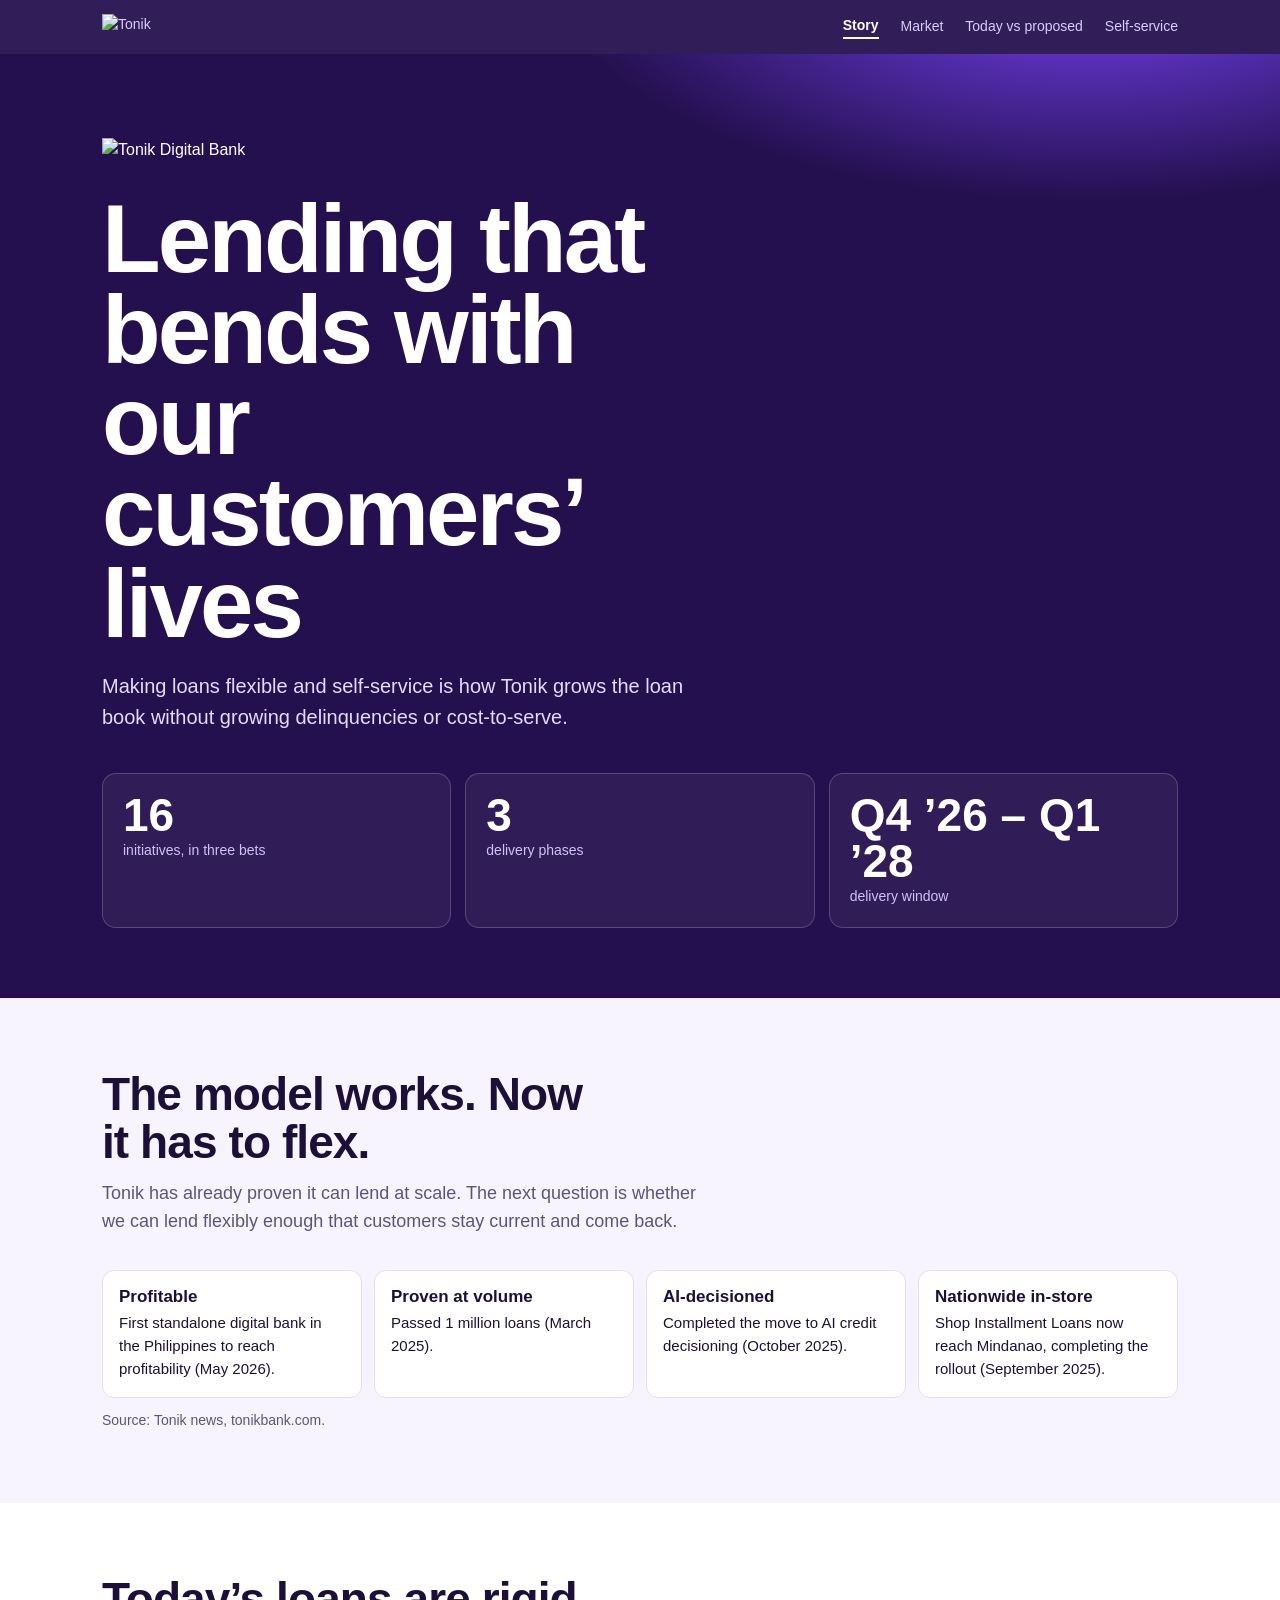
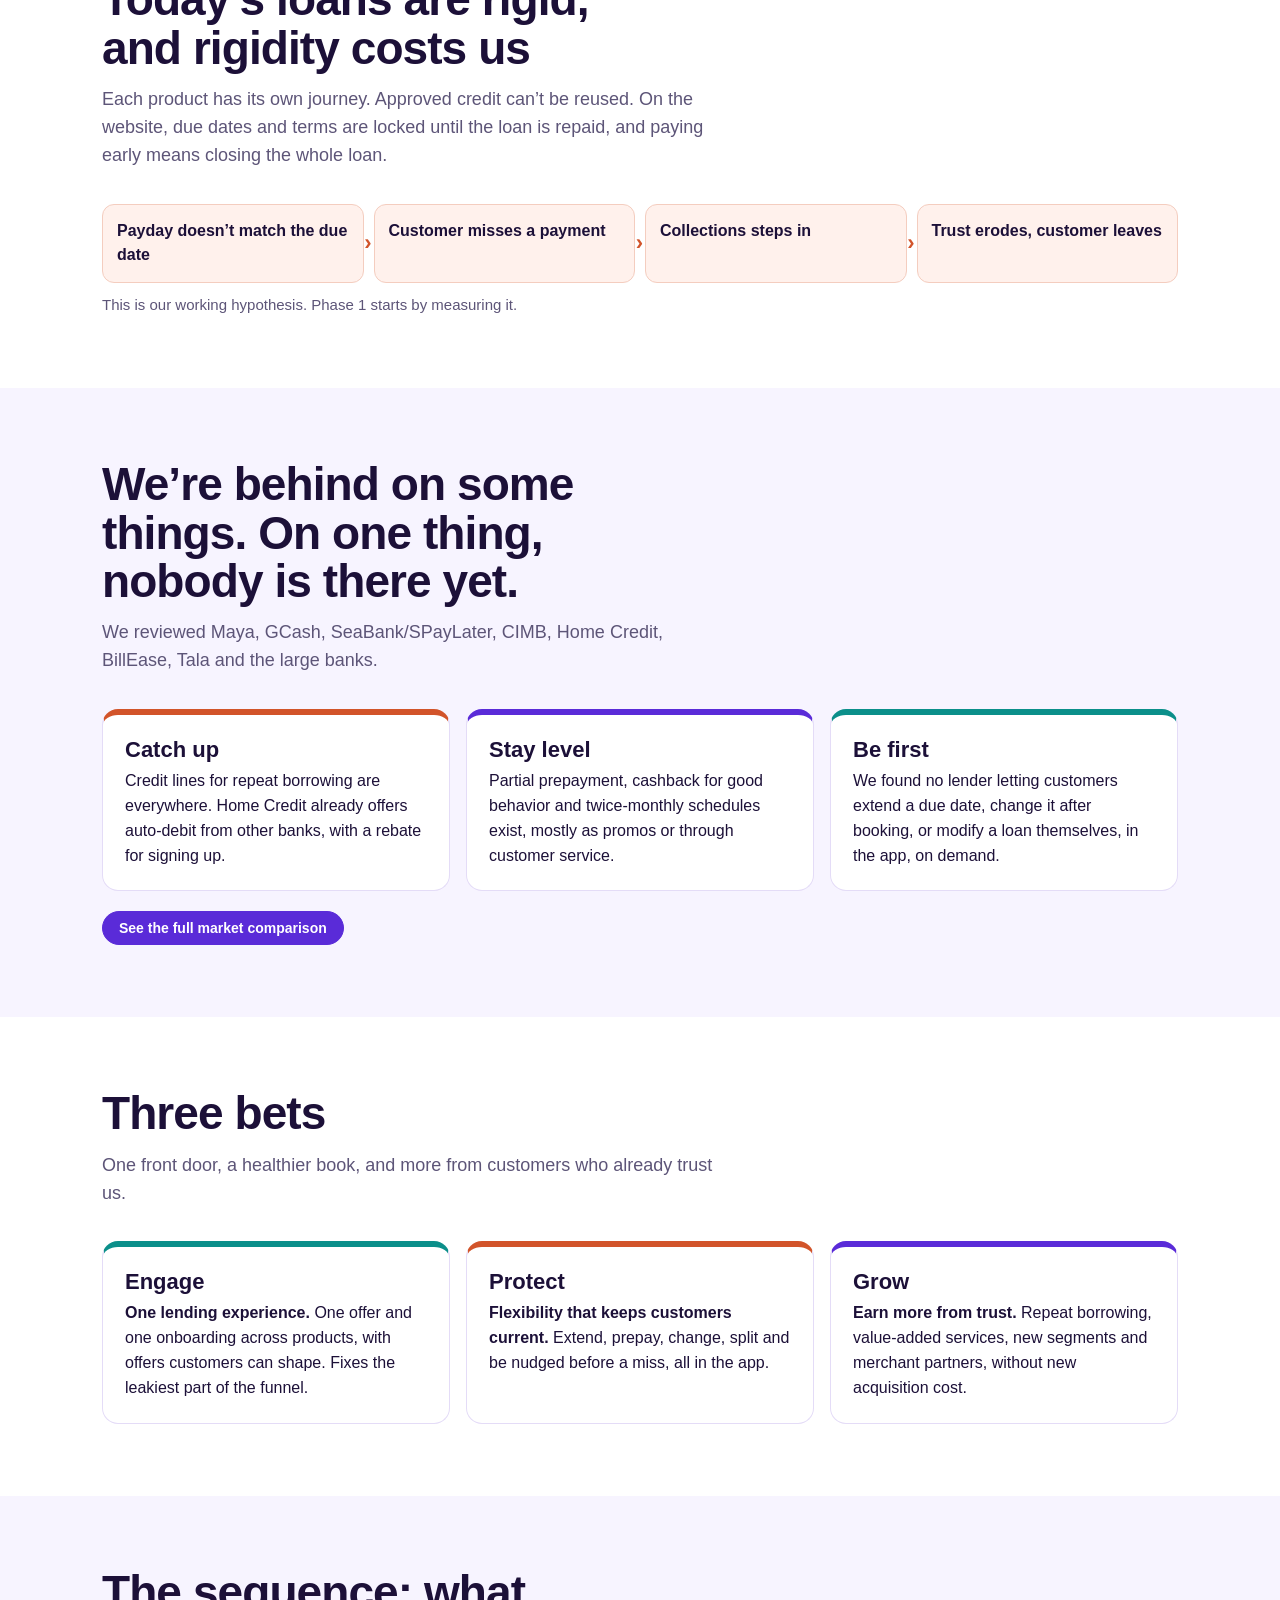
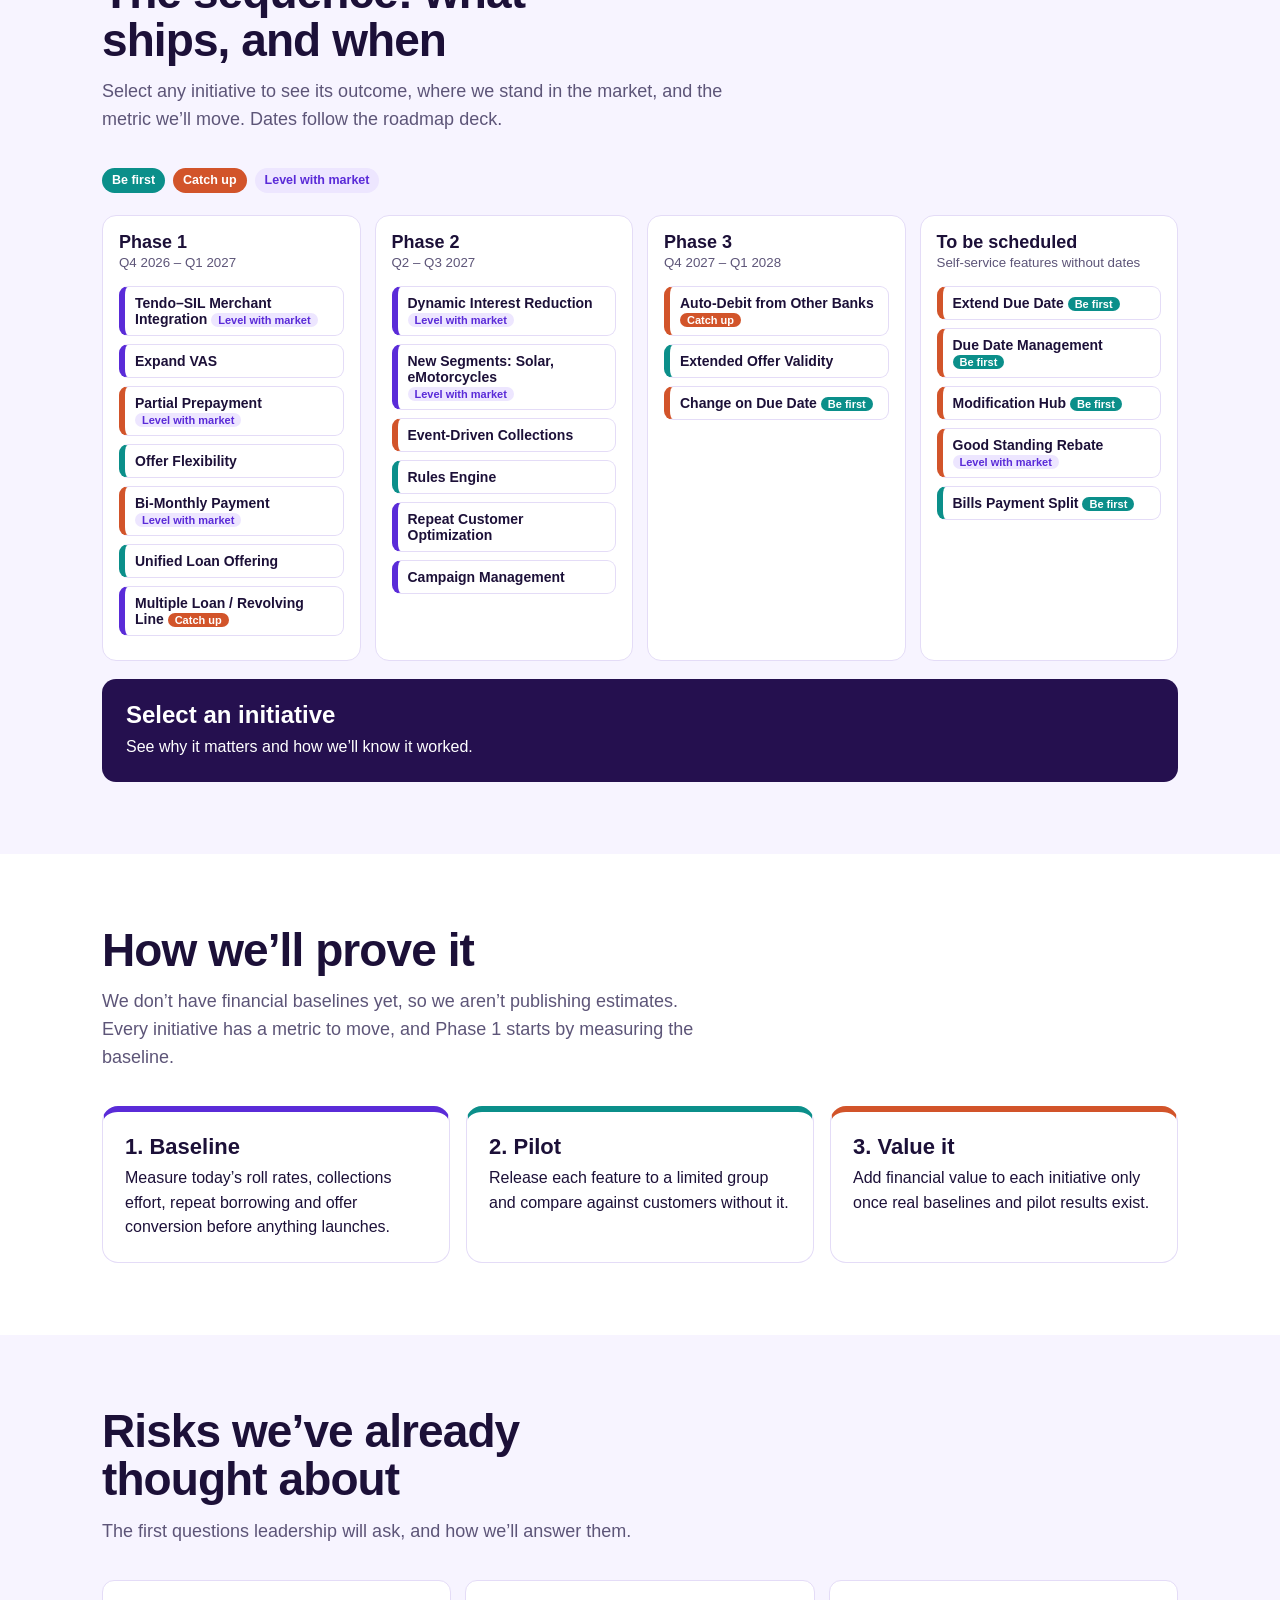
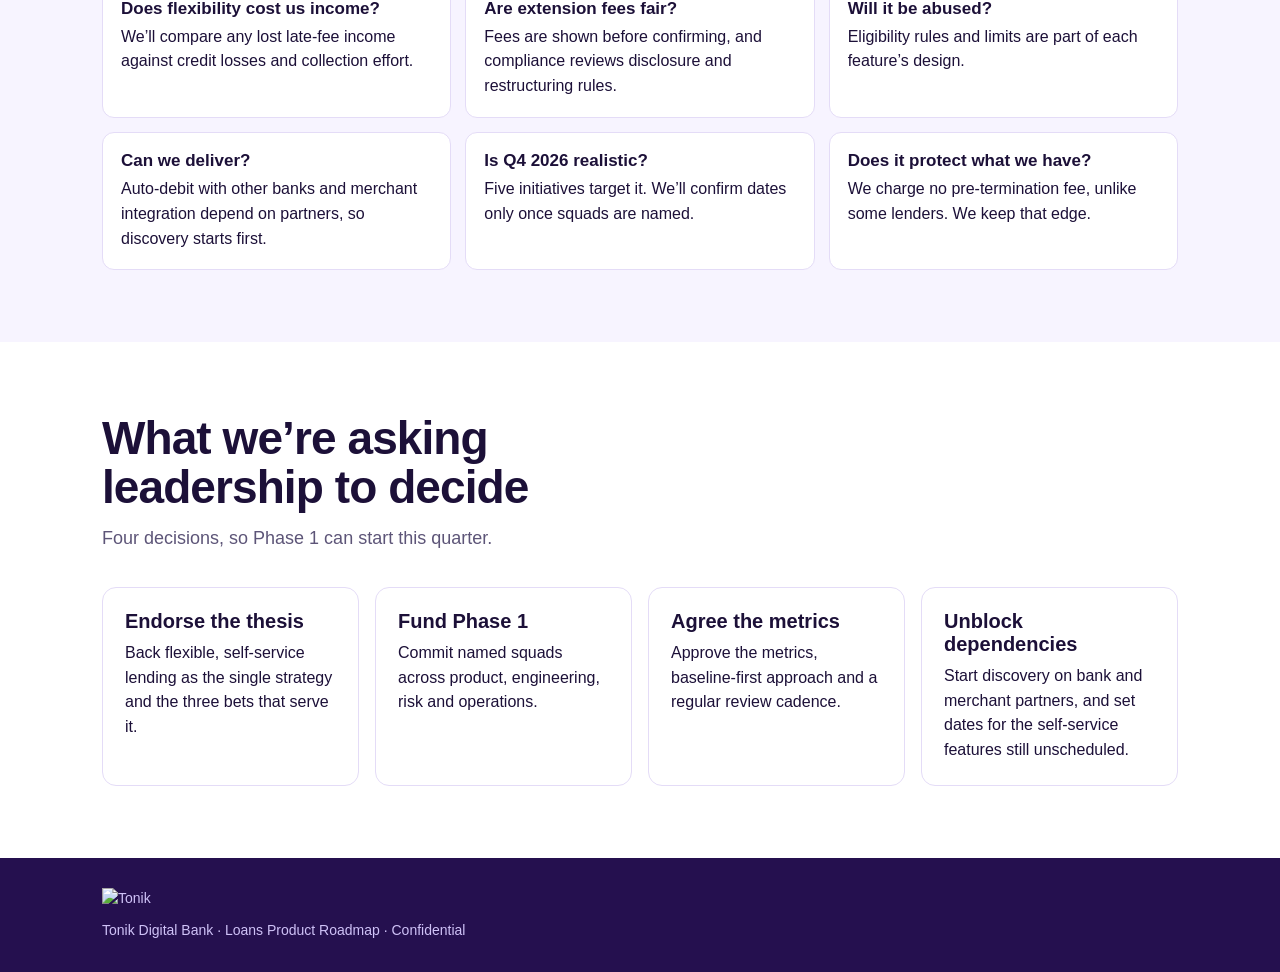
==== index.html @ 07ab2481 "Add loans roadmap site" ====
<!DOCTYPE html>
<html lang="en">
<head>
<meta charset="utf-8">
<meta name="viewport" content="width=device-width, initial-scale=1">
<title>Loans Roadmap 2026–2028 · Tonik Digital Bank</title>
<link rel="stylesheet" href="style.css">
</head>
<body>
<nav><div class="wrap"><a class="lg" href="index.html"><img src="assets/logo-white.png" alt="Tonik"></a><a href="index.html" class="on">Story</a><a href="market.html">Market</a><a href="compare.html">Today vs proposed</a><a href="selfservice.html">Self-service</a></div></nav>

<header class="hero"><div class="wrap">
<img class="logo" src="assets/logo-white.png" alt="Tonik Digital Bank">
<h1>Lending that bends with our customers’ lives</h1>
<p class="lead">Making loans flexible and self-service is how Tonik grows the loan book without growing delinquencies or cost-to-serve.</p>
<div class="stats">
<div class="stat"><strong>16</strong><span>initiatives, in three bets</span></div>
<div class="stat"><strong>3</strong><span>delivery phases</span></div>
<div class="stat"><strong>Q4 ’26 – Q1 ’28</strong><span>delivery window</span></div>
</div></div></header>

<section><div class="wrap">
<h2>The model works. Now it has to flex.</h2>
<p class="sub">Tonik has already proven it can lend at scale. The next question is whether we can lend flexibly enough that customers stay current and come back.</p>
<div class="found">
<div><b>Profitable</b>First standalone digital bank in the Philippines to reach profitability (May 2026).</div>
<div><b>Proven at volume</b>Passed 1 million loans (March 2025).</div>
<div><b>AI-decisioned</b>Completed the move to AI credit decisioning (October 2025).</div>
<div><b>Nationwide in-store</b>Shop Installment Loans now reach Mindanao, completing the rollout (September 2025).</div>
</div>
<p class="sub" style="font-size:14px;margin:12px 0 0">Source: Tonik news, tonikbank.com.</p>
</div></section>

<section class="alt"><div class="wrap">
<h2>Today’s loans are rigid, and rigidity costs us</h2>
<p class="sub">Each product has its own journey. Approved credit can’t be reused. On the website, due dates and terms are locked until the loan is repaid, and paying early means closing the whole loan.</p>
<div class="chain" aria-label="Working hypothesis">
<div>Payday doesn’t match the due date</div><div>Customer misses a payment</div><div>Collections steps in</div><div>Trust erodes, customer leaves</div></div>
<p class="sub" style="font-size:15px;margin:10px 0 0">This is our working hypothesis. Phase 1 starts by measuring it.</p>
</div></section>

<section><div class="wrap">
<h2>We’re behind on some things. On one thing, nobody is there yet.</h2>
<p class="sub">We reviewed Maya, GCash, SeaBank/SPayLater, CIMB, Home Credit, BillEase, Tala and the large banks.</p>
<div class="tri">
<div style="--c:var(--protect)"><h3>Catch up</h3><p>Credit lines for repeat borrowing are everywhere. Home Credit already offers auto-debit from other banks, with a rebate for signing up.</p></div>
<div style="--c:var(--pur)"><h3>Stay level</h3><p>Partial prepayment, cashback for good behavior and twice-monthly schedules exist, mostly as promos or through customer service.</p></div>
<div style="--c:var(--engage)"><h3>Be first</h3><p>We found no lender letting customers extend a due date, change it after booking, or modify a loan themselves, in the app, on demand.</p></div>
</div>
<p style="margin-top:20px"><a class="chip" style="display:inline-block;text-decoration:none;background:var(--pur);color:#fff;border-color:var(--pur)" href="market.html">See the full market comparison</a></p>
</div></section>

<section class="alt"><div class="wrap">
<h2>Three bets</h2>
<p class="sub">One front door, a healthier book, and more from customers who already trust us.</p>
<div class="tri">
<div style="--c:var(--engage)"><h3>Engage</h3><p><b>One lending experience.</b> One offer and one onboarding across products, with offers customers can shape. Fixes the leakiest part of the funnel.</p></div>
<div style="--c:var(--protect)"><h3>Protect</h3><p><b>Flexibility that keeps customers current.</b> Extend, prepay, change, split and be nudged before a miss, all in the app.</p></div>
<div style="--c:var(--grow)"><h3>Grow</h3><p><b>Earn more from trust.</b> Repeat borrowing, value-added services, new segments and merchant partners, without new acquisition cost.</p></div>
</div></div></section>

<section><div class="wrap">
<h2>The sequence: what ships, and when</h2>
<p class="sub">Select any initiative to see its outcome, where we stand in the market, and the metric we’ll move. Dates follow the roadmap deck.</p>
<div class="chips" id="leg" aria-label="Legend"><span class="s-lead">Be first</span><span class="s-catch">Catch up</span><span class="s-level">Level with market</span></div>
<div class="ph3" id="phases"></div>
<div class="det" id="det" aria-live="polite"><h3>Select an initiative</h3>See why it matters and how we’ll know it worked.</div>
</div></section>

<section class="alt"><div class="wrap">
<h2>How we’ll prove it</h2>
<p class="sub">We don’t have financial baselines yet, so we aren’t publishing estimates. Every initiative has a metric to move, and Phase 1 starts by measuring the baseline.</p>
<div class="tri">
<div style="--c:var(--pur)"><h3>1. Baseline</h3><p>Measure today’s roll rates, collections effort, repeat borrowing and offer conversion before anything launches.</p></div>
<div style="--c:var(--engage)"><h3>2. Pilot</h3><p>Release each feature to a limited group and compare against customers without it.</p></div>
<div style="--c:var(--protect)"><h3>3. Value it</h3><p>Add financial value to each initiative only once real baselines and pilot results exist.</p></div>
</div></div></section>

<section><div class="wrap">
<h2>Risks we’ve already thought about</h2>
<p class="sub">The first questions leadership will ask, and how we’ll answer them.</p>
<div class="risk">
<div><b>Does flexibility cost us income?</b>We’ll compare any lost late-fee income against credit losses and collection effort.</div>
<div><b>Are extension fees fair?</b>Fees are shown before confirming, and compliance reviews disclosure and restructuring rules.</div>
<div><b>Will it be abused?</b>Eligibility rules and limits are part of each feature’s design.</div>
<div><b>Can we deliver?</b>Auto-debit with other banks and merchant integration depend on partners, so discovery starts first.</div>
<div><b>Is Q4 2026 realistic?</b>Five initiatives target it. We’ll confirm dates only once squads are named.</div>
<div><b>Does it protect what we have?</b>We charge no pre-termination fee, unlike some lenders. We keep that edge.</div>
</div></div></section>

<section class="alt"><div class="wrap">
<h2>What we’re asking leadership to decide</h2>
<p class="sub">Four decisions, so Phase 1 can start this quarter.</p>
<div class="ask">
<div><h3>Endorse the thesis</h3><p>Back flexible, self-service lending as the single strategy and the three bets that serve it.</p></div>
<div><h3>Fund Phase 1</h3><p>Commit named squads across product, engineering, risk and operations.</p></div>
<div><h3>Agree the metrics</h3><p>Approve the metrics, baseline-first approach and a regular review cadence.</p></div>
<div><h3>Unblock dependencies</h3><p>Start discovery on bank and merchant partners, and set dates for the self-service features still unscheduled.</p></div>
</div></div></section>

<footer><div class="wrap"><img src="assets/logo-white.png" alt="Tonik">Tonik Digital Bank · Loans Product Roadmap · Confidential</div></footer>

<script>
const C={Grow:"var(--grow)",Engage:"var(--engage)",Protect:"var(--protect)"},$=s=>document.querySelector(s);
const T={lead:["Be first","s-lead"],catch:["Catch up","s-catch"],level:["Level with market","s-level"]};
// name, pillar, phase, tag, outcome, market note, metric
const D=[
["Tendo–SIL Merchant Integration","Grow",1,"level","Opens low-cost point-of-sale acquisition.","BNPL rivals already sit at point of sale, so the edge is Tonik’s own partner network.","Loans originated at point of sale"],
["Expand VAS","Grow",1,"","Adds revenue per loan at low cost, through insurance and protection add-ons and price-drop protection.","No Philippine lender offering price-drop protection found. Needs merchant price validation.","Add-on take-up per loan"],
["Partial Prepayment","Protect",1,"level","Improves repayment certainty and goodwill. Customers pay any amount toward principal in-app.","Offered by several lenders, often through customer service first. We win on instant, in-app.","Share of customers prepaying; time to payoff"],
["Offer Flexibility","Engage",1,"","Lets customers switch product or adjust terms after the offer.","Not researched.","Offer acceptance rate"],
["Bi-Monthly Payment","Protect",1,"level","Matches repayment to semi-monthly payroll, cutting timing-driven delinquency.","GCash GGives offers twice-monthly payments to select users.","Missed payments caused by payday mismatch"],
["Unified Loan Offering","Engage",1,"","Replaces fragmented onboarding with one journey. Fixes the largest funnel drop-off.","Not researched.","Application completion rate"],
["Multiple Loan / Revolving Line","Grow",1,"catch","Grows wallet share of existing customers with no new acquisition cost.","Credit lines are common: GCredit, Maya Easy Credit, SeaBank Credit, SPayLater.","Loans per customer"],
["Dynamic Interest Reduction","Grow",2,"level","Rewards good repayment with better rates and defends best customers from poaching.","Rivals reward good behavior, mostly through time-limited promos.","Retention of good-standing customers"],
["New Segments: Solar, eMotorcycles","Grow",2,"level","Opens larger-ticket, collateral-backed categories and de-risks an unsecured book.","Solar is validated by incumbents (BPI’s solar financing grew 89% in 2025), mostly through mortgages. Motorcycle financing is crowded.","Approvals and portfolio quality in new segments"],
["Event-Driven Collections","Protect",2,"","Intervenes before a payment is missed.","Not researched.","Roll rate into delinquency"],
["Rules Engine","Engage",2,"","Speeds up product and policy launches.","Internal capability.","Time to launch a policy change"],
["Repeat Customer Optimization","Grow",2,"","Removes friction for proven customers to re-borrow.","Not researched.","Repeat borrowing rate"],
["Campaign Management","Grow",2,"","Sends the right offer to the right customer.","Internal capability.","Conversion per campaign"],
["Auto-Debit from Other Banks","Protect",3,"catch","Closes a major collections gap beyond Tonik accounts.","Home Credit offers eADA with partner banks and a one-time ₱500 rebate.","Share of repayments collected by auto-debit; on-time rate"],
["Extended Offer Validity","Engage",3,"","Recovers conversion lost to short offer expiry.","Not researched.","Offer-to-booking conversion"],
["Change on Due Date","Protect",3,"lead","Aligns repayment to real cash flow.","Tala lets customers pick a date at the start. We found no lender allowing a change after booking.","Missed payments tied to payday mismatch"],
["Extend Due Date","Protect",0,"lead","Self-service extension of up to 15 days, in-app, for a flat fee. Pauses reminders and call queues.","No lender found offering this on demand. Relief is usually blanket calamity grace or via support.","Share of at-risk accounts that extend, then pay"],
["Due Date Management","Protect",0,"lead","New due-date logic that aligns repayment to cash flow.","See Change on Due Date.","Missed payments by due-date alignment"],
["Modification Hub","Protect",0,"lead","Issues a modified loan the customer accepts within 48 hours.","Banks handle this by hotline, branch or form, case by case.","Time to resolve a modification request"],
["Good Standing Rebate","Protect",0,"level","Real-time cashback for on-time repayment.","GCash and Maya reward good behavior, mostly through promos.","On-time payment rate"],
["Bills Payment Split","Engage",0,"lead","Existing loan clients split bills up to ₱2,000 into two payments, for a fixed ₱100 fee and 0% interest.","No equivalent found.","Bill volume among loan clients; repayment after a split"]];
const P=[[1,"Phase 1","Q4 2026 – Q1 2027"],[2,"Phase 2","Q2 – Q3 2027"],[3,"Phase 3","Q4 2027 – Q1 2028"],[0,"To be scheduled","Self-service features without dates"]];
$("#phases").innerHTML=P.map(([p,n,s])=>`<div class="col"><h4>${n}</h4><small>${s}</small>${D.map((d,i)=>d[2]===p?`<button class="ib" style="--c:${C[d[1]]}" data-i="${i}">${d[0]}${d[3]?` <span class="${T[d[3]][1]}" style="font-size:11px;padding:1px 7px">${T[d[3]][0]}</span>`:""}</button>`:"").join("")}</div>`).join("");
$("#phases").onclick=e=>{const b=e.target.closest(".ib");if(!b)return;document.querySelectorAll(".ib.on").forEach(x=>x.classList.remove("on"));b.classList.add("on");const d=D[+b.dataset.i];
$("#det").innerHTML=`<h3>${d[0]}</h3><span class="tag" style="--c:#fff;background:#ffffff26;color:#fff">${d[1]}</span><dl><dt>Why it matters</dt><dd>${d[4]}</dd><dt>In the market</dt><dd>${d[5]}</dd><dt>Metric we’ll move</dt><dd>${d[6]}</dd></dl>`};
</script>
</body>
</html>
---- style.css ----
:root{--ink:#1c1038;--mut:#5d5578;--bg:#f7f4ff;--card:#fff;--line:#e4dcf7;--pur:#5a2bd8;--deep:#25104f;
--grow:#5a2bd8;--engage:#0b8f8a;--protect:#d2542a;--hi:#c0392b;--med:#b7791f;--low:#7a7a8c;
--d:Helvetica,"Helvetica Neue",Arial,sans-serif;--b:Helvetica,"Helvetica Neue",Arial,sans-serif}
*{box-sizing:border-box;margin:0}
html{scroll-behavior:smooth}
body{font:16px/1.55 var(--b);color:var(--ink);background:var(--bg)}
a{color:inherit}
:focus-visible{outline:3px solid #ffb703;outline-offset:2px}
.wrap{max-width:1120px;margin:0 auto;padding:0 22px}
nav{position:sticky;top:0;z-index:9;background:rgba(37,16,79,.94);backdrop-filter:blur(8px)}
nav .wrap{display:flex;gap:22px;align-items:center;height:54px;overflow-x:auto;white-space:nowrap}
nav .lg{margin-right:auto;display:flex}nav .lg img{height:26px}nav a.on{color:#fff;font-weight:700;border-bottom:2px solid #fff}
nav a{color:#d9ccff;text-decoration:none;font-size:14px}nav a:hover{color:#fff}
.hero{background:radial-gradient(900px 400px at 85% -10%,#7b46ff 0,transparent 60%),var(--deep);color:#fff;padding:84px 0 70px}
.hero h1{font:800 clamp(44px,8vw,96px)/.95 var(--d);letter-spacing:-.03em;max-width:12ch}
.hero p.lead{font-size:20px;max-width:56ch;margin:22px 0 40px;color:#e4dbff}
.stats{display:grid;grid-template-columns:repeat(auto-fit,minmax(190px,1fr));gap:14px}
.stat{border:1px solid #ffffff30;border-radius:14px;padding:18px 20px;background:#ffffff0d}
.stat strong{display:block;font:800 46px/1 var(--d)}
.stat span{font-size:14px;color:#cfc2f7}
section{padding:72px 0}
h2{font:800 clamp(30px,4.5vw,46px)/1.05 var(--d);letter-spacing:-.02em;max-width:20ch}
.sub{color:var(--mut);max-width:62ch;margin:14px 0 34px;font-size:18px}
.alt{background:#fff}
.split{display:grid;grid-template-columns:1fr 1fr;gap:20px}
.now,.next{border-radius:18px;padding:28px}
.now{background:#fff1ec;border:1px solid #f4cdbf}.next{background:var(--deep);color:#fff}
.now h3,.next h3{font:700 22px var(--d);margin-bottom:12px}
li{margin:0 0 9px 18px}
.chips{display:flex;flex-wrap:wrap;gap:8px;margin-bottom:22px}
.chip{border:1.5px solid var(--line);background:#fff;border-radius:99px;padding:8px 16px;font:600 14px var(--b);cursor:pointer;color:var(--ink)}
.chip[aria-pressed=true]{background:var(--ink);color:#fff;border-color:var(--ink)}
.pillars{display:grid;grid-template-columns:repeat(3,1fr);gap:16px;margin-bottom:30px}
.pill{border-radius:16px;padding:22px;color:#fff}
.pill h3{font:800 34px var(--d)}.pill p{font-size:14px;opacity:.92}
.pill small{display:block;margin-top:10px;font-weight:600}
.grid{display:grid;grid-template-columns:repeat(auto-fill,minmax(310px,1fr));gap:14px}
.card{background:var(--card);border:1px solid var(--line);border-left:6px solid var(--c);border-radius:12px;padding:16px 18px;text-align:left;font:inherit;cursor:pointer;color:inherit;width:100%}
.card:hover{box-shadow:0 8px 24px #5a2bd822}
.card h4{font:700 18px/1.2 var(--d);margin-bottom:6px}
.meta{display:flex;gap:8px;flex-wrap:wrap;font-size:12.5px;font-weight:600;margin-bottom:8px}
.tag{padding:2px 9px;border-radius:99px;background:color-mix(in srgb,var(--c) 14%,#fff);color:var(--c)}
.pr-High{color:var(--hi);background:#fde8e5}.pr-Medium{color:var(--med);background:#fdf1d9}.pr-Low{color:var(--low);background:#eee}
.card p{font-size:15px;color:var(--mut)}
.more{display:none;margin-top:10px;padding-top:10px;border-top:1px dashed var(--line);font-size:14.5px;color:var(--ink)}
.card[aria-expanded=true] .more{display:block}
.tl{overflow-x:auto;background:#fff;border:1px solid var(--line);border-radius:16px;padding:18px}
.tlg{display:grid;grid-template-columns:230px repeat(6,minmax(90px,1fr));min-width:820px;align-items:center}
.th{font:700 14px var(--d);text-align:center;padding:8px 0;border-bottom:2px solid var(--ink)}
.tn{font-size:14px;font-weight:500;padding:7px 10px 7px 0;border-bottom:1px solid #f0ebfb;background:none;border-left:0;border-top:0;border-right:0;text-align:left;cursor:pointer;color:var(--ink);font-family:var(--b)}
.tc{border-bottom:1px solid #f0ebfb;height:100%;min-height:38px;display:flex;align-items:center;justify-content:center}
.dot{width:20px;height:20px;border-radius:50%;background:var(--c);box-shadow:0 0 0 4px color-mix(in srgb,var(--c) 22%,#fff)}
.dot.hi{width:26px;height:26px}
.row-on .tn{color:var(--pur);font-weight:700}
#panel{margin-top:16px;background:var(--deep);color:#fff;border-radius:14px;padding:20px 24px;min-height:84px}
#panel b{font:700 20px var(--d)}
.bridge{display:flex;align-items:flex-end;gap:14px;height:240px;margin:10px 0 14px}
.bar{flex:1;border-radius:10px 10px 0 0;display:flex;align-items:flex-start;justify-content:center;padding-top:10px;color:#fff;font:700 18px var(--d)}
.lab{display:flex;gap:14px;font-size:14px;font-weight:600;text-align:center}.lab span{flex:1}
.ask{display:grid;grid-template-columns:repeat(auto-fit,minmax(240px,1fr));gap:16px}
.ask div{background:#fff;border:1px solid var(--line);border-radius:14px;padding:22px}
.ask h3{font:700 20px var(--d);margin-bottom:8px}
footer{background:var(--deep);color:#cfc2f7;padding:30px 0;font-size:14px}
@media(max-width:760px){.split,.pillars{grid-template-columns:1fr}section{padding:52px 0}}
@media(prefers-reduced-motion:no-preference){.bar{animation:g 1s ease-out both;transform-origin:bottom}@keyframes g{from{transform:scaleY(.05)}}}

.hero.sm{padding:56px 0 48px}.hero.sm h1{font-size:clamp(36px,6vw,64px);max-width:18ch}
.hero .logo{height:40px;margin-bottom:30px}
footer img{height:22px;margin-bottom:10px;display:block}
.two{display:grid;grid-template-columns:1fr 1fr;gap:16px}
.offer{background:#fff;border:1px solid var(--line);border-top:6px solid var(--pur);border-radius:14px;padding:22px}
.offer h3{font:700 22px var(--d);margin-bottom:4px}.offer small{color:var(--mut)}
.offer li{font-size:15px}
.cta{display:grid;grid-template-columns:1fr 1fr;gap:16px;margin-top:-34px;position:relative}
.cta a{background:#fff;color:var(--ink);border-radius:16px;padding:24px;text-decoration:none;border:1px solid var(--line);box-shadow:0 10px 30px #25104f26}
.cta a:hover{border-color:var(--pur)}.cta b{display:block;font:800 24px var(--d);margin-bottom:6px;color:var(--pur)}
.tw{overflow-x:auto;background:#fff;border:1px solid var(--line);border-radius:14px}
table{border-collapse:collapse;width:100%;min-width:860px;font-size:14.5px}
th{background:var(--deep);color:#fff;text-align:left;padding:12px 14px;font:700 14px var(--d)}
td{padding:12px 14px;border-bottom:1px solid #f0ebfb;vertical-align:top}
td:first-child{font-weight:700;width:15%}td.now2{background:#fff7f4;width:29%}td.prop{background:#f3fbfa;width:30%}
.badge{display:inline-block;font-size:12px;font-weight:700;border-radius:99px;padding:2px 9px;margin-bottom:6px}
.b-new{background:#0b8f8a;color:#fff}.b-imp{background:#ede6ff;color:var(--pur)}
.ini{font-size:12.5px;color:var(--mut);margin-top:4px}
.sum{display:flex;gap:12px;flex-wrap:wrap;margin:0 0 20px}.sum span{background:#fff;border:1px solid var(--line);border-radius:12px;padding:10px 16px;font-weight:600}
.sum b{font:800 26px var(--d);color:var(--pur);margin-right:6px}
.sim{display:grid;grid-template-columns:320px 1fr;gap:28px;align-items:start}
.phone{width:300px;background:#eef1f8;border:8px solid #1c1038;border-radius:38px;padding:18px 14px;min-height:520px;display:flex;flex-direction:column;margin:0 auto}
.phone .hi{font-weight:700;margin-bottom:12px;display:flex;justify-content:space-between}
.phone h5{font:700 20px/1.2 var(--d);margin:6px 0 12px}
.pc{background:#fff;border-radius:12px;padding:12px 14px;margin-bottom:10px;font-size:14px}
.pc .r{display:flex;justify-content:space-between;padding:3px 0}.pc .r b{font-weight:700}
.pbtn{margin-top:auto;background:var(--pur);color:#fff;border:0;border-radius:12px;padding:13px;font:700 15px var(--b);cursor:pointer}
.pbtn.ghost{background:#fff;color:var(--pur);border:1.5px solid var(--pur);margin-top:8px}
.ph-in{width:100%;font:700 22px var(--b);padding:10px;border:2px solid var(--pur);border-radius:10px}
.opt{display:block;border:2px solid var(--line);background:#fff;border-radius:10px;padding:10px;margin-bottom:8px;width:100%;text-align:left;font:600 14px var(--b);cursor:pointer}
.opt[aria-pressed=true]{border-color:var(--pur);background:#f1ecff}
.dots{display:flex;gap:6px;justify-content:center;margin-top:10px}.dots i{width:8px;height:8px;border-radius:50%;background:#c9bfe8}.dots i.on{background:var(--pur)}
.rules{background:#fff;border:1px solid var(--line);border-radius:16px;padding:24px}
.rules h3{font:800 28px var(--d);margin-bottom:6px}.rules dl{display:grid;grid-template-columns:150px 1fr;gap:10px 14px;margin-top:16px}
.rules dt{font-weight:700;color:var(--pur)}.rules dd{margin:0}
.ok{background:#e6f6f5;border-radius:10px;padding:10px 12px;font-size:13.5px;margin-top:8px}
.tabs{display:flex;gap:8px;flex-wrap:wrap;margin-bottom:24px}
.pr3{display:grid;grid-template-columns:repeat(auto-fit,minmax(220px,1fr));gap:14px;margin-top:30px}
.pr3 div{background:var(--deep);color:#fff;border-radius:14px;padding:18px}.pr3 b{display:block;font:700 18px var(--d);margin-bottom:4px}
@media(max-width:860px){.sim,.two,.cta{grid-template-columns:1fr}.cta{margin-top:20px}}
.s-lead,.s-catch,.s-level{display:inline-block;font-size:12.5px;font-weight:700;border-radius:99px;padding:3px 10px}
.s-lead{background:#0b8f8a;color:#fff}.s-catch{background:#d2542a;color:#fff}.s-level{background:#ede6ff;color:var(--pur)}
.chain{display:grid;grid-template-columns:repeat(4,1fr);gap:10px;margin:8px 0 8px}
.chain div{background:#fff1ec;border:1px solid #f4cdbf;border-radius:12px;padding:14px;font-weight:600;position:relative}
.chain div:not(:last-child):after{content:"›";position:absolute;right:-9px;top:50%;transform:translateY(-50%);font-size:22px;color:var(--protect);z-index:2}
.tri{display:grid;grid-template-columns:repeat(3,1fr);gap:16px}
.tri>div{border-radius:16px;padding:22px;background:#fff;border:1px solid var(--line);border-top:6px solid var(--c)}
.tri h3{font:800 22px var(--d);margin-bottom:6px}
.found{display:grid;grid-template-columns:repeat(auto-fit,minmax(230px,1fr));gap:12px}
.found div{background:#fff;border:1px solid var(--line);border-radius:12px;padding:16px;font-size:15px}.found b{display:block;font:700 17px var(--d);margin-bottom:4px}
.ph3{display:grid;grid-template-columns:repeat(4,1fr);gap:14px}
.col{background:#fff;border:1px solid var(--line);border-radius:14px;padding:16px}
.col h4{font:800 18px var(--d)}.col small{display:block;color:var(--mut);margin-bottom:12px}
.ib{display:block;width:100%;text-align:left;border:1.5px solid var(--line);border-left:6px solid var(--c);background:#fff;border-radius:9px;padding:8px 10px;margin-bottom:8px;font:600 14px var(--b);cursor:pointer;color:var(--ink)}
.ib:hover,.ib.on{background:#f1ecff;border-color:var(--c)}
.det{margin-top:18px;background:var(--deep);color:#fff;border-radius:14px;padding:22px 24px}
.det h3{font:800 24px var(--d);margin-bottom:6px}.det dl{display:grid;grid-template-columns:140px 1fr;gap:8px 14px;margin-top:12px}.det dt{font-weight:700;color:#cbbcff}.det dd{margin:0}
.risk{display:grid;grid-template-columns:repeat(auto-fit,minmax(260px,1fr));gap:14px}
.risk div{background:#fff;border:1px solid var(--line);border-radius:12px;padding:18px}.risk b{display:block;font:700 17px var(--d);margin-bottom:6px}
.legend{display:flex;gap:14px;flex-wrap:wrap;font-size:14px;margin-bottom:16px;align-items:center}
table.mx{min-width:1100px;font-size:13.5px}table.mx td{width:auto}table.mx td:first-child{width:14%}td.nf{color:#8a84a3}
.src{columns:2;font-size:14px;color:var(--mut)}.src li{margin-bottom:6px}.src a{color:var(--pur)}
@media(max-width:860px){.chain,.tri,.ph3{grid-template-columns:1fr}.chain div:after{display:none}.src{columns:1}.det dl{grid-template-columns:1fr}}
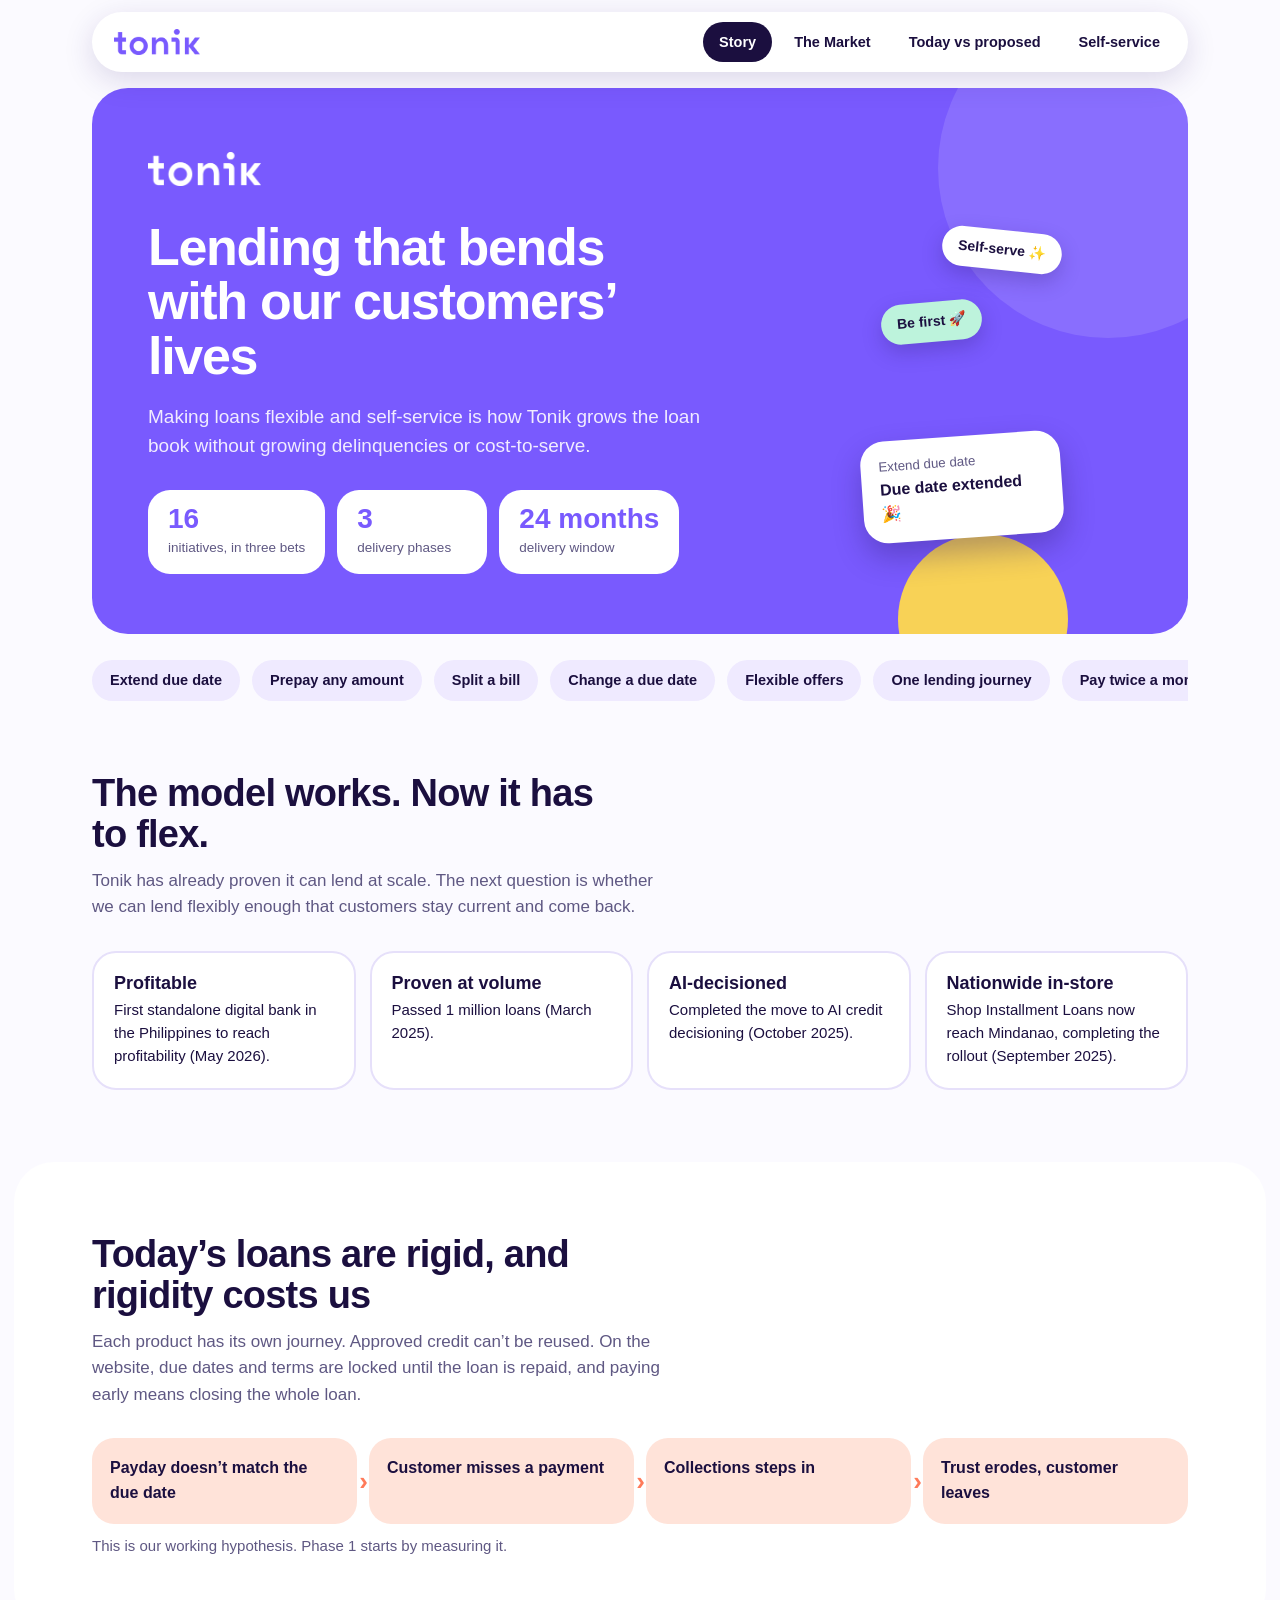
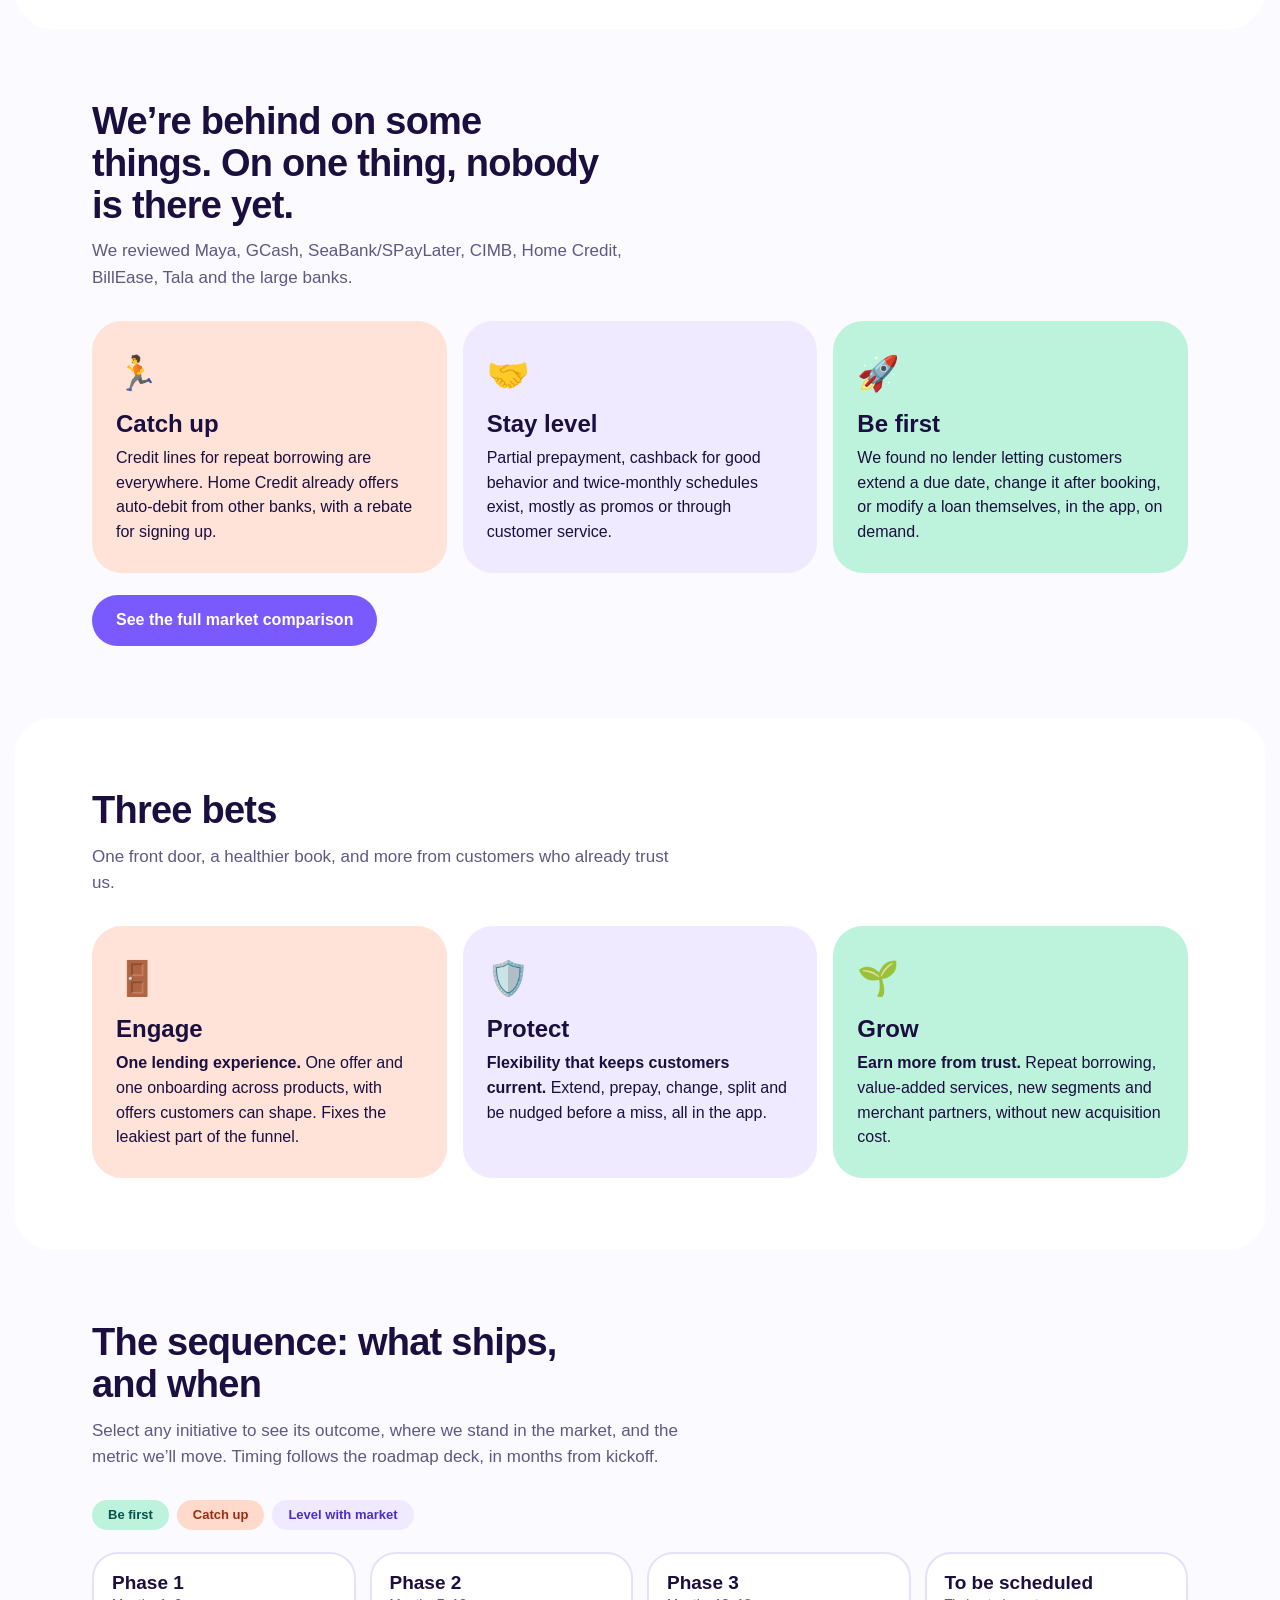
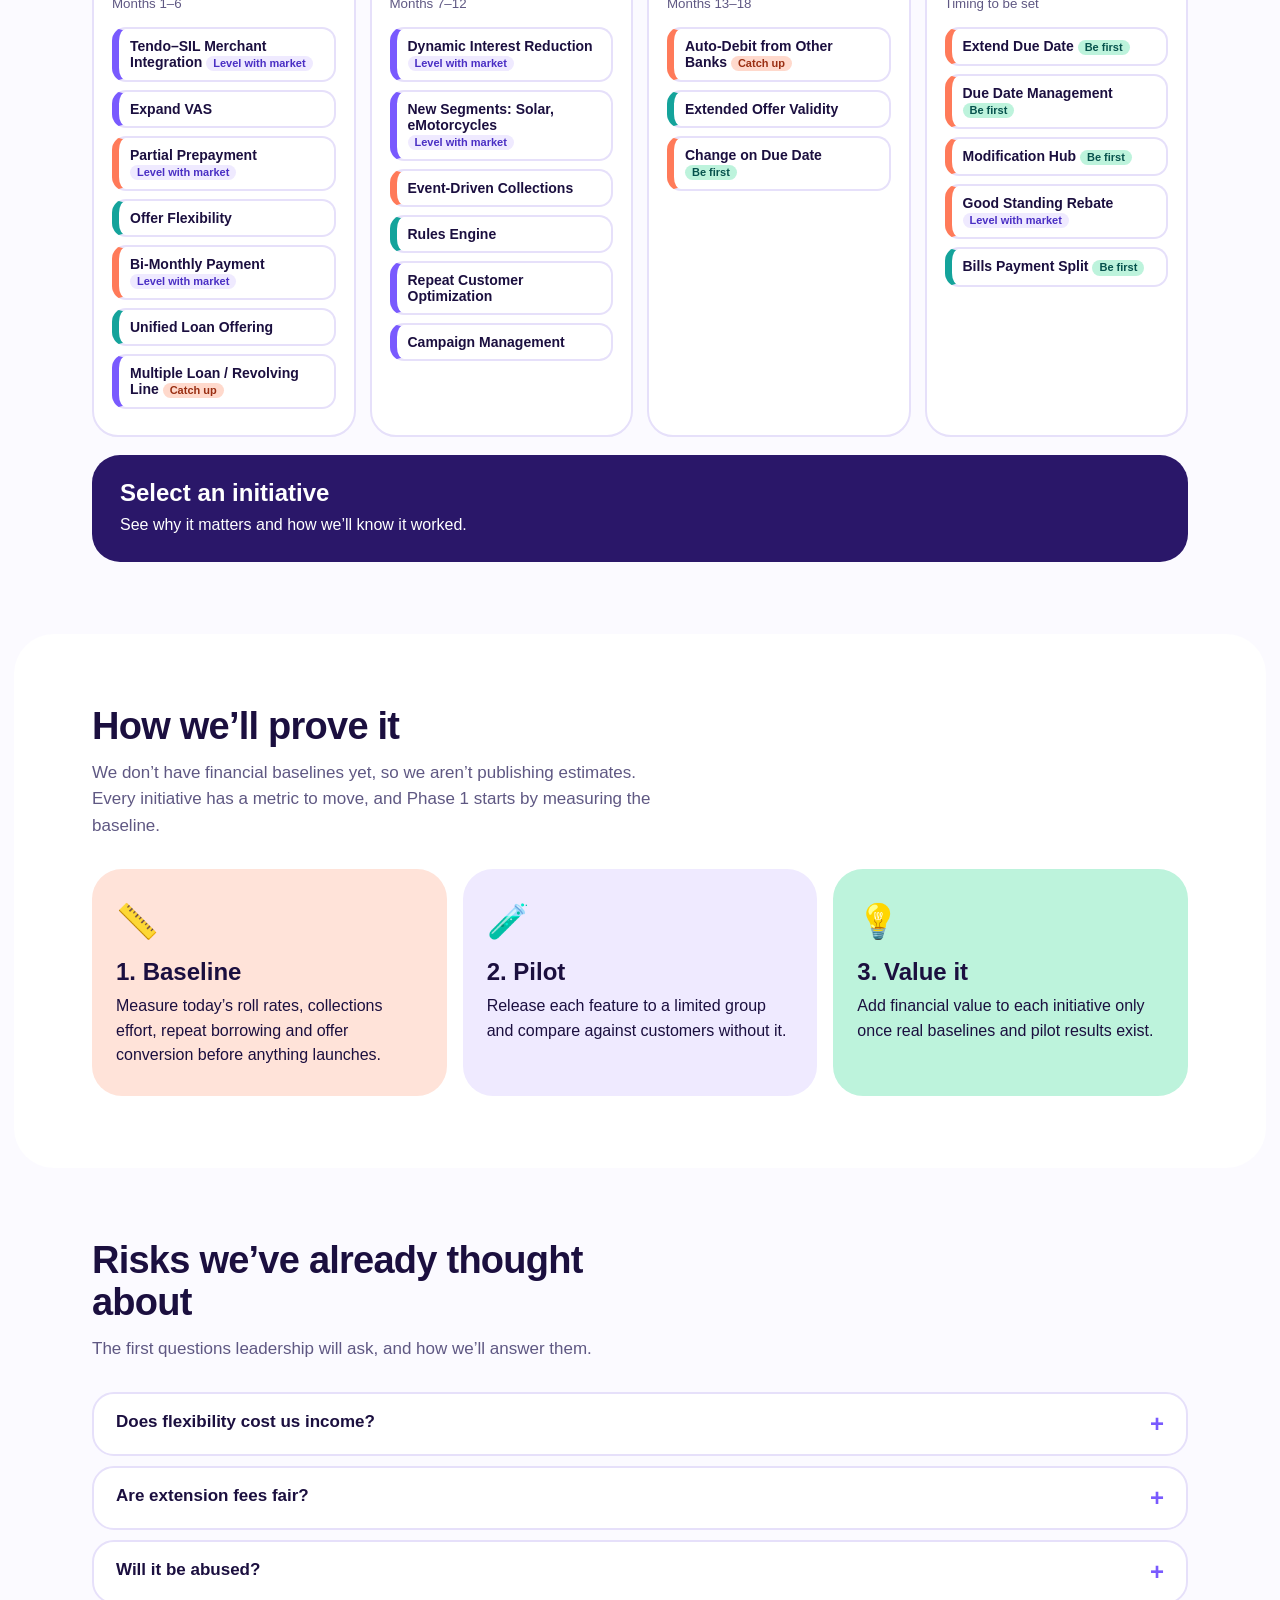
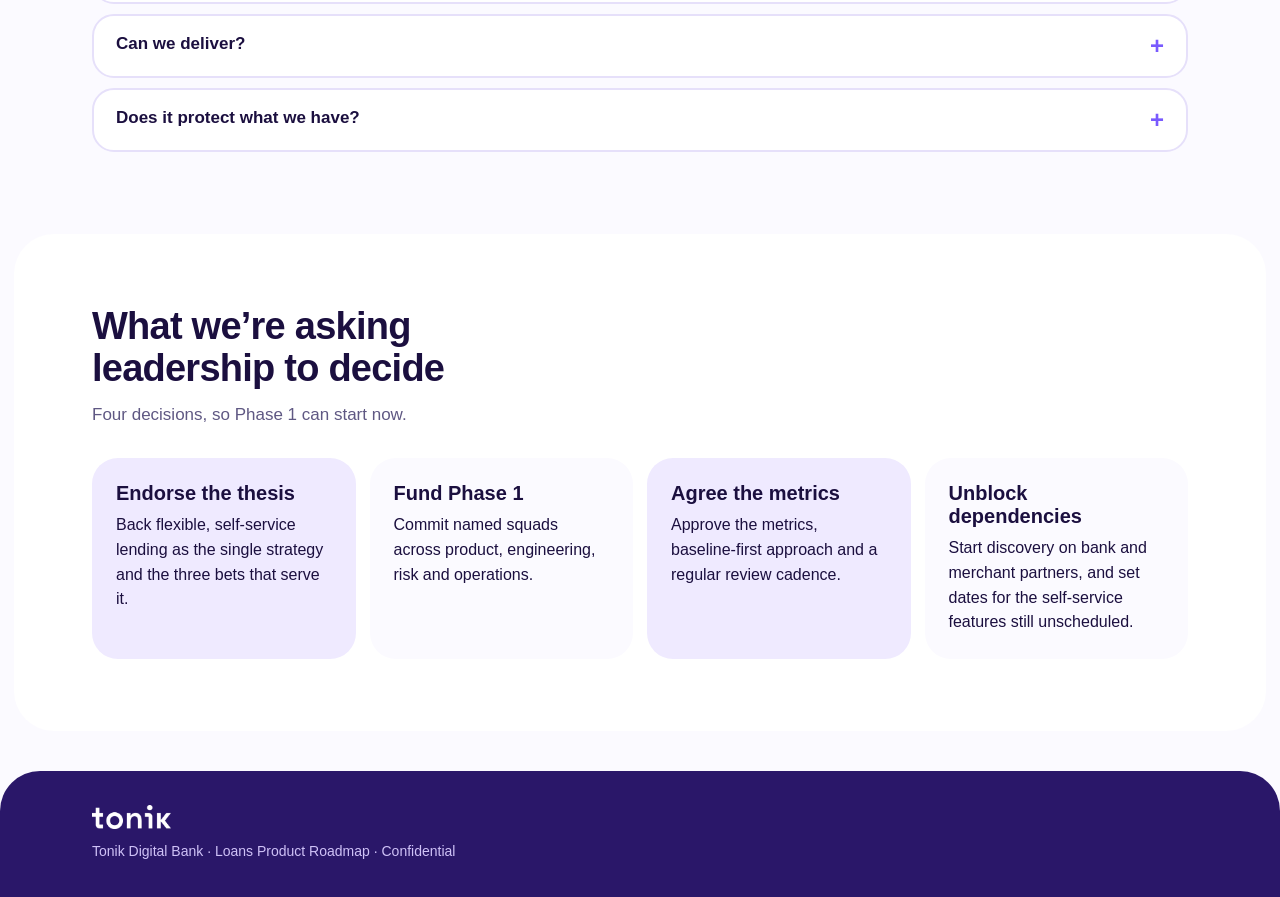
==== commit 3bb888b5: "Updated UI and some text" ====
--- a/index.html
+++ b/index.html
@@ -3,21 +3,23 @@
 <head>
 <meta charset="utf-8">
 <meta name="viewport" content="width=device-width, initial-scale=1">
-<title>Loans Roadmap 2026–2028 · Tonik Digital Bank</title>
+<title>Loans Roadmap · 24 months · Tonik Digital Bank</title>
 <link rel="stylesheet" href="style.css">
 </head>
 <body>
-<nav><div class="wrap"><a class="lg" href="index.html"><img src="assets/logo-white.png" alt="Tonik"></a><a href="index.html" class="on">Story</a><a href="market.html">Market</a><a href="compare.html">Today vs proposed</a><a href="selfservice.html">Self-service</a></div></nav>
+<nav><div class="wrap"><a class="lg" href="index.html"><img src="[data-uri]" alt="Tonik"></a><a href="index.html" class="on">Story</a><a href="market.html">The Market</a><a href="compare.html">Today vs proposed</a><a href="selfservice.html">Self-service</a></div></nav>
 
 <header class="hero"><div class="wrap">
-<img class="logo" src="assets/logo-white.png" alt="Tonik Digital Bank">
+<img class="logo" src="[data-uri]" alt="Tonik Digital Bank">
 <h1>Lending that bends with our customers’ lives</h1>
 <p class="lead">Making loans flexible and self-service is how Tonik grows the loan book without growing delinquencies or cost-to-serve.</p>
+<span class="stk a">Self-serve ✨</span><span class="stk b">Be first 🚀</span><div class="phn"><small>Extend due date</small>Due date extended 🎉</div>
 <div class="stats">
 <div class="stat"><strong>16</strong><span>initiatives, in three bets</span></div>
 <div class="stat"><strong>3</strong><span>delivery phases</span></div>
-<div class="stat"><strong>Q4 ’26 – Q1 ’28</strong><span>delivery window</span></div>
+<div class="stat"><strong>24 months</strong><span>delivery window</span></div>
 </div></div></header>
+<div class="wrap"><div class="mq" aria-hidden="true"><div><span>Extend due date</span><span>Prepay any amount</span><span>Split a bill</span><span>Change a due date</span><span>Flexible offers</span><span>One lending journey</span><span>Pay twice a month</span><span>Cashback for good standing</span><span>Extend due date</span><span>Prepay any amount</span><span>Split a bill</span><span>Change a due date</span><span>Flexible offers</span><span>One lending journey</span><span>Pay twice a month</span><span>Cashback for good standing</span></div></div></div>
 
 <section><div class="wrap">
 <h2>The model works. Now it has to flex.</h2>
@@ -28,7 +30,6 @@
 <div><b>AI-decisioned</b>Completed the move to AI credit decisioning (October 2025).</div>
 <div><b>Nationwide in-store</b>Shop Installment Loans now reach Mindanao, completing the rollout (September 2025).</div>
 </div>
-<p class="sub" style="font-size:14px;margin:12px 0 0">Source: Tonik news, tonikbank.com.</p>
 </div></section>
 
 <section class="alt"><div class="wrap">
@@ -43,25 +44,25 @@
 <h2>We’re behind on some things. On one thing, nobody is there yet.</h2>
 <p class="sub">We reviewed Maya, GCash, SeaBank/SPayLater, CIMB, Home Credit, BillEase, Tala and the large banks.</p>
 <div class="tri">
-<div style="--c:var(--protect)"><h3>Catch up</h3><p>Credit lines for repeat borrowing are everywhere. Home Credit already offers auto-debit from other banks, with a rebate for signing up.</p></div>
-<div style="--c:var(--pur)"><h3>Stay level</h3><p>Partial prepayment, cashback for good behavior and twice-monthly schedules exist, mostly as promos or through customer service.</p></div>
-<div style="--c:var(--engage)"><h3>Be first</h3><p>We found no lender letting customers extend a due date, change it after booking, or modify a loan themselves, in the app, on demand.</p></div>
+<div><span class="em">🏃</span><h3>Catch up</h3><p>Credit lines for repeat borrowing are everywhere. Home Credit already offers auto-debit from other banks, with a rebate for signing up.</p></div>
+<div><span class="em">🤝</span><h3>Stay level</h3><p>Partial prepayment, cashback for good behavior and twice-monthly schedules exist, mostly as promos or through customer service.</p></div>
+<div><span class="em">🚀</span><h3>Be first</h3><p>We found no lender letting customers extend a due date, change it after booking, or modify a loan themselves, in the app, on demand.</p></div>
 </div>
-<p style="margin-top:20px"><a class="chip" style="display:inline-block;text-decoration:none;background:var(--pur);color:#fff;border-color:var(--pur)" href="market.html">See the full market comparison</a></p>
+<p style="margin-top:22px"><a class="btn p" href="market.html">See the full market comparison</a></p>
 </div></section>
 
 <section class="alt"><div class="wrap">
 <h2>Three bets</h2>
 <p class="sub">One front door, a healthier book, and more from customers who already trust us.</p>
 <div class="tri">
-<div style="--c:var(--engage)"><h3>Engage</h3><p><b>One lending experience.</b> One offer and one onboarding across products, with offers customers can shape. Fixes the leakiest part of the funnel.</p></div>
-<div style="--c:var(--protect)"><h3>Protect</h3><p><b>Flexibility that keeps customers current.</b> Extend, prepay, change, split and be nudged before a miss, all in the app.</p></div>
-<div style="--c:var(--grow)"><h3>Grow</h3><p><b>Earn more from trust.</b> Repeat borrowing, value-added services, new segments and merchant partners, without new acquisition cost.</p></div>
+<div><span class="em">🚪</span><h3>Engage</h3><p><b>One lending experience.</b> One offer and one onboarding across products, with offers customers can shape. Fixes the leakiest part of the funnel.</p></div>
+<div><span class="em">🛡️</span><h3>Protect</h3><p><b>Flexibility that keeps customers current.</b> Extend, prepay, change, split and be nudged before a miss, all in the app.</p></div>
+<div><span class="em">🌱</span><h3>Grow</h3><p><b>Earn more from trust.</b> Repeat borrowing, value-added services, new segments and merchant partners, without new acquisition cost.</p></div>
 </div></div></section>
 
 <section><div class="wrap">
 <h2>The sequence: what ships, and when</h2>
-<p class="sub">Select any initiative to see its outcome, where we stand in the market, and the metric we’ll move. Dates follow the roadmap deck.</p>
+<p class="sub">Select any initiative to see its outcome, where we stand in the market, and the metric we’ll move. Timing follows the roadmap deck, in months from kickoff.</p>
 <div class="chips" id="leg" aria-label="Legend"><span class="s-lead">Be first</span><span class="s-catch">Catch up</span><span class="s-level">Level with market</span></div>
 <div class="ph3" id="phases"></div>
 <div class="det" id="det" aria-live="polite"><h3>Select an initiative</h3>See why it matters and how we’ll know it worked.</div>
@@ -71,26 +72,20 @@
 <h2>How we’ll prove it</h2>
 <p class="sub">We don’t have financial baselines yet, so we aren’t publishing estimates. Every initiative has a metric to move, and Phase 1 starts by measuring the baseline.</p>
 <div class="tri">
-<div style="--c:var(--pur)"><h3>1. Baseline</h3><p>Measure today’s roll rates, collections effort, repeat borrowing and offer conversion before anything launches.</p></div>
-<div style="--c:var(--engage)"><h3>2. Pilot</h3><p>Release each feature to a limited group and compare against customers without it.</p></div>
-<div style="--c:var(--protect)"><h3>3. Value it</h3><p>Add financial value to each initiative only once real baselines and pilot results exist.</p></div>
+<div><span class="em">📏</span><h3>1. Baseline</h3><p>Measure today’s roll rates, collections effort, repeat borrowing and offer conversion before anything launches.</p></div>
+<div><span class="em">🧪</span><h3>2. Pilot</h3><p>Release each feature to a limited group and compare against customers without it.</p></div>
+<div><span class="em">💡</span><h3>3. Value it</h3><p>Add financial value to each initiative only once real baselines and pilot results exist.</p></div>
 </div></div></section>
 
 <section><div class="wrap">
 <h2>Risks we’ve already thought about</h2>
 <p class="sub">The first questions leadership will ask, and how we’ll answer them.</p>
-<div class="risk">
-<div><b>Does flexibility cost us income?</b>We’ll compare any lost late-fee income against credit losses and collection effort.</div>
-<div><b>Are extension fees fair?</b>Fees are shown before confirming, and compliance reviews disclosure and restructuring rules.</div>
-<div><b>Will it be abused?</b>Eligibility rules and limits are part of each feature’s design.</div>
-<div><b>Can we deliver?</b>Auto-debit with other banks and merchant integration depend on partners, so discovery starts first.</div>
-<div><b>Is Q4 2026 realistic?</b>Five initiatives target it. We’ll confirm dates only once squads are named.</div>
-<div><b>Does it protect what we have?</b>We charge no pre-termination fee, unlike some lenders. We keep that edge.</div>
+<div class="faq"><details><summary>Does flexibility cost us income?</summary><p>We’ll compare any lost late-fee income against credit losses and collection effort.</p></details><details><summary>Are extension fees fair?</summary><p>Fees are shown before confirming, and compliance reviews disclosure and restructuring rules.</p></details><details><summary>Will it be abused?</summary><p>Eligibility rules and limits are part of each feature’s design.</p></details><details><summary>Can we deliver?</summary><p>Auto-debit with other banks and merchant integration depend on partners, so discovery starts first.</p></details><details><summary>Does it protect what we have?</summary><p>We charge no pre-termination fee, unlike some lenders. We keep that edge.</p></details>
 </div></div></section>
 
 <section class="alt"><div class="wrap">
 <h2>What we’re asking leadership to decide</h2>
-<p class="sub">Four decisions, so Phase 1 can start this quarter.</p>
+<p class="sub">Four decisions, so Phase 1 can start now.</p>
 <div class="ask">
 <div><h3>Endorse the thesis</h3><p>Back flexible, self-service lending as the single strategy and the three bets that serve it.</p></div>
 <div><h3>Fund Phase 1</h3><p>Commit named squads across product, engineering, risk and operations.</p></div>
@@ -98,7 +93,7 @@
 <div><h3>Unblock dependencies</h3><p>Start discovery on bank and merchant partners, and set dates for the self-service features still unscheduled.</p></div>
 </div></div></section>
 
-<footer><div class="wrap"><img src="assets/logo-white.png" alt="Tonik">Tonik Digital Bank · Loans Product Roadmap · Confidential</div></footer>
+<footer><div class="wrap"><img src="[data-uri]" alt="Tonik">Tonik Digital Bank · Loans Product Roadmap · Confidential</div></footer>
 
 <script>
 const C={Grow:"var(--grow)",Engage:"var(--engage)",Protect:"var(--protect)"},$=s=>document.querySelector(s);
@@ -126,7 +121,7 @@
 ["Modification Hub","Protect",0,"lead","Issues a modified loan the customer accepts within 48 hours.","Banks handle this by hotline, branch or form, case by case.","Time to resolve a modification request"],
 ["Good Standing Rebate","Protect",0,"level","Real-time cashback for on-time repayment.","GCash and Maya reward good behavior, mostly through promos.","On-time payment rate"],
 ["Bills Payment Split","Engage",0,"lead","Existing loan clients split bills up to ₱2,000 into two payments, for a fixed ₱100 fee and 0% interest.","No equivalent found.","Bill volume among loan clients; repayment after a split"]];
-const P=[[1,"Phase 1","Q4 2026 – Q1 2027"],[2,"Phase 2","Q2 – Q3 2027"],[3,"Phase 3","Q4 2027 – Q1 2028"],[0,"To be scheduled","Self-service features without dates"]];
+const P=[[1,"Phase 1","Months 1–6"],[2,"Phase 2","Months 7–12"],[3,"Phase 3","Months 13–18"],[0,"To be scheduled","Timing to be set"]];
 $("#phases").innerHTML=P.map(([p,n,s])=>`<div class="col"><h4>${n}</h4><small>${s}</small>${D.map((d,i)=>d[2]===p?`<button class="ib" style="--c:${C[d[1]]}" data-i="${i}">${d[0]}${d[3]?` <span class="${T[d[3]][1]}" style="font-size:11px;padding:1px 7px">${T[d[3]][0]}</span>`:""}</button>`:"").join("")}</div>`).join("");
 $("#phases").onclick=e=>{const b=e.target.closest(".ib");if(!b)return;document.querySelectorAll(".ib.on").forEach(x=>x.classList.remove("on"));b.classList.add("on");const d=D[+b.dataset.i];
 $("#det").innerHTML=`<h3>${d[0]}</h3><span class="tag" style="--c:#fff;background:#ffffff26;color:#fff">${d[1]}</span><dl><dt>Why it matters</dt><dd>${d[4]}</dd><dt>In the market</dt><dd>${d[5]}</dd><dt>Metric we’ll move</dt><dd>${d[6]}</dd></dl>`};
--- a/style.css
+++ b/style.css
@@ -1,130 +1,114 @@
-
-:root{--ink:#1c1038;--mut:#5d5578;--bg:#f7f4ff;--card:#fff;--line:#e4dcf7;--pur:#5a2bd8;--deep:#25104f;
---grow:#5a2bd8;--engage:#0b8f8a;--protect:#d2542a;--hi:#c0392b;--med:#b7791f;--low:#7a7a8c;
---d:Helvetica,"Helvetica Neue",Arial,sans-serif;--b:Helvetica,"Helvetica Neue",Arial,sans-serif}
-*{box-sizing:border-box;margin:0}
-html{scroll-behavior:smooth}
-body{font:16px/1.55 var(--b);color:var(--ink);background:var(--bg)}
-a{color:inherit}
-:focus-visible{outline:3px solid #ffb703;outline-offset:2px}
-.wrap{max-width:1120px;margin:0 auto;padding:0 22px}
-nav{position:sticky;top:0;z-index:9;background:rgba(37,16,79,.94);backdrop-filter:blur(8px)}
-nav .wrap{display:flex;gap:22px;align-items:center;height:54px;overflow-x:auto;white-space:nowrap}
-nav .lg{margin-right:auto;display:flex}nav .lg img{height:26px}nav a.on{color:#fff;font-weight:700;border-bottom:2px solid #fff}
-nav a{color:#d9ccff;text-decoration:none;font-size:14px}nav a:hover{color:#fff}
-.hero{background:radial-gradient(900px 400px at 85% -10%,#7b46ff 0,transparent 60%),var(--deep);color:#fff;padding:84px 0 70px}
-.hero h1{font:800 clamp(44px,8vw,96px)/.95 var(--d);letter-spacing:-.03em;max-width:12ch}
-.hero p.lead{font-size:20px;max-width:56ch;margin:22px 0 40px;color:#e4dbff}
-.stats{display:grid;grid-template-columns:repeat(auto-fit,minmax(190px,1fr));gap:14px}
-.stat{border:1px solid #ffffff30;border-radius:14px;padding:18px 20px;background:#ffffff0d}
-.stat strong{display:block;font:800 46px/1 var(--d)}
-.stat span{font-size:14px;color:#cfc2f7}
+:root{--ink:#1b0f3f;--mut:#5f5883;--bg:#fbfaff;--card:#fff;--line:#e6e0fa;--pur:#795afe;--deep:#2a1769;--lil:#efeaff;--mint:#bdf3dc;--sun:#ffd84d;--pink:#ffb3da;--coral:#ff7a59;
+--grow:#795afe;--engage:#14a39b;--protect:#ff7a59;--f:Helvetica,"Helvetica Neue",Arial,sans-serif;--d:var(--f);--b:var(--f)}
+*{box-sizing:border-box;margin:0}html{scroll-behavior:smooth}
+body{font:16px/1.55 var(--f);color:var(--ink);background:var(--bg)}
+a{color:inherit}:focus-visible{outline:3px solid var(--sun);outline-offset:2px}
+.wrap{max-width:1140px;margin:0 auto;padding:0 22px}
+nav{position:sticky;top:12px;z-index:9;margin:12px auto 0;max-width:1140px;padding:0 22px}
+nav .wrap{max-width:none;padding:0 12px 0 22px;display:flex;gap:6px;align-items:center;height:60px;background:#fff;border-radius:99px;box-shadow:0 8px 30px #2a176926;overflow-x:auto;white-space:nowrap}
+nav .lg{margin-right:auto;display:flex}nav .lg img{height:26px}
+nav a:not(.lg){text-decoration:none;font-weight:600;font-size:14.5px;padding:9px 16px;border-radius:99px}
+nav a:not(.lg):hover{background:var(--lil)}nav a.on{background:var(--ink);color:#fff}
+.hero{margin:16px auto 0;max-width:1096px;border-radius:36px;background:var(--pur);color:#fff;padding:64px 56px 60px;position:relative;overflow:hidden}
+.hero:before{content:"";position:absolute;right:-90px;top:-90px;width:340px;height:340px;border-radius:50%;background:#ffffff1f}
+.hero:after{content:"";position:absolute;right:120px;bottom:-70px;width:170px;height:170px;border-radius:50%;background:var(--sun);opacity:.95}
+.hero>*{position:relative;z-index:1}
+.hero .wrap{padding:0;max-width:none}
+.hero .logo{height:34px;margin-bottom:26px}
+.hero h1{font:800 clamp(30px,4.6vw,52px)/1.05 var(--f);letter-spacing:-.025em;max-width:17ch}
+.hero p.lead{font-size:19px;max-width:54ch;margin:18px 0 30px;color:#f1ecff}
+.hero.sm{padding:44px 56px 40px}.hero.sm h1{font-size:clamp(28px,4vw,44px)}.hero.sm p.lead{margin-bottom:0}
+.stats{display:flex;gap:12px;flex-wrap:wrap}
+.stat{background:#fff;color:var(--ink);border-radius:22px;padding:14px 20px;min-width:150px}
+.stat strong{display:block;font:800 28px/1.1 var(--f);color:var(--pur)}.stat span{font-size:13.5px;color:var(--mut)}
+.stk{position:absolute!important;z-index:2;background:#fff;color:var(--ink);font-weight:700;font-size:14px;padding:9px 16px;border-radius:99px;box-shadow:0 8px 20px #2a176940}
+.stk.a{right:70px;top:78px;transform:rotate(6deg)}.stk.b{right:150px;top:150px;transform:rotate(-5deg);background:var(--mint)}
+.phn{position:absolute!important;right:70px;bottom:36px;z-index:2;background:#fff;color:var(--ink);border-radius:24px;padding:16px 18px;width:200px;transform:rotate(-4deg);box-shadow:0 14px 30px #2a176955;font-weight:700}
+.phn small{display:block;color:var(--mut);font-weight:500}
+@media(max-width:900px){.stk,.phn{display:none!important}.hero,.hero.sm{padding:40px 26px;margin:14px 14px 0}}
+.mq{overflow:hidden;margin:26px 0 0;white-space:nowrap}
+.mq div{display:inline-flex;gap:12px;animation:mq 30s linear infinite}
+.mq span{background:var(--lil);border-radius:99px;padding:9px 18px;font-weight:700;font-size:14.5px}
+@keyframes mq{to{transform:translateX(-50%)}}
+@media(prefers-reduced-motion:reduce){.mq div{animation:none}}
 section{padding:72px 0}
-h2{font:800 clamp(30px,4.5vw,46px)/1.05 var(--d);letter-spacing:-.02em;max-width:20ch}
-.sub{color:var(--mut);max-width:62ch;margin:14px 0 34px;font-size:18px}
-.alt{background:#fff}
-.split{display:grid;grid-template-columns:1fr 1fr;gap:20px}
-.now,.next{border-radius:18px;padding:28px}
-.now{background:#fff1ec;border:1px solid #f4cdbf}.next{background:var(--deep);color:#fff}
-.now h3,.next h3{font:700 22px var(--d);margin-bottom:12px}
+.alt{background:#fff;border-radius:40px;margin:0 14px}
+h2{font:800 clamp(26px,3.6vw,38px)/1.1 var(--f);letter-spacing:-.02em;max-width:24ch}
+.sub{color:var(--mut);max-width:62ch;margin:12px 0 30px;font-size:17px}
+.split,.two{display:grid;grid-template-columns:1fr 1fr;gap:16px}
+.now,.next{border-radius:28px;padding:28px}.now{background:#fff1ec}.next{background:var(--deep);color:#fff}
+.now h3,.next h3,.offer h3{font:800 22px var(--f);margin-bottom:10px}
 li{margin:0 0 9px 18px}
-.chips{display:flex;flex-wrap:wrap;gap:8px;margin-bottom:22px}
-.chip{border:1.5px solid var(--line);background:#fff;border-radius:99px;padding:8px 16px;font:600 14px var(--b);cursor:pointer;color:var(--ink)}
-.chip[aria-pressed=true]{background:var(--ink);color:#fff;border-color:var(--ink)}
-.pillars{display:grid;grid-template-columns:repeat(3,1fr);gap:16px;margin-bottom:30px}
-.pill{border-radius:16px;padding:22px;color:#fff}
-.pill h3{font:800 34px var(--d)}.pill p{font-size:14px;opacity:.92}
-.pill small{display:block;margin-top:10px;font-weight:600}
-.grid{display:grid;grid-template-columns:repeat(auto-fill,minmax(310px,1fr));gap:14px}
-.card{background:var(--card);border:1px solid var(--line);border-left:6px solid var(--c);border-radius:12px;padding:16px 18px;text-align:left;font:inherit;cursor:pointer;color:inherit;width:100%}
-.card:hover{box-shadow:0 8px 24px #5a2bd822}
-.card h4{font:700 18px/1.2 var(--d);margin-bottom:6px}
-.meta{display:flex;gap:8px;flex-wrap:wrap;font-size:12.5px;font-weight:600;margin-bottom:8px}
-.tag{padding:2px 9px;border-radius:99px;background:color-mix(in srgb,var(--c) 14%,#fff);color:var(--c)}
-.pr-High{color:var(--hi);background:#fde8e5}.pr-Medium{color:var(--med);background:#fdf1d9}.pr-Low{color:var(--low);background:#eee}
-.card p{font-size:15px;color:var(--mut)}
-.more{display:none;margin-top:10px;padding-top:10px;border-top:1px dashed var(--line);font-size:14.5px;color:var(--ink)}
-.card[aria-expanded=true] .more{display:block}
-.tl{overflow-x:auto;background:#fff;border:1px solid var(--line);border-radius:16px;padding:18px}
-.tlg{display:grid;grid-template-columns:230px repeat(6,minmax(90px,1fr));min-width:820px;align-items:center}
-.th{font:700 14px var(--d);text-align:center;padding:8px 0;border-bottom:2px solid var(--ink)}
-.tn{font-size:14px;font-weight:500;padding:7px 10px 7px 0;border-bottom:1px solid #f0ebfb;background:none;border-left:0;border-top:0;border-right:0;text-align:left;cursor:pointer;color:var(--ink);font-family:var(--b)}
-.tc{border-bottom:1px solid #f0ebfb;height:100%;min-height:38px;display:flex;align-items:center;justify-content:center}
-.dot{width:20px;height:20px;border-radius:50%;background:var(--c);box-shadow:0 0 0 4px color-mix(in srgb,var(--c) 22%,#fff)}
-.dot.hi{width:26px;height:26px}
-.row-on .tn{color:var(--pur);font-weight:700}
-#panel{margin-top:16px;background:var(--deep);color:#fff;border-radius:14px;padding:20px 24px;min-height:84px}
-#panel b{font:700 20px var(--d)}
-.bridge{display:flex;align-items:flex-end;gap:14px;height:240px;margin:10px 0 14px}
-.bar{flex:1;border-radius:10px 10px 0 0;display:flex;align-items:flex-start;justify-content:center;padding-top:10px;color:#fff;font:700 18px var(--d)}
-.lab{display:flex;gap:14px;font-size:14px;font-weight:600;text-align:center}.lab span{flex:1}
-.ask{display:grid;grid-template-columns:repeat(auto-fit,minmax(240px,1fr));gap:16px}
-.ask div{background:#fff;border:1px solid var(--line);border-radius:14px;padding:22px}
-.ask h3{font:700 20px var(--d);margin-bottom:8px}
-footer{background:var(--deep);color:#cfc2f7;padding:30px 0;font-size:14px}
-@media(max-width:760px){.split,.pillars{grid-template-columns:1fr}section{padding:52px 0}}
-@media(prefers-reduced-motion:no-preference){.bar{animation:g 1s ease-out both;transform-origin:bottom}@keyframes g{from{transform:scaleY(.05)}}}
-
-.hero.sm{padding:56px 0 48px}.hero.sm h1{font-size:clamp(36px,6vw,64px);max-width:18ch}
-.hero .logo{height:40px;margin-bottom:30px}
-footer img{height:22px;margin-bottom:10px;display:block}
-.two{display:grid;grid-template-columns:1fr 1fr;gap:16px}
-.offer{background:#fff;border:1px solid var(--line);border-top:6px solid var(--pur);border-radius:14px;padding:22px}
-.offer h3{font:700 22px var(--d);margin-bottom:4px}.offer small{color:var(--mut)}
-.offer li{font-size:15px}
-.cta{display:grid;grid-template-columns:1fr 1fr;gap:16px;margin-top:-34px;position:relative}
-.cta a{background:#fff;color:var(--ink);border-radius:16px;padding:24px;text-decoration:none;border:1px solid var(--line);box-shadow:0 10px 30px #25104f26}
-.cta a:hover{border-color:var(--pur)}.cta b{display:block;font:800 24px var(--d);margin-bottom:6px;color:var(--pur)}
-.tw{overflow-x:auto;background:#fff;border:1px solid var(--line);border-radius:14px}
+.chips{display:flex;flex-wrap:wrap;gap:8px;margin-bottom:22px;align-items:center}
+.chip{border:2px solid var(--line);background:#fff;border-radius:99px;padding:9px 18px;font:700 14px var(--f);cursor:pointer;color:var(--ink)}
+.chip:hover{border-color:var(--pur)}.chip[aria-pressed=true]{background:var(--ink);color:#fff;border-color:var(--ink)}
+.flab{font-weight:700;font-size:14px;color:var(--mut);margin-right:4px}
+.btn{display:inline-block;text-decoration:none;background:var(--ink);color:#fff;font-weight:700;border-radius:99px;padding:13px 24px}
+.btn.p{background:var(--pur)}.btn:hover{transform:translateY(-2px)}
+.tri{display:grid;grid-template-columns:repeat(3,1fr);gap:16px}
+.tri>div{border-radius:30px;padding:26px 24px 28px;background:var(--bg2,var(--lil));min-height:210px;transition:transform .2s}
+.tri>div:hover{transform:translateY(-4px) rotate(-.6deg)}
+.tri>div:nth-child(1){--bg2:#ffe3d9}.tri>div:nth-child(2){--bg2:var(--lil)}.tri>div:nth-child(3){--bg2:var(--mint)}
+.tri h3{font:800 24px var(--f);margin-bottom:8px}.tri .em{display:block;font-size:34px;margin-bottom:10px}
+.found{display:grid;grid-template-columns:repeat(auto-fit,minmax(230px,1fr));gap:14px}
+.found div{background:#fff;border:2px solid var(--line);border-radius:24px;padding:20px;font-size:15px}.found b{display:block;font:800 18px var(--f);margin-bottom:4px}
+.chain{display:grid;grid-template-columns:repeat(4,1fr);gap:12px}
+.chain div{background:#ffe3d9;border-radius:22px;padding:18px;font-weight:700;position:relative}
+.chain div:not(:last-child):after{content:"›";position:absolute;right:-11px;top:50%;transform:translateY(-50%);font-size:26px;color:var(--coral);z-index:2}
+.ph3{display:grid;grid-template-columns:repeat(4,1fr);gap:14px}
+.col{background:#fff;border:2px solid var(--line);border-radius:26px;padding:18px}
+.col h4{font:800 19px var(--f)}.col small{display:block;color:var(--mut);margin-bottom:12px}
+.ib{display:block;width:100%;text-align:left;border:2px solid var(--line);border-left:7px solid var(--c);background:#fff;border-radius:14px;padding:9px 11px;margin-bottom:8px;font:700 14px var(--f);cursor:pointer;color:var(--ink)}
+.ib:hover,.ib.on{background:var(--lil);border-color:var(--c)}
+.det{margin-top:18px;background:var(--deep);color:#fff;border-radius:28px;padding:24px 28px}
+.det h3{font:800 24px var(--f);margin-bottom:6px}.det dl{display:grid;grid-template-columns:150px 1fr;gap:8px 14px;margin-top:12px}.det dt{font-weight:700;color:#cbbcff}.det dd{margin:0}
+.tag{display:inline-block;padding:3px 11px;border-radius:99px;font-size:12.5px;font-weight:700;background:var(--lil);color:var(--pur)}
+.s-lead,.s-catch,.s-level{display:inline-block;font-size:13px;font-weight:700;border-radius:99px;padding:7px 16px;line-height:1.2;white-space:nowrap}
+.s-lead{background:var(--mint);color:#07524d}.s-catch{background:#ffd9cc;color:#992e12}.s-level{background:var(--lil);color:#4a2fc4}
+.faq details{background:#fff;border:2px solid var(--line);border-radius:22px;padding:18px 22px;margin-bottom:10px}
+.faq summary{font:800 17px var(--f);cursor:pointer;list-style:none;display:flex;justify-content:space-between;gap:12px}
+.faq summary:after{content:"+";font-size:24px;line-height:1;color:var(--pur)}.faq details[open] summary:after{content:"−"}
+.faq details p{margin-top:10px;color:var(--mut)}
+.ask{display:grid;grid-template-columns:repeat(auto-fit,minmax(240px,1fr));gap:14px}
+.ask div{background:var(--bg);border-radius:26px;padding:24px}.ask div:nth-child(odd){background:var(--lil)}
+.ask h3{font:800 20px var(--f);margin-bottom:8px}
+.tw{overflow-x:auto;background:#fff;border:2px solid var(--line);border-radius:26px}
 table{border-collapse:collapse;width:100%;min-width:860px;font-size:14.5px}
-th{background:var(--deep);color:#fff;text-align:left;padding:12px 14px;font:700 14px var(--d)}
-td{padding:12px 14px;border-bottom:1px solid #f0ebfb;vertical-align:top}
-td:first-child{font-weight:700;width:15%}td.now2{background:#fff7f4;width:29%}td.prop{background:#f3fbfa;width:30%}
-.badge{display:inline-block;font-size:12px;font-weight:700;border-radius:99px;padding:2px 9px;margin-bottom:6px}
-.b-new{background:#0b8f8a;color:#fff}.b-imp{background:#ede6ff;color:var(--pur)}
-.ini{font-size:12.5px;color:var(--mut);margin-top:4px}
-.sum{display:flex;gap:12px;flex-wrap:wrap;margin:0 0 20px}.sum span{background:#fff;border:1px solid var(--line);border-radius:12px;padding:10px 16px;font-weight:600}
-.sum b{font:800 26px var(--d);color:var(--pur);margin-right:6px}
+th{background:var(--ink);color:#fff;text-align:left;padding:14px 16px;font:800 14px var(--f)}
+td{padding:14px 16px;border-bottom:1px solid #f0ebfb;vertical-align:top}tr:last-child td{border-bottom:0}
+td:first-child{font-weight:800;width:15%}td.now2{background:#fff7f4;width:29%}td.prop{background:#f2fbf8;width:30%}
+td.rd,th.rd{text-align:center;vertical-align:middle;width:130px;padding:16px 14px}
+.badge{display:inline-block;font-size:12.5px;font-weight:700;border-radius:99px;padding:5px 12px;margin-bottom:6px}
+.b-new{background:var(--mint);color:#07524d}.b-imp{background:var(--lil);color:#4a2fc4}
+.ini{font-size:13px;color:var(--mut);margin-top:4px}
+.sum{display:flex;gap:12px;flex-wrap:wrap;margin:0 0 20px}.sum span{background:#fff;border:2px solid var(--line);border-radius:99px;padding:10px 20px;font-weight:700}
+.sum b{font:800 24px var(--f);color:var(--pur);margin-right:6px}
+.offer{background:#fff;border:2px solid var(--line);border-top:8px solid var(--pur);border-radius:28px;padding:24px}
+.offer small{color:var(--mut)}.offer li{font-size:15px}
+.incl{grid-column:1/-1;background:var(--sun);border-radius:28px;padding:24px 28px;display:grid;grid-template-columns:1fr 1fr;gap:24px}
+.incl h3{font:800 20px var(--f);margin-bottom:6px}.incl p{font-size:15px}
+.legend{display:flex;gap:10px 22px;flex-wrap:wrap;font-size:14px;margin-bottom:18px;align-items:center}
+table.mx{min-width:1100px;font-size:13.5px}table.mx td{width:auto}table.mx td:first-child{width:13%}td.nf{color:#8a84a3}
+.src{columns:2;font-size:14px;color:var(--mut)}.src li{margin-bottom:6px}.src a{color:var(--pur)}
 .sim{display:grid;grid-template-columns:320px 1fr;gap:28px;align-items:start}
-.phone{width:300px;background:#eef1f8;border:8px solid #1c1038;border-radius:38px;padding:18px 14px;min-height:520px;display:flex;flex-direction:column;margin:0 auto}
+.phone{width:300px;background:#eef1f8;border:9px solid var(--ink);border-radius:42px;padding:18px 14px;min-height:520px;display:flex;flex-direction:column;margin:0 auto}
 .phone .hi{font-weight:700;margin-bottom:12px;display:flex;justify-content:space-between}
-.phone h5{font:700 20px/1.2 var(--d);margin:6px 0 12px}
-.pc{background:#fff;border-radius:12px;padding:12px 14px;margin-bottom:10px;font-size:14px}
-.pc .r{display:flex;justify-content:space-between;padding:3px 0}.pc .r b{font-weight:700}
-.pbtn{margin-top:auto;background:var(--pur);color:#fff;border:0;border-radius:12px;padding:13px;font:700 15px var(--b);cursor:pointer}
-.pbtn.ghost{background:#fff;color:var(--pur);border:1.5px solid var(--pur);margin-top:8px}
-.ph-in{width:100%;font:700 22px var(--b);padding:10px;border:2px solid var(--pur);border-radius:10px}
-.opt{display:block;border:2px solid var(--line);background:#fff;border-radius:10px;padding:10px;margin-bottom:8px;width:100%;text-align:left;font:600 14px var(--b);cursor:pointer}
-.opt[aria-pressed=true]{border-color:var(--pur);background:#f1ecff}
-.dots{display:flex;gap:6px;justify-content:center;margin-top:10px}.dots i{width:8px;height:8px;border-radius:50%;background:#c9bfe8}.dots i.on{background:var(--pur)}
-.rules{background:#fff;border:1px solid var(--line);border-radius:16px;padding:24px}
-.rules h3{font:800 28px var(--d);margin-bottom:6px}.rules dl{display:grid;grid-template-columns:150px 1fr;gap:10px 14px;margin-top:16px}
-.rules dt{font-weight:700;color:var(--pur)}.rules dd{margin:0}
-.ok{background:#e6f6f5;border-radius:10px;padding:10px 12px;font-size:13.5px;margin-top:8px}
+.phone h5{font:800 20px/1.2 var(--f);margin:6px 0 12px}
+.pc{background:#fff;border-radius:16px;padding:12px 14px;margin-bottom:10px;font-size:14px}
+.pc .r{display:flex;justify-content:space-between;padding:3px 0}
+.pbtn{margin-top:auto;background:var(--pur);color:#fff;border:0;border-radius:99px;padding:14px;font:700 15px var(--f);cursor:pointer}
+.pbtn.ghost{background:#fff;color:var(--pur);border:2px solid var(--pur);margin-top:8px}
+.ph-in{width:100%;font:800 22px var(--f);padding:10px 14px;border:2px solid var(--pur);border-radius:14px}
+.opt{display:block;border:2px solid var(--line);background:#fff;border-radius:14px;padding:10px 12px;margin-bottom:8px;width:100%;text-align:left;font:700 14px var(--f);cursor:pointer}
+.opt[aria-pressed=true]{border-color:var(--pur);background:var(--lil)}
+.dots{display:flex;gap:6px;justify-content:center;margin-top:12px}.dots i{width:9px;height:9px;border-radius:50%;background:#cfc5f2}.dots i.on{background:var(--pur)}
+.rules{background:#fff;border:2px solid var(--line);border-radius:30px;padding:26px}
+.rules h3{font:800 28px var(--f);margin-bottom:6px}.rules dl{display:grid;grid-template-columns:140px 1fr;gap:10px 14px;margin-top:16px}
+.rules dt{font-weight:800;color:var(--pur)}.rules dd{margin:0}
+.ok{background:var(--mint);border-radius:14px;padding:10px 12px;font-size:13.5px;margin-top:8px}
 .tabs{display:flex;gap:8px;flex-wrap:wrap;margin-bottom:24px}
 .pr3{display:grid;grid-template-columns:repeat(auto-fit,minmax(220px,1fr));gap:14px;margin-top:30px}
-.pr3 div{background:var(--deep);color:#fff;border-radius:14px;padding:18px}.pr3 b{display:block;font:700 18px var(--d);margin-bottom:4px}
-@media(max-width:860px){.sim,.two,.cta{grid-template-columns:1fr}.cta{margin-top:20px}}
-.s-lead,.s-catch,.s-level{display:inline-block;font-size:12.5px;font-weight:700;border-radius:99px;padding:3px 10px}
-.s-lead{background:#0b8f8a;color:#fff}.s-catch{background:#d2542a;color:#fff}.s-level{background:#ede6ff;color:var(--pur)}
-.chain{display:grid;grid-template-columns:repeat(4,1fr);gap:10px;margin:8px 0 8px}
-.chain div{background:#fff1ec;border:1px solid #f4cdbf;border-radius:12px;padding:14px;font-weight:600;position:relative}
-.chain div:not(:last-child):after{content:"›";position:absolute;right:-9px;top:50%;transform:translateY(-50%);font-size:22px;color:var(--protect);z-index:2}
-.tri{display:grid;grid-template-columns:repeat(3,1fr);gap:16px}
-.tri>div{border-radius:16px;padding:22px;background:#fff;border:1px solid var(--line);border-top:6px solid var(--c)}
-.tri h3{font:800 22px var(--d);margin-bottom:6px}
-.found{display:grid;grid-template-columns:repeat(auto-fit,minmax(230px,1fr));gap:12px}
-.found div{background:#fff;border:1px solid var(--line);border-radius:12px;padding:16px;font-size:15px}.found b{display:block;font:700 17px var(--d);margin-bottom:4px}
-.ph3{display:grid;grid-template-columns:repeat(4,1fr);gap:14px}
-.col{background:#fff;border:1px solid var(--line);border-radius:14px;padding:16px}
-.col h4{font:800 18px var(--d)}.col small{display:block;color:var(--mut);margin-bottom:12px}
-.ib{display:block;width:100%;text-align:left;border:1.5px solid var(--line);border-left:6px solid var(--c);background:#fff;border-radius:9px;padding:8px 10px;margin-bottom:8px;font:600 14px var(--b);cursor:pointer;color:var(--ink)}
-.ib:hover,.ib.on{background:#f1ecff;border-color:var(--c)}
-.det{margin-top:18px;background:var(--deep);color:#fff;border-radius:14px;padding:22px 24px}
-.det h3{font:800 24px var(--d);margin-bottom:6px}.det dl{display:grid;grid-template-columns:140px 1fr;gap:8px 14px;margin-top:12px}.det dt{font-weight:700;color:#cbbcff}.det dd{margin:0}
-.risk{display:grid;grid-template-columns:repeat(auto-fit,minmax(260px,1fr));gap:14px}
-.risk div{background:#fff;border:1px solid var(--line);border-radius:12px;padding:18px}.risk b{display:block;font:700 17px var(--d);margin-bottom:6px}
-.legend{display:flex;gap:14px;flex-wrap:wrap;font-size:14px;margin-bottom:16px;align-items:center}
-table.mx{min-width:1100px;font-size:13.5px}table.mx td{width:auto}table.mx td:first-child{width:14%}td.nf{color:#8a84a3}
-.src{columns:2;font-size:14px;color:var(--mut)}.src li{margin-bottom:6px}.src a{color:var(--pur)}
-@media(max-width:860px){.chain,.tri,.ph3{grid-template-columns:1fr}.chain div:after{display:none}.src{columns:1}.det dl{grid-template-columns:1fr}}
+.pr3 div{background:var(--deep);color:#fff;border-radius:24px;padding:20px}.pr3 b{display:block;font:800 18px var(--f);margin-bottom:4px}
+footer{background:var(--deep);color:#cfc2f7;padding:34px 0;font-size:14px;margin-top:40px;border-radius:40px 40px 0 0}
+footer img{height:24px;margin-bottom:12px;display:block}
+@media(max-width:860px){.sim,.two,.split,.tri,.ph3,.chain,.incl{grid-template-columns:1fr}.chain div:after{display:none}.src{columns:1}.det dl,.rules dl{grid-template-columns:1fr}.alt{margin:0 8px;border-radius:28px}}
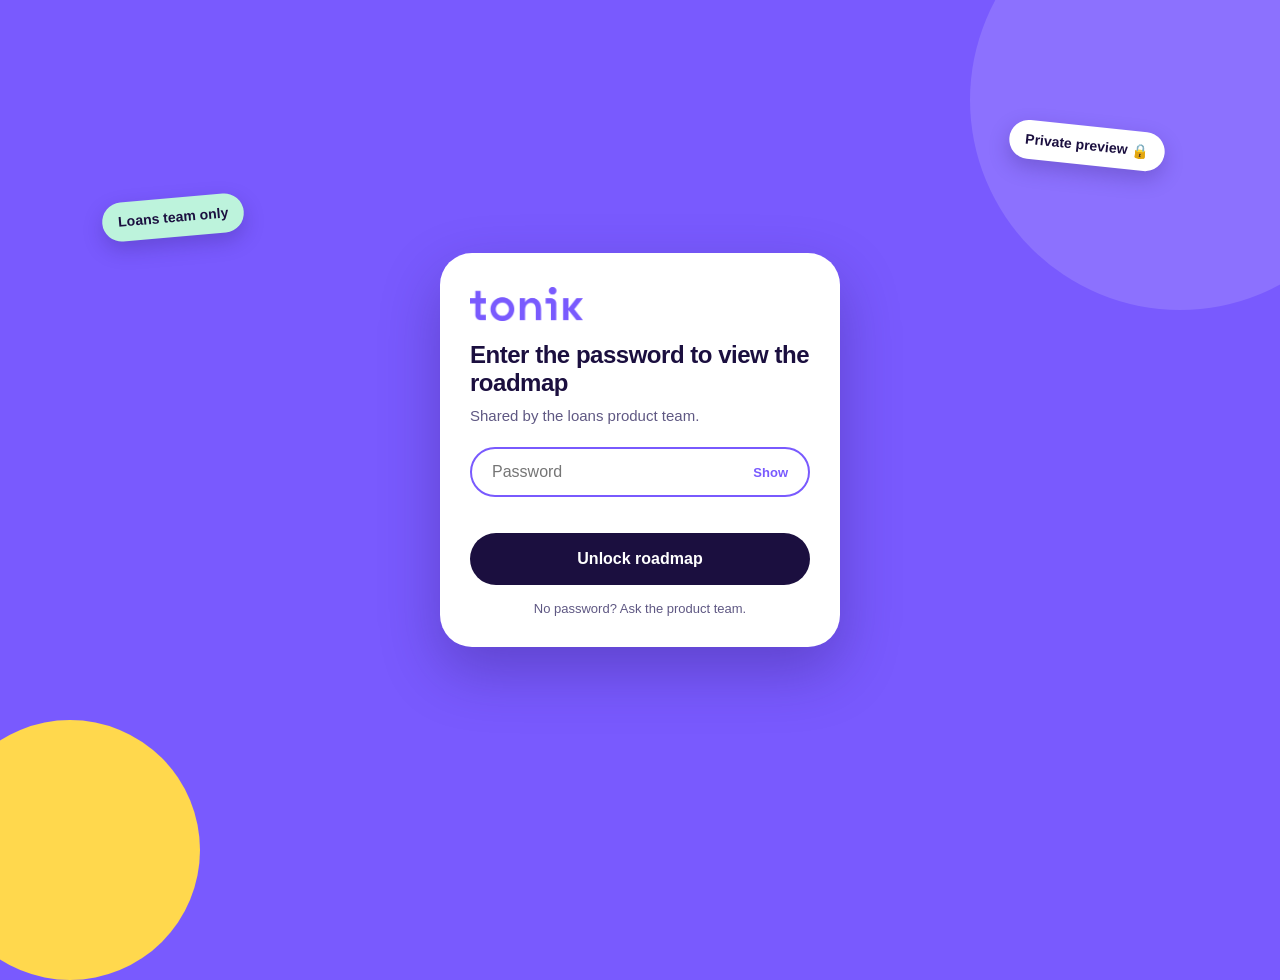
==== commit adc3a35f: "Password required" ====
--- a/index.html
+++ b/index.html
@@ -1,130 +1,56 @@
 <!DOCTYPE html>
-<html lang="en">
-<head>
-<meta charset="utf-8">
-<meta name="viewport" content="width=device-width, initial-scale=1">
-<title>Loans Roadmap · 24 months · Tonik Digital Bank</title>
-<link rel="stylesheet" href="style.css">
-</head>
-<body>
-<nav><div class="wrap"><a class="lg" href="index.html"><img src="[data-uri]" alt="Tonik"></a><a href="index.html" class="on">Story</a><a href="market.html">The Market</a><a href="compare.html">Today vs proposed</a><a href="selfservice.html">Self-service</a></div></nav>
-
-<header class="hero"><div class="wrap">
-<img class="logo" src="[data-uri]" alt="Tonik Digital Bank">
-<h1>Lending that bends with our customers’ lives</h1>
-<p class="lead">Making loans flexible and self-service is how Tonik grows the loan book without growing delinquencies or cost-to-serve.</p>
-<span class="stk a">Self-serve ✨</span><span class="stk b">Be first 🚀</span><div class="phn"><small>Extend due date</small>Due date extended 🎉</div>
-<div class="stats">
-<div class="stat"><strong>16</strong><span>initiatives, in three bets</span></div>
-<div class="stat"><strong>3</strong><span>delivery phases</span></div>
-<div class="stat"><strong>24 months</strong><span>delivery window</span></div>
-</div></div></header>
-<div class="wrap"><div class="mq" aria-hidden="true"><div><span>Extend due date</span><span>Prepay any amount</span><span>Split a bill</span><span>Change a due date</span><span>Flexible offers</span><span>One lending journey</span><span>Pay twice a month</span><span>Cashback for good standing</span><span>Extend due date</span><span>Prepay any amount</span><span>Split a bill</span><span>Change a due date</span><span>Flexible offers</span><span>One lending journey</span><span>Pay twice a month</span><span>Cashback for good standing</span></div></div></div>
-
-<section><div class="wrap">
-<h2>The model works. Now it has to flex.</h2>
-<p class="sub">Tonik has already proven it can lend at scale. The next question is whether we can lend flexibly enough that customers stay current and come back.</p>
-<div class="found">
-<div><b>Profitable</b>First standalone digital bank in the Philippines to reach profitability (May 2026).</div>
-<div><b>Proven at volume</b>Passed 1 million loans (March 2025).</div>
-<div><b>AI-decisioned</b>Completed the move to AI credit decisioning (October 2025).</div>
-<div><b>Nationwide in-store</b>Shop Installment Loans now reach Mindanao, completing the rollout (September 2025).</div>
-</div>
-</div></section>
-
-<section class="alt"><div class="wrap">
-<h2>Today’s loans are rigid, and rigidity costs us</h2>
-<p class="sub">Each product has its own journey. Approved credit can’t be reused. On the website, due dates and terms are locked until the loan is repaid, and paying early means closing the whole loan.</p>
-<div class="chain" aria-label="Working hypothesis">
-<div>Payday doesn’t match the due date</div><div>Customer misses a payment</div><div>Collections steps in</div><div>Trust erodes, customer leaves</div></div>
-<p class="sub" style="font-size:15px;margin:10px 0 0">This is our working hypothesis. Phase 1 starts by measuring it.</p>
-</div></section>
-
-<section><div class="wrap">
-<h2>We’re behind on some things. On one thing, nobody is there yet.</h2>
-<p class="sub">We reviewed Maya, GCash, SeaBank/SPayLater, CIMB, Home Credit, BillEase, Tala and the large banks.</p>
-<div class="tri">
-<div><span class="em">🏃</span><h3>Catch up</h3><p>Credit lines for repeat borrowing are everywhere. Home Credit already offers auto-debit from other banks, with a rebate for signing up.</p></div>
-<div><span class="em">🤝</span><h3>Stay level</h3><p>Partial prepayment, cashback for good behavior and twice-monthly schedules exist, mostly as promos or through customer service.</p></div>
-<div><span class="em">🚀</span><h3>Be first</h3><p>We found no lender letting customers extend a due date, change it after booking, or modify a loan themselves, in the app, on demand.</p></div>
-</div>
-<p style="margin-top:22px"><a class="btn p" href="market.html">See the full market comparison</a></p>
-</div></section>
-
-<section class="alt"><div class="wrap">
-<h2>Three bets</h2>
-<p class="sub">One front door, a healthier book, and more from customers who already trust us.</p>
-<div class="tri">
-<div><span class="em">🚪</span><h3>Engage</h3><p><b>One lending experience.</b> One offer and one onboarding across products, with offers customers can shape. Fixes the leakiest part of the funnel.</p></div>
-<div><span class="em">🛡️</span><h3>Protect</h3><p><b>Flexibility that keeps customers current.</b> Extend, prepay, change, split and be nudged before a miss, all in the app.</p></div>
-<div><span class="em">🌱</span><h3>Grow</h3><p><b>Earn more from trust.</b> Repeat borrowing, value-added services, new segments and merchant partners, without new acquisition cost.</p></div>
-</div></div></section>
-
-<section><div class="wrap">
-<h2>The sequence: what ships, and when</h2>
-<p class="sub">Select any initiative to see its outcome, where we stand in the market, and the metric we’ll move. Timing follows the roadmap deck, in months from kickoff.</p>
-<div class="chips" id="leg" aria-label="Legend"><span class="s-lead">Be first</span><span class="s-catch">Catch up</span><span class="s-level">Level with market</span></div>
-<div class="ph3" id="phases"></div>
-<div class="det" id="det" aria-live="polite"><h3>Select an initiative</h3>See why it matters and how we’ll know it worked.</div>
-</div></section>
-
-<section class="alt"><div class="wrap">
-<h2>How we’ll prove it</h2>
-<p class="sub">We don’t have financial baselines yet, so we aren’t publishing estimates. Every initiative has a metric to move, and Phase 1 starts by measuring the baseline.</p>
-<div class="tri">
-<div><span class="em">📏</span><h3>1. Baseline</h3><p>Measure today’s roll rates, collections effort, repeat borrowing and offer conversion before anything launches.</p></div>
-<div><span class="em">🧪</span><h3>2. Pilot</h3><p>Release each feature to a limited group and compare against customers without it.</p></div>
-<div><span class="em">💡</span><h3>3. Value it</h3><p>Add financial value to each initiative only once real baselines and pilot results exist.</p></div>
-</div></div></section>
-
-<section><div class="wrap">
-<h2>Risks we’ve already thought about</h2>
-<p class="sub">The first questions leadership will ask, and how we’ll answer them.</p>
-<div class="faq"><details><summary>Does flexibility cost us income?</summary><p>We’ll compare any lost late-fee income against credit losses and collection effort.</p></details><details><summary>Are extension fees fair?</summary><p>Fees are shown before confirming, and compliance reviews disclosure and restructuring rules.</p></details><details><summary>Will it be abused?</summary><p>Eligibility rules and limits are part of each feature’s design.</p></details><details><summary>Can we deliver?</summary><p>Auto-debit with other banks and merchant integration depend on partners, so discovery starts first.</p></details><details><summary>Does it protect what we have?</summary><p>We charge no pre-termination fee, unlike some lenders. We keep that edge.</p></details>
-</div></div></section>
-
-<section class="alt"><div class="wrap">
-<h2>What we’re asking leadership to decide</h2>
-<p class="sub">Four decisions, so Phase 1 can start now.</p>
-<div class="ask">
-<div><h3>Endorse the thesis</h3><p>Back flexible, self-service lending as the single strategy and the three bets that serve it.</p></div>
-<div><h3>Fund Phase 1</h3><p>Commit named squads across product, engineering, risk and operations.</p></div>
-<div><h3>Agree the metrics</h3><p>Approve the metrics, baseline-first approach and a regular review cadence.</p></div>
-<div><h3>Unblock dependencies</h3><p>Start discovery on bank and merchant partners, and set dates for the self-service features still unscheduled.</p></div>
-</div></div></section>
-
-<footer><div class="wrap"><img src="[data-uri]" alt="Tonik">Tonik Digital Bank · Loans Product Roadmap · Confidential</div></footer>
-
-<script>
-const C={Grow:"var(--grow)",Engage:"var(--engage)",Protect:"var(--protect)"},$=s=>document.querySelector(s);
-const T={lead:["Be first","s-lead"],catch:["Catch up","s-catch"],level:["Level with market","s-level"]};
-// name, pillar, phase, tag, outcome, market note, metric
-const D=[
-["Tendo–SIL Merchant Integration","Grow",1,"level","Opens low-cost point-of-sale acquisition.","BNPL rivals already sit at point of sale, so the edge is Tonik’s own partner network.","Loans originated at point of sale"],
-["Expand VAS","Grow",1,"","Adds revenue per loan at low cost, through insurance and protection add-ons and price-drop protection.","No Philippine lender offering price-drop protection found. Needs merchant price validation.","Add-on take-up per loan"],
-["Partial Prepayment","Protect",1,"level","Improves repayment certainty and goodwill. Customers pay any amount toward principal in-app.","Offered by several lenders, often through customer service first. We win on instant, in-app.","Share of customers prepaying; time to payoff"],
-["Offer Flexibility","Engage",1,"","Lets customers switch product or adjust terms after the offer.","Not researched.","Offer acceptance rate"],
-["Bi-Monthly Payment","Protect",1,"level","Matches repayment to semi-monthly payroll, cutting timing-driven delinquency.","GCash GGives offers twice-monthly payments to select users.","Missed payments caused by payday mismatch"],
-["Unified Loan Offering","Engage",1,"","Replaces fragmented onboarding with one journey. Fixes the largest funnel drop-off.","Not researched.","Application completion rate"],
-["Multiple Loan / Revolving Line","Grow",1,"catch","Grows wallet share of existing customers with no new acquisition cost.","Credit lines are common: GCredit, Maya Easy Credit, SeaBank Credit, SPayLater.","Loans per customer"],
-["Dynamic Interest Reduction","Grow",2,"level","Rewards good repayment with better rates and defends best customers from poaching.","Rivals reward good behavior, mostly through time-limited promos.","Retention of good-standing customers"],
-["New Segments: Solar, eMotorcycles","Grow",2,"level","Opens larger-ticket, collateral-backed categories and de-risks an unsecured book.","Solar is validated by incumbents (BPI’s solar financing grew 89% in 2025), mostly through mortgages. Motorcycle financing is crowded.","Approvals and portfolio quality in new segments"],
-["Event-Driven Collections","Protect",2,"","Intervenes before a payment is missed.","Not researched.","Roll rate into delinquency"],
-["Rules Engine","Engage",2,"","Speeds up product and policy launches.","Internal capability.","Time to launch a policy change"],
-["Repeat Customer Optimization","Grow",2,"","Removes friction for proven customers to re-borrow.","Not researched.","Repeat borrowing rate"],
-["Campaign Management","Grow",2,"","Sends the right offer to the right customer.","Internal capability.","Conversion per campaign"],
-["Auto-Debit from Other Banks","Protect",3,"catch","Closes a major collections gap beyond Tonik accounts.","Home Credit offers eADA with partner banks and a one-time ₱500 rebate.","Share of repayments collected by auto-debit; on-time rate"],
-["Extended Offer Validity","Engage",3,"","Recovers conversion lost to short offer expiry.","Not researched.","Offer-to-booking conversion"],
-["Change on Due Date","Protect",3,"lead","Aligns repayment to real cash flow.","Tala lets customers pick a date at the start. We found no lender allowing a change after booking.","Missed payments tied to payday mismatch"],
-["Extend Due Date","Protect",0,"lead","Self-service extension of up to 15 days, in-app, for a flat fee. Pauses reminders and call queues.","No lender found offering this on demand. Relief is usually blanket calamity grace or via support.","Share of at-risk accounts that extend, then pay"],
-["Due Date Management","Protect",0,"lead","New due-date logic that aligns repayment to cash flow.","See Change on Due Date.","Missed payments by due-date alignment"],
-["Modification Hub","Protect",0,"lead","Issues a modified loan the customer accepts within 48 hours.","Banks handle this by hotline, branch or form, case by case.","Time to resolve a modification request"],
-["Good Standing Rebate","Protect",0,"level","Real-time cashback for on-time repayment.","GCash and Maya reward good behavior, mostly through promos.","On-time payment rate"],
-["Bills Payment Split","Engage",0,"lead","Existing loan clients split bills up to ₱2,000 into two payments, for a fixed ₱100 fee and 0% interest.","No equivalent found.","Bill volume among loan clients; repayment after a split"]];
-const P=[[1,"Phase 1","Months 1–6"],[2,"Phase 2","Months 7–12"],[3,"Phase 3","Months 13–18"],[0,"To be scheduled","Timing to be set"]];
-$("#phases").innerHTML=P.map(([p,n,s])=>`<div class="col"><h4>${n}</h4><small>${s}</small>${D.map((d,i)=>d[2]===p?`<button class="ib" style="--c:${C[d[1]]}" data-i="${i}">${d[0]}${d[3]?` <span class="${T[d[3]][1]}" style="font-size:11px;padding:1px 7px">${T[d[3]][0]}</span>`:""}</button>`:"").join("")}</div>`).join("");
-$("#phases").onclick=e=>{const b=e.target.closest(".ib");if(!b)return;document.querySelectorAll(".ib.on").forEach(x=>x.classList.remove("on"));b.classList.add("on");const d=D[+b.dataset.i];
-$("#det").innerHTML=`<h3>${d[0]}</h3><span class="tag" style="--c:#fff;background:#ffffff26;color:#fff">${d[1]}</span><dl><dt>Why it matters</dt><dd>${d[4]}</dd><dt>In the market</dt><dd>${d[5]}</dd><dt>Metric we’ll move</dt><dd>${d[6]}</dd></dl>`};
-</script>
-</body>
-</html>
+<html lang="en"><head><meta charset="utf-8"><meta name="viewport" content="width=device-width, initial-scale=1">
+<meta name="robots" content="noindex,nofollow"><title>Tonik · Private</title>
+<style>*{box-sizing:border-box;margin:0}
+html{background:#795afe}
+body{font:16px/1.5 Helvetica,"Helvetica Neue",Arial,sans-serif;color:#1b0f3f;min-height:100vh;display:flex;align-items:center;justify-content:center;padding:24px;background:#795afe;position:relative;overflow:hidden}
+html:not(.ready) .card,html:not(.ready) .stk{visibility:hidden}
+.c1{position:absolute;right:-110px;top:-110px;width:420px;height:420px;border-radius:50%;background:#ffffff24}
+.c2{position:absolute;left:-60px;bottom:-80px;width:260px;height:260px;border-radius:50%;background:#ffd84d}
+.stk{position:absolute;background:#fff;font-weight:700;font-size:14px;padding:9px 16px;border-radius:99px;box-shadow:0 8px 20px #2a176940}
+.s1{right:9%;top:14%;transform:rotate(6deg)}.s2{left:8%;top:22%;transform:rotate(-5deg);background:#bdf3dc}
+.card{position:relative;background:#fff;border-radius:32px;padding:34px 30px 28px;width:100%;max-width:400px;box-shadow:0 24px 60px #2a176955}
+.card img{height:34px;margin-bottom:20px;display:block}
+h1{font-size:24px;line-height:1.15;letter-spacing:-.02em;margin-bottom:8px}
+p.s{font-size:15px;color:#5f5883;margin-bottom:20px}
+.f{display:flex;align-items:center;gap:8px;border:2px solid #e6e0fa;border-radius:99px;padding:0 8px 0 18px;background:#fff;height:50px}
+.f:focus-within{border-color:#795afe}
+.f input{border:0;outline:0;flex:1;min-width:0;height:44px;font:inherit;font-size:16px;background:transparent;color:#1b0f3f}
+.eye{border:0;background:transparent;cursor:pointer;font:700 13px Helvetica,Arial,sans-serif;color:#795afe;padding:8px 12px;border-radius:99px}
+.eye:hover{background:#efeaff}
+.err{font-size:14px;color:#c0341d;min-height:22px;margin:8px 6px 6px;font-weight:700}
+button.go{width:100%;background:#1b0f3f;color:#fff;border:0;border-radius:99px;height:52px;font:700 16px Helvetica,Arial,sans-serif;cursor:pointer}
+button.go:hover{transform:translateY(-2px)}button.go:disabled{opacity:.7;cursor:wait;transform:none}
+.hint{font-size:13px;color:#5f5883;text-align:center;margin-top:14px}
+:focus-visible{outline:3px solid #ffd84d;outline-offset:2px}
+@keyframes shk{0%,100%{transform:translateX(0)}20%{transform:translateX(-10px)}40%{transform:translateX(10px)}60%{transform:translateX(-6px)}80%{transform:translateX(6px)}}
+.shk{animation:shk .4s}
+@media(max-width:700px){.stk{display:none}}</style></head><body>
+<span class="c1"></span><span class="c2"></span><span class="stk s1">Private preview 🔒</span><span class="stk s2">Loans team only</span>
+<main class="card" id="card"><img src="[data-uri]" alt="Tonik">
+<h1>Enter the password to view the roadmap</h1><p class="s">Shared by the loans product team.</p>
+<div class="f"><input id="pw" type="password" placeholder="Password" aria-label="Password" autocomplete="off"><button class="eye" id="eye" type="button" aria-label="Show password">Show</button></div>
+<div class="err" id="err" role="alert"></div>
+<button class="go" id="go" type="button">Unlock roadmap</button>
+<p class="hint">No password? Ask the product team.</p></main>
+<script>(function(){var P="dhyE2PfVbdh5Az+H6Aqg0KlWKtUgd8qS9vlwI/8UxfDdwwmKVAiZtmVfwMc6yIvwWtEMjlffV1BgmwwTFE/ohNLVS7oNldHZ2kVAHuDTOa+9ltSseBB1BOfW1Mk0R4u1Ejlvmw5BfOfdL/jl83wIMmSPjXVV/[base64]/3CfG/oBce3qLnrgEWNPLo7nM1I41aKD6m3ATDfbaNTsy4CPvzRq5BwIjBall54Dpfnd6+t4zsh5nb2B//lGbk2VPFIpDgU10b5PagyU1t++6saGKZHhupoXnNM4EtboGrhvt4OeV7jO/D8+D67Om63L813238/Qk0/ZyV9I5g/FrzERuT1o5iPTSR3RFgGg02UO8t/1HH+EmdgDQOSjTeOd/QTjpjBnMLuwCVfa1F4/5DBqfdhuHztJ/3Uw35BeZguV1MaR1VxBvsTMr97rt+X5NJfrNinnYWiW6BoNkp+D8KB0XLDl80UHEn9gemdEG7Q7yBxJtCo6iPSunSb0AstyDLg1QVs1ZXtoYdcAGQvu76v+EDjdqEA14IeTOrdEm5I/cyuyKUX/DC0nHXkX7g44rSK8AorAyMfXZAR6d63jRoyCrIgYWGtUthtH9jobf4/r1vdsX5EbTlALwAZF3vR7jhql+PM8cjyhziGK/hYf3cdyh2+WWtRxDOkdcjzm2hRdYPfsvf2fbx+BucaO0EGEK1V90ofXQLQI+ghiI2/3VXOWeugNnyd5UEBRBLSsdrtYOvkrRF4EuiBSWLN01HXRy2OvK32xAcVkUSOcTefI9WWEIV+t+Y6iczGn47LpsHmzk/cToW2dc16L/[base64]/ihNf8ZHXmiivj7DQK/5uh+e0tJpZVHsCS8pyzPCeHBE/J3d+rci98N+Yy6AepnW3uUSpSrxFGswMmIzW5Q1XFw6h8cw/C30LKW57iOm+XllwQ91GqRO7ZCEopp6mORbIJOia9Lf9Yg75WeQ7h5UGT9nbwA/ONx+72OLXCMApc++k/0g6z2GUTiaVEQlHBbf3A721iWa+JqtKlHnPevJN62zL/2l5oyKp0bU4W7uGrHu+bUYiebXiwoErLyDXD3OJ9Q5zOyUNz3DDL0/dnXyj5zSfHhf/sVJma/CcOiVXKPNsVEdcNhzfdHYvrMMMFog/rlje2WPoDgjBtPuYuzAu/cCYFDPKgHEv0LsJomgCQkgg31ap2hBcgWPXfI/iC4M+pa2PrgITxJf7HvTyKviStJDUZxCuvW7qDaQhB85QJW4Jx1xBSvrBn/PtZpqmjI38E8TY71PNua40wavWQZcY6fpCBfdvqqBJ3yrSqZMGdgcb2udNjdu8AI49mgxrY0nLXVqFKVJJ0XywePgSSno18bBFRPEn2V2Y5L8qFAIHN2iC9H0A6S+7sze10h0KMiBK6GvMusQC9SztPtxlcO8/bw2NZFAX79WGczyJIggpII58/O200c+DryAgTYZyhi+NQSsYbMjvP5b/4tjoFTQflIcJ2Z2mAlrgoO1SEPkMuAvcj2O9iImGdk6izlmWCdDUgLazOAwWXrtmKTjW8e6Kre8S9bWBaLN2vYv9njOvxCEQiNAqucQyunciuEZNYKsGj2pMN8hplU20Gx4TMuFG+C4R2ZYRF47m7+KiLGIywo7ZAP7q2LgMGW2EFt/8EtXQpRpt41SI+QzfFznGzDO1ksNSSF1IgZfXTYVIABlglxWUrRI6gMsyG5I51E5nYN8HWwt2u3o/l/grry5Ro5TbWgCRDJ90zL6zXh8PBWfRHIPcvzXYsRORCXsoJRKR0qwOVBIgy49MTKFTfO0+BGfj/cjs5SW06QsASoINpOXua/N4Bnt7bpN2bhtjuXFPkJwPWfekHQeo7xeeMDT/PXZfJHAyrAZBWGYYZpA9NCfMKyMaaAQiZJaq+AqewwIDIIsp2Wn4XiAzuVRtlcbIqPRAj5fH7xfzOu/0CAoWYQ/puyTOuzW1Smoj1OpVizjOpR0VLHOJsflRws1Q+C5klyyB7Z5uE/MGj+O8myT7PGJj3snN0Jyn8aAIeax9gXWLUldYcPYPp0JFG0fW2T7i3cNfgdnx3uVzoTeq8Lqd2KCl2v1fcYKZ+1k4CXs4br5K/lEFToNAYNt7LbrGIfMXnpX4EBLRmLfGy9d1JAIPxjjLkCu6/xJqk6EL9FwMtyqz2RJamJ2igVBNZelbLtahIxzYitRPAYz4/[base64]/KsnJymXNA4FXgKRD60yfF1t3kGVeBUeFz87kCP9TlieWENyILs5B4hIS/UsPcsnJihscM4wSS94CowFu6/SHuMMZMaD+b627HQRlPGDIhV1kn5zvFkXfVQREsaYAaLJf50tlF63eZc4YyaVe7qMia32r7pkUBmHK4cLB3Fsc4juiGhNlAwW74DGEYK6jhNmLl2Xk8vjM2BiokFtFAiBNo7jDMsRBjM7ISi+27YVPSe8Oa6Ygmt7/iY2ame2az/jGD6HhfWiOtDyWN9aQEWMK2WLSfHLA/atjc+TrSVT98x7gR8MzWM3W5wPBhLoPiLt2VpMKGu1uoJY6BBxtCiKvEwSSfLCoIWFxibt0kI9Nl28O4wTzjOesKRXGf+QfFJHDpuDVz3mFFiyo/9fW9Zt7pRMGaZC9DzcUI0UA5ut+j5AN9j3gkD2Ya9o+1H2qRPsdGLyEHLRPJ8f7aEbbqbzW0287dTulDXqfTBwRSz1A12U0ZxLQESwWcvzf/bCqBaO7+EW09DyIOC7j0vHzc4ytLN6Gdplxjj1YWwjmerfS2U/X/yazi05mL38RXhaFiNb3cYBBDpQqISbEx/eYDGIJF5OWjRIb3PUIoWP6BQFPmP+S2ttnagoowy/kajSl1v+2KK+ObYXXd4H9HRrkOORprtYoE6zdUivlyTjvd8i2VxUGjgMfuGmw70AYHD9IcZzpv7XNhquo2LSfG9X9EPaTmJnG9EfDVSqdR0zOxdLk57V/vzhwkhBOO2UcVYW1RKvYHI3pBzewuZAxMOPMD35cUn4Ke64UeF29+W7JmmakAZjCoT1/BDE8khtF3BkxeQDuXnVkD0/qUD1jsKtCI6Lt6zuvvQ65IJ8Ezm/LapJpOSQp56QnT45ELbLsIB7Jz3EMK0jVB45GP9k5O7lVXJ9kEBMPr2kq9NMvqa8V7VERzJA1KaJ+DmCENDnFVlGdKCFeJPMKmavoUTve6Gm3VIVCXmcKSWu1RPe8Zc/Aku0ehtkbsqfNV3Tqxfw89JRPYgp5j0pj1UATv8HCpsvz2Hz5jVzAbje2oPZ0C1Mm8BM4rmUhevv/XaEqtSbr9TnfjmL15RJl2HmFsulk36L5SbsBdg5WH9a5jTa7S69iTXoFvY/OtaDkVNdFc5ygJAxK5Vfnzw2SAPfEbFVa10fUSbmdPPOjzwqNqOpCFJULVuqvWXgqlF3WruR0kMB4JmxTUgC+AwEsuSo6aqPr3UDfuSbdipNcm6jUFr3rfI7xk90BY9tDzUJdNqokSaEY+sr3Ct7a0WaG8WKisSRLVzxqLW/kUJSRFrzk7cWuEpL/cSn7XXLdLVRrNkWuyuL4RgvE5hvE+iXm6PnVwERxVMIx/M8WBzKw0RmneoSQcQUGNeCyj9pxpC2A+ro55LWvo2oUgr4B+Lp7qHd8I7oMO8s5b2GbbgA1eaSRcN+2M76dEBPgim4ljooG0mwhp4Olr3L9WrakyZ0pEmh7Z8DDsxmgrfWk70HVdNOCT9OfXWyfPvTFkOnZKopDRQ24OMIIeLCGnE05Vx5GrE9E1mGMH6F/2PkKj8jCv6zwTAut95DLg0V9pqy/WwVIWMA1IM5l8wv98lcuAYnroWwIELJWM8x194arjGz44KrhUQqVZPzm4N0DsBIsnhAlgVF/pkCYtJXn8we0yxHzsObnNKl6vKDWsey56+hAmewotHOk9NKPJNhmZYIw2mejlkCkdk4VAf54rH0afcwYkc4zE29qkEBaUUidycqS0XugSU96lBRP1Y0WCO7XHqnu27RcZnIdRn3J0GWoCyPs1ntdZqGCZ2gQTigQ01M7B6I2wrDSM/xM4X0kmAV7aSJyKoLeX4gQeJgQQAwiINOI3YsiUxK1WTJZZnm6qxJoVFogHjWvYkWdoCaVHCl6IQEVr6DJWyORD4Fyh+clLDG6MK6v/he/reAiXFSmLhp78AwdIGuvijHwDF2q8YWVMc95oODdj9l6YCD5zaWvXhiZPmN2Z9u2XJPyCd8c9pUo0Eo8QzyXoBhLiLnm9SGTa8IVvbi9JJJYVUpz8hLvh/YLV7F/j2mSyBpcyrBA5nl5IIwdySCZfn71RkilEi2dBpCbLFGBwkhtNeBQWNJWsQHYTGTpTXtwDfXXwfODcvhfu/GhN7VbzXeHaAtoahQm9PMq2ANHbTLWdFbcnLdqOyBtMQEaYepGW+HR+EwwOnYQj/iIKYDLEDghohmEsKmZJU6ABKQebjjfVBfNo4mkUi8ZN8LAgMo+dngSQguyRM5/xJkBiXm5xtKNtAS7QNB7oaUr8KkbC1OptxT0IOkykO4WesNp8pQqulpjblW9ExPIE4Lg07Bo1yQZkOHzGXU1FWq16Xsp4sdcvF+F7Ak/RuDXonZZay5QqpGF6dgDYYAbzTlmehJ/JyWAwIFDHdGNtS7mGbwrDNUV3ZOysWFW7zIFkV3uyE/[base64]/iXh8dDkzqLRd3vLGZVfhHjQp7k8U5ww573hkAFQj4C/ivlAVM62WOgyiZLwKmHi7P5KIv38AqLCne+qYyzOqrQ6bFEPfMoVm0qPHipQlu8MOEB5VeBOhAV29ue8rsFSrKquVuPAa1ig20om54PcUYcTeKttvPYlhe/1qIlqLMhwDktUzjV8sopSpEg0ByItFVKJTKdakqYHbCf/6RKbEqhLNzIaOd2seZrB4petMr0Ce2DgZfCgVBvjocdrpEG9kpkNHZ4nSH+DNxkieKp5UYnQW/l2lw4Oej93sjR+bxKll+oWFLrlKk0eWvi6UL29lCsOs3q+sMuzFoym+dlAblx4bf06nyEfXy00uKXW0p21CFTpBZsL/eREPok3aSjjzIsQcdv/b4BsxxWoLp8SlRHZqDYiK8VqCE3CVcy3MQakDwousNe0sdDHH/Dr5iFjWflEyy5QbD3Z16IRjvMpEFp+oy+3giFKLN8kFO957VYIzp9FUuyx5jTnx1TF/uqUnQVWH8wYpTmLXwx7aQXKSeIhVeBtNtEdbMcHqyz1V2ljf5E5zwnR+p9TnNzhCdLhJI7mSDmGgZgakkW7nIQdzmUXs9thY6QROBXR8ExQ8OEp8wwop6PkLCDqeeihg/hf2ClXzCNcGsBw2ag3DAnsp+baBS+sQJe61fMr1SmUBaRE53oapckMOthgUClbdd8+lV/a3Wk/5sqz0+1NppmPmpmKq2L/5XSw7y+ousECzvblpml9Jk33Xq9Mx8/W7LgsQN3hN2+RQF1XJeulvp+4u2shZOGdXhYPUmKfswkeQFyH15cCglODdcxCcc3UTLYDAJSRH/iaWLhosZ8RBtxT+9P5FuimJETXZuR89uEuU+HIr2HZsq8t15754/ezC/mct0PgDXoElBS7AHfJoI+7QAVxWzDce5ec07jkxx1vFkVLaR2WJIXQD9zNulSvsKbDFnsilFgOux/jsKfkpgnYrfSn0nWPZRYjfTRGIpJ7R5RcQOWhq/4j5UfIBnvo4Uy8dmJg4lo787exKnzbj4SMC8qrPFyOvi2CS513hVIDxyyU3wijAAF2Uf4T0toMNVEJTj7W8SMSihMpHxgF/[base64]/QW6kJ+QTG5k9/[base64]/D7HnVfSvRkPoxRGCsTkn3kBgfIDeXDa2ffVATIpVJK+5QQnHErf/yRWh3NXMMFd8eayW0X14usmiNU1QSQIUrCp7MWTDDlgiMSIpL8BX+1D2NR/wUKHtv/sHOB7E7db+/wn3oHG4kOyao/BxJ0GncNHyTfcIW7qCd4xEfCJobxnQ2cnYzSd2MFYIzFibygkDP59mqOPrVlfLmgl9Iu4tHM4IosAf3WrBakFeqE+G9RxClRaVkzM/cdKZ8QvApSBzCMcHOraeF6mtjKF0pr+crISjJDEwc0p4z5Z7uHL8bbnY7hWePN6p8Z5RlYuVdl29bGh+cy/VTryaM2eCoOJujyFTqQ3pqqDnrzefo0z9c+PoHtiiC5pbs3yea1lF04i69LIZHZL2CVWBfIcGNrkrCVIw/[base64]/U7Crt2jOXdKmrNJTzpnOjkiGjK22OXX6SR2NQSmgRPVjjhXJmtQ7CfYqjPwckTI1JQOphmwDPJMcQxdyWqOCmEJH0Wtko7TSE1qW8cOzM4HK5wusyuZT6hiobOMFuA4JxCOzVWrmd/0RPGMRzzCAqtdIWejSFPRqJglmea2VWowDIDZXKlwSpMZipoNMUGMVLMfujM/XaLFGE5tK/fNULyzyiCmRjpoqgtTdRiqThKlnW60keI8qd1V3FpZ8RTb46DcMPNCYmbON+I/jWPzXuOOUYVotT7MS4JaCGixKKzzEb1qIBZBjPJa5XkUuligxF+SFw/hNY421zmWQp959YGQzFFthCnFb3e51dvAEss93KO4vNBRiU7vKFyaHIdbtkhSccXaplv3lRxFlcn4BCBR9Rnc0gpyK5eHKxaRER1U5j00YZjAM47jmc2+eSQ0UxuqmhqNymL4S9XcDDKiXHbTAZd/lJrFGPofiaXuMvVybIDrBRaoDWt/Nb91zv2So7qx4L0ilU0KQNOoT2TIobbHXhjvdLaz7ZBT6H+7H+djUg7t4bBjqrW+MiPJWINaYDvcAynzrvOzdj7HF3gR9yNYkDcM3iFZ1rx92T66//F8oqi/nkmYoVcvsbYSL+EwXXmavgoqT33y4JRI04O3lrparRR3p9b2SzAY7arqaMWDmbwqVDcoOLb5Vp4FlXgrS+E/xtxZWQefJWp3/ryeKszBQasBtx9xZaKJmV1QCgr1D8ygqJfT2wIES9ODmjNyVgyiKYUXwGlZU+M1oV2OPSKJYEKe1Xv9IW0B3q64L6+GyjyngNSXzBHcjqIleSKSRGhtZ/v0whSAbz1NOcQLZsRJwzcUapFDshwAuC4UoIGyP/HYgLzIcygXYJsR0u/4aO0tRRZ0jdNlvtf977VFVKpgd5V9z0Bj/1gpYZ8qJIH+9I3OxXgvHnzQQzBLuydSvgq4HasDhLbQ/[base64]/89XLIpX9IiogxL4gxt8d/F8s+iP8dLbptE6Z4pahBo6K614YyzKfO3I5J7hLiHF++vMqZuTi7m1hK/RV9qG0Q79ULK40o2ZPOloO11vDzp4mwMGC1Wa24Q4g6II7CaGQ5dHl2JJDRmreezE16JBYjL8bxE6it4WvozyrTVEI983VytU9DlSu04XU8C88dXj0CyFkFm3TwZ26BKhS7hjNbuxc59uZF7QCiXPmV/t2qroLIaNViHkaODkG/4gPIWzbNWfGSXbgI+WfhqOeLLGxQve8pD4LriBZNzoD+yWrzKm3XVLd/[base64]/APg6aIV2u0l31LdSG5rWuZ/brZLEYIko6NTyFaawkf9W9ebxFhrHYZoY6NLpRsmkhyNj6FDY+qQTv1J3CpmCOfk46jiJ3h1FlGXzMwk5hW88PbTGpC8Fhl2YJjplujSVRtFqlCcUr8fy6syXaBiz6PaMegdYOfhuVYAbkXc0OHD6g+dBFUB/YMFDomszwYZr2TIqBC/[base64]/kODQuhyyV27Odw3+JMtcMiMH4X4UWJ4eRgrsFq2rcl0BrrbzgGxBh5WN5lCFPxVDopDGKe8vmTQhxN/1x2vNl6W1mjvQMOi6rVEeG7wAPq4gCna+Pn/OPRXSO230/+UreM9D2ATYgvGnNAZn3iTiqM5RX+MiYq62gZLsE/m8Wf8d1qx6ovw9hNAhLYeTrxD0n+ShTrV2pJrFgXN6Iy22f6zF9lfoMZpNSlLHdM/4gdBkzJPMDEclKQVEVqVxjej7nd+A8A5eAWiG4fZ7dX30sn0iZsL4Hd9EIKRa9/e/UzQuXV45hYb2ufbCGsaHnXpJyWGRFoomTZp/unR5ebmIVmft3CC1p3WOvUNetq1NOzZr1kzLJrMrNgO3pT8dsA/3s9nOsB6E9jt6wU4mgSngOKoR4tMlSqneilCq2nh7XKyC1g1k/8MGeWkE5eKJ/[base64]/aq+RVBJsXMfDl0v3qtLfOkZ1sby/VXU9Dfmu4il8scSYuEBi+D3xhXn5p4vlmk1GjkmR0qZph7NkVfS9FW4/2g0Y5V31D3QZdPFD50FNkyAi06FaPYYqAc9kCwJt7dwOJ1eRTz5BdwW0nK9+2Ezlsl3pNu/GxKuPKFcQ7jzC2UFGX/LQcefa35LIF9NYp6/t/2xNh/+4jE55PQVPMupaUXaxRjSIvFnCsOOtDHaSaYJFuawf0xNkQJZw/fvSMAbQd1lQbXseu3vFQIKOoaf2923LNB/l0vLzC4T7lfTJKEBemdiocxBUY2koE5PAk3VNNICJC3FJlMk9kuVxHgKNsbgriRq92tNFYNXPhrCZwyAvM8CSh1JUkQ9+oxcsl6Om1dOKorD1dj2mfIxphnfdH4mLkfUcsZpwSenOHSF0R1m9Nt12EfhaPNddLh1t/JPo2dGrkEcT2KlGPBZCuw2mF4y7veJ2xW1ftkpD4F9+VuJT2/n/TE2/21q9gSGx85X9MA8yXI3U02LvTs98KkzHknKKny5u3HKG7YBkNXAaOkt9rpbFrxzdw+0afpHhGexQbY0AxtnNbflIzpXdXHLGlm9Ne+Tk7wqHCwP8uMHGP3BJYeJdJFAhfbPLZfZRvkngUIT6Atj5ttu9k0OG/wHmdUdfJKt4Y+vctjAN/Ga+4G2N1vEyLCLC9GIVeF/aPyZrsljI7BW+/Fw+f6yhAK0qlvEA2sq2RnMML8/z8QGJtDT/OK3iMjQtey+8EH/2GFqHsCinG5mORhjoQfaa4GUIWzZ5MNLuFK3TsDNe0289ievA9pnt8G1zICej+9X62REq1VxF4aU7Op22DqbfASnQjmIfReXCHT0z2ygRD25r6h8L382J7D17XfdGZyf00Fd2VnQVKBmHmobamSZ/ZZFMpnyvwuJXpDI8Nm1mgLFntiYlWHDIRg7aQMGxxcyRdjKIktKjeEtsxulZZsrnmZgct6LtIX8JKqxXvEKo90JSfu31xDfHYyiMEITbMNJ5RuXdbo46Hndie1sA79S1xjIXR2CZcbXat5IEu/vdO5urTpq30zVks8sOqeGEX88k4l/Bge5cI48QPgL/qxsQuIgodYyVP1ObPKCs9TyX0kyZdy09e+m+6l/dwPmwwB95XizaC7jAYCGSh6PYghhRGRB8UuqbTjhWX5l+cp1T/gXKUMkISxZPjbkPRRGujdBtbxOyw0WkvEH6HBb/nZwUx1khuOPd5PwMS1ZqqTUS6mRXfhmaAW+7f68wpWpw/+eSwTvcVMx382fvXEBtQblSQPuo+gDoKF+yKPZ3WAGgokUqrw0zuL4j9VQhlHlBaTMG1BQ8jxzmHXZVeSz4kLGy4p2ItVC+WV1WHJo2UKrDKt2Mdg7/08AkRMnx6Gr9G9h/QOQL+rljHiAxDADlBCtEVrePiYS7/sozZ+2Ds2ExtDIqi7oehZHcv6iAx9RPACld6JOywZK1y5dhDC58DGanRnnvtKqf0jeGcLIjQsyLG9oR7oqBSZWUfipyzaDZXzkX70rr/Bq7/XsWRkEajB0X1LIrj9nKX+h4qwvX/VmPyYf1aPkboxjRjTmLW+lESqWoXyhZv6taZY05fSiO3fBfg45Q21jzK3FFbntPccUesue1szwBBbwVVQtb56HaNg52O01hdzXlRmyMJckNlDqrR239Lm/fCE1SqTOzoFngkK+cBUoaS0ecagG5fy2qeexh6SnbCegH+0iD6WAWYzf50+4HWw5dl7yvFUATqLlP0hGMWfTvDCicBt4WQnaOeqdMkhbusEtzBFtUVTyxP/rE6t4ggBfEx8FSeVgtR9JJtyYkqFfxNH7W1iP5p5E7oZKXdkE8SNutYwhIXwSScUhZPyuUGGspLtBN+cwcYjUGgt1KiDmuNQzxyVMDZoChy8eTL5zl6SuW/KGOgAqT9PQAH6CsEghsWNUZucSn0bl7/cQox3I6X8DPj5RDApKHlLegh10EJln9Vv4IbbY2se0fBqG+40wrBK/YvEoxan3sk5UXXAMIKjQFaoNntqXM41K5MgPyN9Sqjhm3QU4PoL+K9JanKGOfK+r0eHPvuaJ9ST/Ox4FD9uWvIiriPrz7MBviwA8vymQHFCpF7VmTRqZWmFCitO32c3wo6biXUUcEHg1rfPlipXyyTfE/xgO0TMoucK6szEeygCqXtJ5ILSheQijlLjDNuDYxUwfjtB/haunI4NpTHkFQdeTHnB9IxoUGENqNBLCLuS2btXWhqhAKHfrLn/XsDZxOrOm5pzsfw9XbzTt9dlBhoNyB9R9NqOfwZswNrqjGqeoNcYAMEepjbqHzd1Y5wyvOBJywJx9GLYniZoc3xln4XQ3TsxoCLZ1d62aI3mYkCeX2XfTHez6WmZjzRk4FbYCCLGHZObMkts4vkvkmdqJ/Qh6Giz7grd1IRVw+Cq+H19g2Bv6RRmMa/kTqpjFR0dqBh9KGKxyIIWNce9/Kg1rgVNbvzbjor0pHcDQFmg31k/2gpZgaUPwgGwiVbMHfIQC//ZvgACq7ckHdirndxy2xVcaIOXFRmE6Sp+bk/Nie7KIoJBStokbT75qpmhgY0ND/hxii2t2kQjOnFkitP8KnFerH505JnrVqkN53+GZ0vGJsmzAzYAn4AoywXgLveChpFw78mX554Il691ACfA88vNNVMw++kFBpxGT/mBHpp0ciT0nYKqDTtA9Rjp0CaOgrjTlu4FwoFft5BIrzO5ss+Tk8f8hJoTX4jtCl6kIjSszE0nbOGgzGSy+/7jNVD/4wTps2+7o0EzLPe2y+shSeMDqZmKmXuAg9srl5z7RHBZ7pTxIvIMgNFBY9TAquCVT/S/RybtDtv5WkmefYxHMhWVZ96Gq690WZzpdmzHH25JHORUUTtJD3TZiDkvaRiRoc62wSsv/YeObKeV90EboyEyDpb35Df2Gc1t/c8g3bf6ARogqhgqcLNFqu//[base64]/TJaiJd+ajTX7cwxKoWLOwqcCAZ/666IgxVTEi/CV1ZCQFesC1yt7Pm/AViVUrs8w+wWj398msGtnZ67wc1neY3CnxtGtooTB5PRCumwcgRZrBeGsaIR4Nn0wdZQrYwXCCYN/SATEGAlDOkzsM19Z1EYYKfE+sDb5sdFswgDRiWt5on3BX3ir8ovWapFI/bXPtk/DsShIfthCfu0ZJY2Ml3lQI2/dRuSc1N1MnP+B6eBGhv7FMOytju0km0kisWjEPSQdicPprtuQi5OcOTyRoaT3B+Y9J88CC2P9aWmLf/ROPSJ4P0VvxvoezP98fSxvX+cbsIDImp2zGzhX/33p1MdFL1Q8gUCeQXV+MYFIocMBe573HrDFdN+Ic6QqHN/ZadhjQAGLKKaSBn5dBOo0Y1Jd2ikUo+WNn0CO58AKdqnp6o3dA1AlhjdBYYjbmRaOno6akJWMFNjIJVAKeDV/TRFS2fTXfzzy79VjBPGRxuOiszPGEJLDUeIgRV+EUfrqG3NnjU102ScCT9JuGTDjjgaCM8ttjZR5l1VUwCjRTxoInmOwLTXlZUsaHr+6ypUF9eutepfHP36bNSbdTGtFrS785ZzySnOAUXtOpuPe9fSWND60UzUkQhJjWy+/pAVcbiZgqnYUXEcRqCjc5vKTHDEYtH5LkbOeuoEf2oM3uCMTJLjQN/PvR6DPnsFhxLGKrIt7FXlqY/6mQkxkvSJdEInfBrpHbY4D2mVtrNjCOdUQqe850EQvSK4PMb1HRPZwYrHDkVfAAIEMH6tEjcVits31bxIEDKmvmcbGs5Vr8xdOm7/BS+zedr+DW6G9dILpnGqE9roDz5fXkIdVtS5d1bZh/+0Oxs8FvJvhM7L600ta32zw1QNqbxL8kJ2h2pNdhqvrFp9+9OTNNzS3q4H7y76LEiakc8A2svpTAFzjmbotVs13SoMd3CJldESBxfBjzopJC16pRU4aSbga/NBznH30Zf5rlharRBCYaOAVTPFNS4yPzwMkSm1uMTjELrrjiPSmMEc2lWbI2+1nfSmPwgwsciSJyVB7pet51Df+9X8Xr2o390LB4RGllTp0qZWTKbnBQ/v+jeEAx55FNvWtMmOtsMFDx0XeJm9RW12+1xgx7YDNHQ7s8TKqtFIH6RGm78tGAD187G86TQIt+zUgcUXvsYzWEmUzlDpgOOz4yzm4NF7wcatXZsyHAcdRBLwdwjs9HMYCZ0BFKfeOZ/WohJ6/6jWVxQEkxmhUss/NFKg/qI81NHNRy/CWUeGyu4TnXlwOSQVrXRD3HuT802zsRdN9p0bgLL/9b+ix6CbAdIz5QogCRHjaRlEJIaiD0gAk8Er/VgRbAu5qro1drjdQ+9eWggHGyVTo30csI+y+MnX9kVbncEiRXVkv5xnMTgwMFoe6lkTKezf2y89XuNBEaB5ivKWr6L3RnFwdeQ9JYiOjKC3UPJjRWNLQwtDzc0DJ4MjvPCxji/jHFW+lYAZOOS0JsDvaDQsZJ3hDKswFTQ8cWmmkuRsfSDvfHs72Ow5RqHh46kAtNSqOKSFKMdpihP1qTh9ujz7QSu0tCpG2MVXj/HgDDHVWWe6ThbtH6k2yaxzUNIP7+oMK88wsmW/7gZaBaJ/+Itl53JGMYZGYnMBl58elkR/5Aic2EFk+79TPh6JqVAU9UdTnZd9StRM7iQgD1bGs2cJeUI6BBi3zpWlzhKW/5OMZG/lLvkjDoYh9f+aibVP0gdcmUIsQn/Q6prWA2sJv9I2x3FQh9cEFiQi+8QywFXtJZqx8jDIoYuhZtnqGGJQEK65nv9oJ54iBHFvgpUag3f6QXkC1gR6xynA3deDVzqiOoXqnbUImhqrus/xzFuofm5JTFE6NmwtO4yPWJ3ET6s03QHfAhpqs53IHOMs0PxAzpTD1Og4ZWckxMj92dKHU4cK5AVAoKJZU8ec9rWSPv1g5xNP25SlZKNG3ZwimFn7gts/lHx7J7CimD0zEhoFXVGZ2fOSk6SLS0NfVvD5c2Acn+xnUMEmAf67JpF/Ol3TMb9iYUP5DrUlHBbdXTPVJkn+TsuawdrWCme290CI/FOf6xVj/wm6/JMWzd2jlqfTE4fHlUmVrKqSpBG84AGcSfwGY/P24jpsJ23FeYFFeWpCrvWX9LXiWk8jDy5+I5cvBseGNl+Fs+hLqHmfwTZTjz7aYQHkFTsyhucaKOVsGsJe5fGBCczRR/lh/OykXP3849orU/bqMn7j6Vrb3IMbcihS2ZLGnF/EMZCQa4AmG0fte0b1Cawugn3o0lmgIkVxsUPhpe4zEj6vWW8uSaciH/ufNe8llkEDw/pCQQ/Af2Bqz2oLxlJKf8OepC0d0Ct9vZuOfHMoDkTXh5ss0iLNI0ctVkbxTmPqoyv5RFyeu7h2NPQoYpyfFD4iY4B2LWPcq9QzaRp+YeZdjj0caFC3jOM+00W9OhAup/ZIlzf5D9A1DKHCxgKPsFhUFcMgeRMPtzX1JKv+xTAvN7sPy5pQ54gjLdzCnLLhK8sk1PXXL/[base64]/gjUEug721THer6f/Nug5oHHPkexWsubcf/aPWysXg/tqKBWgR5vQC/[base64]/rfx6/O0rx+w8T1L35/TcKY3X3IDCYbSpzhhl+KhdfzeVhwwUPSmpSBuhslcdmM7ClfcTN553TcBSF+WytaSCMckieEaEJ+3mHRbsnlSSdN2qb74h/UzxMmpT0GRMax3D/MPGNxCsYaEXdtKSS7QS6vejGMpiHIyQHLv0pQ95eYZh9etiYM+VejFC6t/MlnM6gBTXsCX0liRy4bGXrBHJ7An3j/BxqP2ZZNnECbtNLdIGakIiIMK7TgXALQuW2TgEnvlS9SlI7kbFbj2vC0qxNiNOA+RyOsg97HJDCOJpJ/mQCasVBVruQUl7x2daSTYLAmiSNe2c+j3rZl4CyzDfG8GyHtpSS8i0AAy2cNwRuLxeFpkFH/aEFPxmMDyAQUuv2wly6YuG85/sWfFLdmsxnXBzRvpS82eVYRXzBbX2AAB3GLB+B3c6618kcIEfkj85v0GSbArrXoZTyO0HWxQFTyKogzSzqkAQf1c/BynuwChIHfqWsHQiRI08BnO8GdacTnS6UZBJ6btF+uYM5OoEYbyCtDx0Ppy3dl+iqLiGR3kUYFxtCKa9BLFSshNO+ouKeISAiOB/09l5NlAZAx4y95UoPOF3LpIy1yz9SGh0KPWmpld2Aj4yiFY25Skv0PCgZ+e/GQ0RLGtE43hInE9m+ef13bl+ARTCXSKk21/i+OE5nx/foI9vh0vFOwhZylzKR0f4VhlGumJZRakQ3D6O6Zv890O9gNXytcAa8y+IaxP1PLKNo1mVdwcLKDcmXMbsjvkyPVfozkAay9mmSEDcqcxzV6f5MMKtscOa7QGHUm3nkEgRLkRMB/Hsn7IzFrz34qODUvi5etr7AgCzxoqt78SWDHZmKGOOSespLNLoDhPcd5qaASplU7efrpbpWCNsq19bmK+tKfEXxrnaWK69lug8G3SUVVGSjNIduxKkIUNNtAKkAPxNa2seSIloV9IKnbBR5bi+tAozVSYozCjMhOSijZtQtYwaYC/yCe/ad1mXMuphiSR5CZUIsyyKl3n1n+D+rgk6XYj+ftpjncOzqhjZ+0v+xFH3j6vqBuBvRaBtWyr9qDuW9HAFhFnETgWS8W1WqeOHUUzw9eNHSpQFBTPOI1AcNwshv+vOyK8zp84CCVmHAf8/hzwWPQ6qFPPT4FAKnRf49MfKX8GbxsSlbKAk0Uk17amNfKxSAycJNBAldAc25IWyNBLaI/SNgwnvN5J0PEX26yU1T8W7loo7vjBUeTxSbG15UaiZOVMTyNGGiHaiV5fKtBNlZ99cEUzDLnbYmpm+Y0OKt+Uutb8qUPjOiegXgg43bW8YetVy2QVR31TuPUVYBijJn92FMXyNLlUuwp3gvW/k/3fBvpd/C4GjkmEh6x1xK4YGYxdiEAXIaQ1vTLtsDgl6Mq0dmw04myFPys0Xb4MepbCyyG2BJ47Jd9EQR5OtO5dFydye/VeAX9cF4YC0hrMdSWqFC4dIlOAq8wJxrq22KWF2oOkKsj8q58bVhYavAlsN8P/bRAEQhL26j9tNGOzKsvxK+BOMnT+YqC4p86qgulJtGs9U8vq+Z3/reK+oU12VX9tmgblBKsZEvAKufFs0mRD2Y83rYdTzuOHSmiUWyz3z/T9zSx71Evsc1+1KGTT8rvd7AivObobzYnSl0LGVdqgmK9uUF1NXpM3ED+Vig4MVEWlcEZb4MVyBGXFz2K3SnNy9rDAdzshm9E25sgDucbK8fNN2orvnJVYfAYS4mVNwqsOBV/o41lfOKmfuoYmSecy/wtCyNISB7l8PEpeyvprS5jWd+7yAxLsVvhefp2PvBMMC1bRVOghKNSjXyTZ4rlJRx1sMyDvp7TiYE9cCrErj3IbnCQ8kHM7REMhUuxtYRyl9mL3pJP/aEFuNUC7fvo1c5fnGF3tWee4XSAKN2ff086vpS29OPsvwG0+gqhXeY9NBpdbYUnvInn05pVUImjpF9QfFNHLs8/a30BoZMFblDTs44tn3i0h9etHGCuTcPh4Ky5v1kf6oSla+GVX3ZkLkDpgab1TLMBaapnxYlmQIgO5L5jIZ62Vd+NYNhE639u0ALN8vh5/Y7p2UZCzuefi5iZxm/AXP3ZGTqhBJUBryvNdCjaY0Xy8dQOD5EI4mL5XZrnVs1E9bUVh24yWWpCt4IaOQvg/TiKpDK0Lg4x2i9bwR697Gkx4OyXaQl4l9upFbG6TFmJAFm4yNVCV5JXp2gJa1VpzlP7fi0vrL7ioxs6E7p9Q//ewzk0je1aA+FVw4jWQ9/y7haa+r3WqnaWNODHLRXJ2PpOBa5otAfeALtvmwPJIFvRJl1v/DSOkT8n+i2yb/ua2ZN/qw/FT2Bou/+WOIWLY6fj1w4aS9kFqjsizm368tU8cizD/61q6AZEWI3Xv3r2m18DKLmBftfTm26zou6pEzsFPEYdBQTH/VjmqUG6vD7QNknjuKvL6lO7cFzO3S53DQAzvHeWRSBqI7cg1U0VvVaIgvvixd66EcfAjLrAGunixB7QdsyPSdfk3xrNk5Vbzycnvw8XGlG9w+nQWOqah9TuOlwUdO/sUAETOKfl6IcXOM8S8sKQEsRPloL0YYirHvY+Zg4AA2XL3Ss4PZWP5ZmKABmFtUbsZzaWRAMroZtDsKgJ5H59LUjRyWN+WCUgdgNM+deBlXlU6rSLhgMmFaf1C7mFB+aAjUJPsMx5H2n1fF28YK3C3rBjda+iee87jsFLURHdg4iO8/zFYjKCLA4LTnrxRgDlPrdkkzta00ANRZlxCOlW1G1yLS7vQczFSKBi7AX+A+M3EF+UMdh9WfTq13166Ged2tuHPwmirtc+nER545wCHQptgzWuJ6Lo4rsNN0b9vy9j2Hl/QAn0RlH0gbAyqcUnEO4X8c/VqXfGc0FoWX2r31yJHWcUBW5PwoyOwPHMEF3C+QiYavm8sagV90Qqzv0TB9Ay21A+PEFWt7+x2d/ZYIXQ7Jz9TV+dFOGPOjZWz3rTlKdCSnMxGJBaT7sOHLdmEH9bFlk1vbgiO7cAOqvBVlFkYdiHMH45ChIfoauugmyBWWEDr37/fRIvGnDFE+b5FXiMcMKuHoMsh20laq1iQAiXUUyS0Lj2mJBaHqiLadRaBz9RYEXmP2adYP2sMAqk1ZLuvpG9MvEMG3u8WbbsrBeuL/DZk8KRAnURp/w+tpobNFyRjFYlXf6wSWmbnmxjkVLPN/jtoFlBadc2j+fk7Tk4VnDVbEbci8qX4xFlG76KYS8D6txFhdO2WLNyIE/lco/yK2FR0/PDLy/aHdftQhYLRYFrm/hEWv5TWxFN7KVbFGSkOHNwsPKlZhwPDRI9i049uj3zIi/AWba0FBnJSPOV5KQFbUSRg+1XWkfe6p/wJe09KEvnCGpvB+StXHiO7YFKYnykeWKxnF3pj0SKOcvH3xRvwmWFrSNx10C6O1zM5LWbHxDvzorUFkcbodYtR3pREbMqJ5OvpbmKKEwJ/ijK782O/bNMGR0AEBayzkei4uxwUVzEMKfQkYHD9MVCas99/ypH5l3auBY0jpMBa3n75iqzhdlKi3oHrBXTmKDjo7wBgyJ7kz7DLMCs7r3RxIocJ3DZy5BoHUH1/ue9Y+7/zKDKD7u/I/UY1TtLtKN6BbKDmWuHXKUbp77FtbYkN5r9GzPCCCBGUZ/O6KGGyNTZAjJ2TkT8KZoDWgiNDEII4xEkrdf+z2MHmFar7qDhMQ/hj2fMWUufNaS+QM3+B+JBnv740deN+uZdK8N/6JYh8Mufr3RxgvVtXEYlsTNcsGOjol1Rh2nXGOKaYpHT6rzPgsieN7vky5MyIzvvDwW7UlyRdUutc1KglQnUVdxy/ImA8OMk2Y9Ldj3ix2S5LOxsa6hFQaIt3cC3cM5mkhpxrT1/S14jhXTRYYL3nomh9zmoS0k0AmKDLT+Q8XTPDYftGIUisG8pSRYMsr5jsgy3rb+Q7JR7BB5eOJ5olUTfxMdFjllvr3Jq03O//kh2Q1crb3Ld+VXJQxdmF88UG1R9xPAdOBGSNBAD9GCC5QgLHssEz7BYcB9QYGXN2WXpBi55Ri7XLi7IkiXJK5ZvuKn80fySo2GqJQXwqJOR7YDnqxPjl/3WXiTBnL2sPhdNC1DlkCC7SZv49p1lI8FYzvcp0zkRATsJByRycc2b9yKH9e+ePuR1PBNlCF12oKiFZwYOg5WuEXeZfznKS7PehToooZaYsIv1v2q823D4eFGcv3Q4EaUIKbnnZDSnNs2MELGy36UnnKMHf2h8oBZuZVuErPhBFnl3c0aKjUkrpGBbupeGBe2ZjYJ/kG2/0D5hfEK2/XYWRl5lYDqu9T4v1i/mwS0Q/[base64]/5xlhDVshpwnj4FwkJP7rXlOq/0VkZrVaZCf7YL0Y5/ZP2eubpJ11YQSFn0CUAUCT1viUxFUQizLC4qu1GyWzvmuufxf2cWvrNyTsSRKeSLCBaT2y2TjodBm3vfH4AEhuMH05dPijxALirHcsZunDDCMAxxcpxQRg6K6mD7nFIUZR7t0AKsnq/7nE45+IaCK9vGXvtD+C10DgzvkPAkrPAvzl7LW9vQmR7IlHKLgG3pq1sGYyC9jYpFySXwrsAdwwA5FLXXJ9j+RmArloVMdtduO12260JrxUzaQTRFyWhBeNKUm/htA7+Tta9MuhesHCCR9cbbinYbjhdI52XdXPG+0+twXaWUVFtqL5DxVA/C3+bb1KFRrXJ860GdT/ZuISwseUriMbEYPVWAduFeKEBqhdZKaIH4jqI9VDeyWCzW7BMhGFnyp9o/CMetcRK6WHyqwPOytF46P2aLvKZVAcqCKEZpvWs8w8fqZD0p9aoq83nH1u0QN6hGfNBeYZ2fLboD9dxjXUwd/yHMFQcR79+HGrt8UtWhVbc+YHxt987ZKwgRLQrclo+TBUcQXO3+KZTu1hSfgZaroHOADQbMYE2aQgxZvVNGs+OifWPNNC7OiFWeqj+ltG1KtLV1bEM2Q0zxnaK/W33hlCLXkMiNYGaYnuJOGCxZ3FqobISPhAKAl5YBNisuI3Ju40lqIL1msdlGX+39tZOQSgl7KXDO5R3V5w8Bu4uYl8UYtj9TP5H2e0q/YrxQfWJtYxaji0wBMll4aozhT0clUTOIbZZbKJc+0bfzS9SdzHrF4O3OQR/g7P7tJimjLs3wyu+nkFIYHZ5AnJkV0VC/CD86I4xU5MGG3M8r+H4UidjWdJdFqUqSKn1n60wkrWBUKyZc4HGg9rYKVEI7ywsMVfa6md6aQiqreEcrk/6noUof9iT27oB81ql6/g9ev0RmaFOMKN0Fh32oG9beqClOMvnfYQSOoJ6Pw3mhV1w/CWjtqjL6KS2+XfW7C7AvuK49jXV2S12wbt5W/WnQtnIv6h1uZWBWk4ZEY/1o0QY6Aes1uugFMM6KVzmdrk0ixr/Y3UTTfk4v73G7/Q8PAVuHxmAC/t+OvmqDHOv85wysX2XXz1oD5MMqoLjxLfSxkdK4LFJ7Jz8wwX5Omya9/tBE4sH8T1YjiN0E7lAhkeRHfwTz7ozyiXdVLm21XYdHZwZg6KSf+NdAlez+EbkfEXCZHDiHV1Kz+IX64BnRLPDe8eNEXqANhRskeeEljHU84Bo8azC7ZsDGj9WKCA/hp5WJJbZ6qCKGw2nZ8L9ZGX7eEjbUxKdeVJe1k//1FUWexpuCvO8sm9PoNAcayBPvcIIdOiyqKuM2yIoqKMups1gbS1QS/M7l1UZIEfQHVKtBxNlOYCVZ9PnL73QJB6Cj2pif+AGmEz1fcMmyo2LizXLXeP3jQqyTfy7ym5R0lx20vDMrrT6HfRPLUkqHLs9mm26JvhbLGMdvsMfSola+uF2v0CwnCnaB0ipm5oB/uXROJ5KROs+giANwsQusOo+uK/qr5x3Ow/kpyRtKkfCznLBFDA9EoPHp2U855iwMa+Qvg2Q30xZj5ZEKNcZnssxtzb1b9yPfxYx8V1uV4M0tt/up8gUPh+Edxn24S7hGRELdkws/[base64]/HiQ3rsVzo3CfyN7uBigtzGsImB2Z+weFan4UK7AKeJ7L9HAB5J2RyH8p0maj+IRFwruyeLwdTbwLdTZlD4Y816NIf+DjAN4iOf7D8+htjIdXKHA6G4IwWANrKDneyMz5wt42WnTk1tYjKYF2idKL8PbEGkFvTzE2vH/kVOJr7qkLs3JlY7fGekrgYjNLnVyr8ZS+H75A0InfvmoFqMf8nAmdzch3QQDeZGwLU50DCJF2US5ZhF7tu7/Sv7kQ94O+eQOF4r8izV24gMPZdvDNzi4l9RESaLTXylwOtX9eFNEW57jxun/BnEOq9iW5RDO3/nVjArMKs7GaskybVgkF8WRn4AbZrd5W9aUD27kbZzcBWMFT5T/mohyqVZ2ch5twNL3x9/1/[base64]/K3OP0TirplPKuV2sazZvrCyQ97Ruh3bPKXukYt88/dZ2nL2cpJaRu/e7dV28adaeDftGBLIjhr73xCpash02m5AJTXPsAfGp6OcjqrLFfuaqrer6wv3Kki8U0Q5lFq8PfQ5+arB2tpYQ56WuLp1cXEK/AYL0RTh3EPdLY/Ey4lvjaeVX1U83aeJiEyoOnil1A3Ltk+bOek4XikZRkNevU5WFZkxX2nlyabNGCcu94x6qDv9Jv8TrWPwBjL/7s8ZAWpaADsoMHETIRgPLbbJlNuVFcg/vo1EtfFA8jlnqWAswhfpSu68kZpji7neun7+4UMI2thVhkYuaGtjaGGKtWuSegIOfEmpKzZ2sqUCTW6XGE7IaKDIG5/5IYWlwbM7TLJMnhVRgWpuqAKXkaElDlEME/1picg6Z0lYjqBE6WDgQSDFTVSb/OFAr1ivca2VpCELP9oepTnItKZjPVVJvfM0/y1r0Wz3wSz1JC8Avw3IkkW7BXIVFoQcxGA4e9AHTBWRi7CmG2GejkczLofed8Mra53OjYsMwfq7p16ELKyznhIOUinrfNZMfmaqYoEJoz1AQO/E8OLEap2OtL5aQJCDxZyujCbJzEzS156mybSjq0qRPXnKp4phTxzp2dFvXjd51cItU/sNqcia6zYagLpLWFHsR4CSVtE5qQ8qJhYgbyC4AVYTQTFnb+zWNOXKlLl++QHMMmEBASFq3vaMxZP3f8WWYlt7o0nOUErq4BE8SCG/FEpVZ6J43Vja9Obq6cxVwvMJvEN/C8MhTuU2kMVfyitNTyVRV6BxyKukiy/GlWyZvI+M8o//5+fO1uu3Lwq6wb67gJS3oTuZsIZ0hFnGjsx6y2w97YKxYKxPiCHYfMs6LiGDmOpIGIaSnk8vcLDURUDbzCPpOpCVc6XXfVEpBv7Sv7DQmibf7njHbwBO9IOvE/JMOXe/[base64]/[base64]/s1jHQzuO+SVFRi7FhIL5CAajdlX1w6aDRviHj0dVXPRJwI/XDTbuMUl8Ix3EzZB9h/ctoaXiM/GLKDAFkjXwU8xoHWJFcfdGaKPdLkz1rUKO/MHrxZPD+spk5kp7Pow1iNaEqWwJ9NqZkDOIJpBIvJohIeUwenFU/8W0Mqf8+G+NB2DiFisoTufLH61CJ1JDqoJ87g+4sHq4Xj25oRTWOjhvfQFLjMZtutLCzpCjgUFWm8iP2ZiBUF2pRn8DASm8GxLOIPPXU8QwsW+7pS5gxJiNR7PADaNyE/Oh6kHFasSd3rAplXpiMDRF0ylKj6zXkCeJIUjhsm11T6LOsWYkDIhKpmcyX3u5EgLtteArH8ezsN0cgbvwzp/grExZEG1KQlr3dpNlj82LXaJGKCYgAxSx1RmBD3qAyomhnKx4AU3Uzg1TpRCJhcGZI7Jau4sumbAaBnWbam1nHbl/gyzz98ZCyTkImbYe0y5iUTIV2qIygNce0tmpCBVq8/Yqgr4CVSVNgn2Dedm1WDDZuszarHsjnc1hfOt/SOKCelyVd/0Q1AjRQmge7DOOKPo5pVF4FkxIMSCXygm1+xmyMzR+D73uJAeXkGyrZWw2m9DIsapryYn048GOzLmtAzYJ+HVllWA0tFvUAgX0nA7IH+lIlHuKCyYOaWR62ygOmjrFay2URFa5BNMMi23zjXmbMaPjlevF938h5X+nuJLPzaTA1BPM9XM9IKWK3N5E4h/Fhg2RexifPJ6nwB0WaauQ6la5EBgKthRcD15NGZO6ROHiXVuEqH+X1805sEMjaohPzn1WirV/[base64]/gI2qzzsUxc4sQadYpnkid5kwPU/XTJbByPWZa++G9NdXc4kl97W/OWzUbqvqzE4XsZO3d+V7urWrOF09GMFApoDLmOS4fzFrnjL+JIvrlBxx7YRXqMZRTV4NDLz468gY5nhcDTQb6iFPP3bd3YKLj6v0ZjaYsS5ZzM3ZXiUMuIZ0D2B5sVicPt+fpYNoP6Y//RxmpNI36YoilAk29TFIevB35S4H/qTqxDO6VNCy2YDXVTT0YexTtutxXOjBsAKmLmaJhI2+YRyGkNN4UsrTjDkQtopDcMCiXHLp87SAvUoGsiINOZy6Zrsl8PYFTNCJ4D21X1ov6VlZF+cqSLt8Rp2e15oBXzSO7Od3oT0GO1231Rwd7YSZfJcMv6388wGNRp6fsV/wFlWKn/xr+x74BMT7E04bVJlQXMrJ8tE50dQ683bNLtHgUUrrTmtb6HaYerdNjq0ONoC+sYbPM6+OiKeKRRy5AqGFUZPNoUjuZ2qhNEl8AmRLEceJUlefdK/QY1bR1YsAj4MVc3gstYnSnugK4+U+9XHx8n+bnII3z6cfneeErGHKjyonuDWBi2aEKpGh697plT14sWkYidnsALM4Gpove0EOah5FpGupknOCBA3EJqtQFx16Hcct74RMPwsq+ntEtaVjS2Zf4vHz7Jp7FkeDNbybh/jaIebhmhQt+i3QOCAtSbZHzP05EvMj+QMWM8+S+7MaBlRkC1go/GXlOYFWI8eOHBV7bwO2oGEy4uyOi9ofQ+PDr7Z3I0aztkdn9RLSDz5GqIJkiQyAgG+Eh8mYLyND9Wizg3j5j0T1xEg+9ITwrLOq/FhWIt7iM8D4UEoPodhWvYGU/CAfnIAqN95kzx8c/6lpS19Y5pl/9zMZLQSFhma3LFKmkED26SCtkepxHHQcvhFUK+S3KUDRRBRwFhImqyy/7uy+NBD3xgiqggCU2Aijr25anQFyUSC2Qhocc39mMSJR7Do28XCFt7DIfQLwMNN8R+wWibQvrSk5RCv4r0AMgRRkBPNONG/YP1ywmUjum/[base64]/f2SzgPwZQm1+nuTFfKP27RcpbULPJCo5ZSB1obvPiRDFPcKWVnEo6aEiFCjc3vaXu9k59xumd2P6kEJEfgSk1aG4DkqLVXWDun5gKOEu96h8hwV3UCb++f2oGavOKLhSUQuJPnpCfj0cDhkVHNPJk2hwRb0bRdwmR9i2AItSvHYRTG1yBj8hYK/4fdY9meP/w9lPCOm0+Qmn+W5xhNDOsiKBnwnpWnCMz52I/0CkEH5bVQt06o4UAJ9Px+Clc/Ib1DkxM7ofq/NVH5wHvRVTV6S74aV7NmNzggSXl00Z6FBrgOq+OB0WSLULa7ySNJHXKi5lW5OweCy3jL7dJ/pPbl2qB/8BR0UG2BMHF03zR5j7BIPFJhwDc5dB2zKWyWxCUl8umIs/J82OD3z+NULNMmPhNokOqUo72B517rcZ02M3rml5meSlXxCHuUkBJu5HyricP6gYvtlAW50Wnul/[base64]/4FxLjagGs+b4BoqjDC2UIV055xIfakLxTmA/Gy3SogNAECP+D9Sq6Z4gys0Zocr0TdCWvwNaIOwVQEYg2OSSDC4TdZV2oqkHUDKuJQwbQp4tHzbm0/P+ubM7zpZNcENWvNjC+vnBZPdY4WXSvkzBoKWpajzk9OQM3BiYUMEV3a55/RTM4FITzAgUvdllbqsOOYboJ28cdoLqYhvC33LeUtWlXdEWi9g5JHp2vIbyD7fFKgjFLg+qRewGnN4K/[base64]/EdA5hOhkyWUkGwKxxXidMJy/0bqyRZyKWiW0JQjduPV1bM2gd5YkOTDn/6/dSTIQ24sMpvcpTcSGHaHGq5uoQwaTIIFO9l3bMy4IF8eJ6OkK8qVtRGbHnOuemnjiFwSokGrVvM/wFJn/VBm8SCiocFJAR9OrAUNVX8pVTMzD5/qW413IqZm1SGsOKX2TGMh0jKGSLLfAofXaqJXvp5wVelx5qLLtTmpIQJq3ddxHSzJhNTEwrbZUNVMKq8VibMCxNs8+2f+/3Dw7iGPV8WHMM5IBiIwSyJor+RxdR1Mu1JWFsGDRfcUkS8QgXd8+56b6fyxpou5jrZvJg2h1Crn7KerS/kcgE8qQc+2/T2p1zwlm8qse9geQZduTusr6JvMfXqTeK4rQlmUU4lRmSDW77JoSPyhm2yij+rqTB9gGMmHeN/nOOstmEtIsyWDV5m/cGtKa70LHZNdZvVU84c/qlv5w+QJHdbEaop7lLtFaM4E9MPDkeqEht9+3WZgal1zFKo+U/0pQNvCjvi+22bR5pjozhlyLuAcvXazVn8XbFjUOfK3+saYpLgjmaOZjstLIJwZY/G6w1EI6gOiDUy4YRCpeNgGMB3vvn2vsqF/lmPb1e4wtDTt9hIZ9WlxdgVcLAAZEa0k/OGRI0rJLo3nEIAIHR86xd3nF3AA4kUOPHMj9N+flg3h6UVPGsq0to0MDIUAneqKI65gx5J/tJnoAKfqwPxfLsOKUnfM0aZiPaaJPNosgsqyCYv3m8C78i5Wg4bJ0L9VHDFmHxZD4k7kwwbgPg2riqdDminMk+K/eDMDkfztgdSJBnt+4XRUQ5WA1JZZQLc5UXOH7eHhWpxYbxV4buc4OeXL3HpQqUsDENrAuxAm5D4N32L10ry/cEvGjpWE27fKt6tPenlnM0UeqA20WBfvv0bbCnIbxUmZf8R4cIeR2IkBks08Cf/v/HN0IaFvmChLk6dG2iXVHlzGWvr3V/QnxBnbSs377dUiSlb6AsojYbDfAlPAf+sFrYryyC8CC+EAVOCu7qcsNNdXjwtAiuB+znkaetLrcb/DxblAf+XFqublz3UHAS4v1zllUHTIHni/oDMnYit01p6tybIaC4d37/wM7l/PCq8YxpZJlKdzZPwKkBPQ9x4lBvxdZEfeiYExbLBGh4JyhAEXmCgyuKlA3b1gNvYjaOr/7l2u5cvR3N5DSe9WL0pMYGdmkQYv10810wdEKaB2jxJGA8E0j+rIUsnraKJgvjthfaEuaCI9KU2j+YLmpZvPtgEWp3DRbKm3nzsrwhCM/KVtQABApmMkQUcXDjkiGy2RqaoDiA0kCfP+JOj9z+gb/RHXdjvjtusVISx/5fk19eZFjee54KL65k+vcVuB6uXH1i7XIvUrIqCwHj1lamOb3GsKkC9fmSSfSiBcU0AtFjYGQ8Zlprk2Myng3cUsfoSY3XEUQKztcWXElHpfnTElB2/lYL6ccVDinFS3ZBzWStsZNb1tKH0ymWf1xKr1Ad/H641+gaXH95OPhwuhPlJMARuP7m8xkhOa0ax17eO1i3vHGb6A1olpr/Yiop2Wrf+lyjEx5VSfcuAJvv83GZIDtpJl5G0/+a6Ign89e6cM7z/+03PcrTY06fg/3Zeg5sRy1vhURxQxloAzpXAH4XLrNl4AoF7AHs6L442zFfhTI9UerktERXTieJqwe3G+6AUEVU7TdjB1AgZaY0PAlnJz2hAfRYEsLiW442bjTm7KKTF9JdJK0eb1v1q1IxKnQDLqqoIZ33hgM0WYyCB/wWKfuIOXDqNH8oVidSeBvvvOWcpVGvK7DqGF6+OPYwP3bOt2Pw3BLX2CfttpahhrHdINo4xasTKgwzkxa13k6HL/[base64]/LhIevU8/yYSV3TnuRnCrLa4xodZpqkG6f66jZAlCC7SHNN0c6tMIn3THILoRKeXgh8LcClr7cVhzDZp8pYwR1sR8u6D3kYmFpMO/Ra/[base64]/SYrcp2UC2ibQjVzbLGdpqZPulN5ikUpjwzipW+sHY6zL9iXScbL0a99S51+uqtMIuI0YgMV8FeexKIaQRYOXu92eyQujBAqOw6gQtCJyY4/8sgxsMZd0TTjy8RNnc6Xwhq1O8Yt4jyUtsK7MkKqoElNxuf8qgF77ItRAZFXwZD+471+RIgjhRSsPymz3CmbFgBjoG095spen07B5E6TIV+zU2FB6rCRs7tjFjUvtmXbeSwe9LtVDLKtmoJfxqnI3IgktucKET3Lfl8mid5JgoKHnnXikt/3HfA8vbRshBl+tTMnFTSTz0jqMQJ6PPLGUbSZOqE9a/UNQqHRgg+aIJdbebhkay/sU1QbtuvP7yDY/6cggyr0QuyBakYV8IyBsE5fvm5RgGSRRh4O0HyGvbB7lz/I8KEJcs8eaR9cccpknTQZjJlhpJZGcayRrLP9L9ISizNzUi50922Ou3Rib/AcBydAYa69Qk9CNKDCCCPBSs+Sxzsp55izke/hAFldsTcpUfp0wwkGV9FdwZmxPOfkYYQqqN4rwG+OhdwNuUXn40chMtnHkIV2CwK1AE3Ps/4+522RPYdyzWrDyxD6v3i7s37e8GnuJDM2/JqvLNLEQQgPCKWor5AJIeC0j/FR8hrJPnJchNZ+eLLpR3cu03Y/YD0W+anga0wZcikJEyU6e+SHhJwRuEoI3ATe0VkTxTu8E0hfh3Cr3Fg+Ok691GtXg9cyKzwc2cAacXXTVNyVVqtPCDS6r++MpYGiiFCn7cPj3k/pyAa98KZhqUmqeiyHwP6tB/gHviDC5Pgjk5NOMwIWi4K2vy6sVnZAZ4a2YJkc/eDBDse1TS/VojeGOzQc4hCFaDKSr+fg8GteJq/ii++BD8XUpCQYl+klB6vtm/uDH1c/ClXjbSyxQTEiHhpMpSbmJ3BATT9AjRuIlHH4z/aSuVJvcGxx/si3v7SxMfs+2d8tL9bDpSWY0f0ZbVGKkoVFew2s6mUl+rKZQkx0/PRMS+T93uWkdvjNIIGtH7KF0vZv7TPHPKAnTwSky7f3wRiZ2iB4UsiGq3PDk4uwCA1w2orhmI6aEE8+JM12ZtalkLFqc2Py4MShE7/L5m2tbYvAMv/4nCuLOwOpa8uFJu7PFIhFAy4pYkiNom7J7ETwYxsgo4Ko4b8qst4WCnpMMs9WxBQx4JKauwoWy8g8Y5U5hDn/moqs//ULlfp2ynADQs2NHKlZWdqawzgqbK+IBQtNgsS8594XRqjJ4TWjnpzv3/+FTZDm1MDkfFiFNgJHMM9Fy+dJYcAsKQY6VKGJGblhxVuF2NuVoMF3duH+k0vWewwDClJJglCpmRHPWUOU9aohXevM8yRXJ/eltwMW5gpWAAZkuR7WtFgIGSFJsvjKZAs4qp0itV++A3JJ069csSiYFhXpkfai+7hbButATHgpvpGPzPA/Ogd6JYf09242cWTjUWU/[base64]/EB9QuZOTBtIICLk+f0wyuNLhoYtim3B61HPxKTANspEF6cb6WCoC7l+dNPD7ud5F6G2ZoW43Pro8xfGtp6hapUlEwiu+VHs52ruLf21QN7qWR0lRud5ajy5qTqAvEgbIuF7BmodClMx0rr3Ctg9WAJ50fpiIamOyN5NH7x9psdFE3Dxdn/g1JLBDBMfUyN4dsASBPdqDja+hnxKCrvaTHyG5gnLhAmhcxIB1FIhLgBSlMBfEL2NRsULpUgs10ACqKecPC6c28tbxIxulhCFq2XYmM/b0suiDIE+ftjt+f0l3BxTkE2natGLKf1f1Q0o7szg9N/c8qoOVzehKwPxRr8L2c5ILsE7DCPavoMsWR8JOwzvWsTyAEgZg4l9p6n48G5A6EUBot5FN9Cw5AlyeUabUsWKcSjauyNL0Q6Vac/iBfTK9Y6v5jpzjrtM4CcY5tYXpJBi46fgHp/V3pnNes7HaIp8xBBL7dWVikHt0BPN0PMD47ALoJIYW/G3GP6mWhColsfiJb7JkfEOkDR2yHsCQcbQ+tFNv8j6FyQB5O4it/AJ+ucvkYoNhIy3FdY7OYdov7b28ZhAnOB0AANX8iu8cQRdTxwF/hVeIEviAEs0NA+oiDfVVhLDyhg2G8EU0JbDA8BjROmGPtLg//9PehYFk+AFn4NFzF7O/FWEOVIKdkBCM/pqTTqDlSjkVZ4PqQZgbhpxIFAWH7ccC9bELpr27GKq9bfgebVmHJBHBnrmWjN9+zm55wJJeZpVd2hEBx71pyHmSU4eooGJYKMR8/OklmQkLEAAP50GlAdwvjDbBWZPUZgovGRyU0yX7dDWTAYCv0+EX8ecZqThVrVIYaDGMbYl3kUNytJQnraY5Gy9eOfVtKtMgJJrGEnoilXzltoNU5mDOnq+AoiCCmC75RYdoU22KWfu6L7E32Fm1bzPKjL+eFCh0Uk/VAOC/UOpAgbYUckEZ8Q8w31tP/4sv6VLC5vT3iHY1IuZYDtI298Cpc40Xvalp7YrJvzBe4pC3J1kuPfO4QDbvSdOpLN8j6wsU1XkKYq7ArZPvVneOjCdUZRJt5z4Q+eAkLyROXmnGDXtJgvOlH1Wnh6lsh+fNgJWLyRztTMXJ9Decyc+8Ihsgu+sGwEKvqo6fRmGG/fNtOq09EiVSHkF3ryMrlJYrq8LukaAr4qhnc7a98hmphGAEwIMAHnF4JCncmbxwNXx+mugaMAds/KlVnblGr65C4Aowf2SVn0yRFw3QYaDU1YYL4EX6yWXfIQ0gEFvJEayt9v3sl9/HZ/Q0ZN8WVYO98T6wmumCHQAixkF/8gJB3keqOUrvx0EwpPVmKxwNKtGoCkCzk7VsrvLziDmDh4l+irIGoAFo+FYcbNndM+G63NOXEUOJrfwvZQWnJHF/O0VFqGqy0ulFOH2tp/Ji4KzLR/dsZJtCeJf6IkqTOtR54xpCc2hHSfNaUi4C8LNTIJEarcbNaOCS7oiY7SBUHRphwdPGhLo1zTKKBPPsXtCcM42n+b6sazocvvb53K4yKRJY1SxQ7uPEQpKic/XsU8s92UbAN/tWOFoVejvJd2GimBgn1HDYKVu7MT4yqdk4wP7Sldq4UbFbEVcNaXzMx4zd/NH3q1bjIOvNRqKEJjAGKdan1w5uwomK3YZ5clzLT51wqh77tnV1VJIPi9wAoyMknkM5zYoVbT+vA2v6Lm4uzixVwHN/XNHY7RSOWcvxI709ZadJzwpzBwrSLMqCvQ2clBUIklq32RDHe+xEvgc8GS7U5ODOj4JKdPtVWPM3whnO27lvyFZrHzg+HSUZYIN7a3fgaDiw5z1nh2uFbYmgkF9hr8w1wM6rWfQpnksrsNlXL7bfkjeR0tufQ7yJ/1ktax+7Y61oMjvco3kgal5i37aa3MCO5TKC12pjBrrmB7JeweytQQoP7dfsK0y9oeJ/yO7KgTPtsSvNvA8QrzFx7sXy+Xe/4eCqIU1z0ZHjl0kv305vKMl+BOuMwdmu+PoYo5OaDXITd76IsQdgGMPpnIidHJQBBlwuaAu/e8K1UyZxgnLSfKhUB4Ch/knDfDdnOknocXW/xcaaNWo9q1ILyKZs3IwY7v/HIhJMFKf2VhuisHgTqZnFVcXqrw6f3YHq+oB5aO8eBc3/Cd2BV8/e+z1sMo/m4XDAt40fTTtnKW9sMmryF/t+CJYuiRs9r+7kZ3LYO9Sx9VLoJnT0v1DpiUEJArBK3WjIx9PK8TyAwhA/ji1KBMXwlqEalp5MjPwDYxy0mBwSqOn1xBs5mdIhaPMie1cY1T95349Ru44pQa8WVyR3HcRxMLA5D9WVXXIuiJGxq0bHSVEGAl+W06KLfavuiCJKmhrM7GPZtfgdNbjsTgP5w5SAfCmqAG53Ps/scofIjhAgLbUzzuT+GlCtfQeHbrl92T4uvoMETW2xtouq7n62bwEVf2y5JW1EmifR3va5xlZ2HLBeBR/fM3lGK07NaQGU8UGWzSTXohISfxpwtBIiDt2oda1V1/kZsmbGMaMnl+FfpReRJ++1GJDHzTD7ZyXVj9S4Vl+Qs0GfE6EKL5wEN5nkJzOs9QsnMFZI/XgcRaGnyKrwuXI3n/J64DSVzAadIaoeFYz/BM0hpJnOnMIYlxXIutuYPPabbWGdtBFWEtUr7YolyqoFVAV7R7c9jz2hvuUUpYY7C35o8tMx7PcQPp3/fz4fxu2I9jaRZJQeXsUoranWVGCalq8hG1q51g287PFYqR9SAdjGOhg9Bh0YZ+ae5NQR27DjwU//kJqssCEE0WllQEKSxIzYffDSJgK7pLqxYinDMmPS6uFAIPMBDyaniMx/QCd6ZhPmXKYTbb4IkUq6UuWm+NyOTcBFZYMz6Fjvr0Bnl48qrfOAyDFpjbrHHq9TFaiBbsdoREoX+jFvVukv6YU1VraVEG/IxfSMZG2ui3tRucI1c09/MtiDn/lVz26mFmzaY1rSZKn9m5o/uJ7vCDRbVq3qah7tbL8/s9SPx+8pGMxpElwqimmjLJgDXnrvW+SbAMsXDatAZjX0HyuEZgHiCGDDccxmi0tGbW6vj2oJqaGUaQNLUBpskeHxnxRbvGYhW2i63jjX3EdftWHAVw7D1Iqwky4d9Z/aQEIURgzTtcEtpCH9k+sacBLotNcdfyGhOBwDbw/VhYkGMUYjS60L8HZ6NzwDpxK+jW8unb6ds3RNagGHopWdqaZ/Q1I+sjqKGpRqq01xVL0BxDx1St9Qtzn78Rp0Q05VhgvscT/ICkdvN2JgNdUdpsQEI9/mAqP5Q7htNDXHRl3VhRHWTTsnWUE82VjpPQjv7By8pZEqP5xyFPDs+4ISuD7mme20aobvNqPy2FYTs0WMC/0piQnpoo/Fq28EUQvmvgA8CWaegOIzOteoiosgw8QSKndopHnIewVOWMt19gVFN1T7p4c6Qcw/6u1rfwFb3yq05P3E6M/RRKeLD8DEfcZhAE2xIcGR/j1zEl++FAAzTUbQIZhneH5sEIe4P51SYETHyGv/lrMVlsx1hA+1j/yWs/m8CLXzvAb5X8eWAzCkgQ3CzrcXu5CKxHS4v/qihkKh28zlTN6B7UsKn1lgJzcpFQeQOotv+RQtIfo9jZ3opJvg+6v06ENs/DKji2rPSePS/oa3Rs8rOfKqXKVytBaKjxelif3znj93emWGvn+OAzx2ItsqDNWoE5MektsULku1smzsqDFErntoZZPpA8oIIzR4989gYRFPba9nrzXFv+IBdWgdV0kQwMgYO0XlC/3qnFfAISuxwhjFdi7VLd7Fpe58Y3yzYmio3ZMVfHDOKUwbuq3JzEqN6LODqU8h2PYMgY5CPSoXOzzR1Da/emJBZ/SdI4waKCVgdKnEmBNASEigcEJOaK/tWD+lCwyBBE1knvs5je0hoOuVI+f/MykJwQK3ziqLNfnIUbEp73eBbIGJBFoJpfOG//OfnijMo9r8ZOPxbstwwASyzOwO7qXFxXKyIPqSKZENHDX0lcRr86bTgKPHb9LwbvgbZ6pMY9qOAXzWCq1FQwttZ0yxh5NabdVNtwa/Qon2HCkk3DWQKbicvME007OHGCPpaxNJvM93CO1ClF/17qE8/Kw6x3WS6FSwobleNZXQHGdsygjygTIaMe6AyL3ZwXKhC+QR4sYxXWUYr4rXjpOY+jolrgnufjFX5i++ZoK537x23KBAnhCzOx7ilvjWu+zKN5aMYM/wpU15lVOYjZ6I1Dadt+kgI73lx7uNonRz+4cX3wDQXH3Kfn6jxWKcpkAvLrfsrxq5Vx1hoyj/cb9vKZnqv/W6CtAtkny1c788TLGHE1mDFLsyJsHrt8haHt4CTqYPaVni6ToUKthhxEDotrHuZ5SymnpCVgnpp4qrhUCaKG3fRS/Mo/fwSRFimGpZAI/[base64]/4yLYn2bI4xLJ9P9IAtccAH0CcNnPmk9qqnGdgZPYZmDLgrHdraImOLpEfyDvrCwIlUhVeIYoLSuzL4npZQo2d076/SNO/KLWXBeVkML9EIPKIHMaNj9/AhtLaBgjHvhuetjNNV7vBB/JiDjFY7Vye/hIHsuhioUN+JFePh+9q8AUeVxYyw9DFjiQ5ZcZkzN/rjkMezTGrmC5F2Elb352g6WMC3K8YxUoi7kokD2ZyJvc2rmVVnRVrYqxo9Gj9YPbR0N8nNAPM0aggia3UfoEBHprGeum1LjoA0nUy7mjjJRy2DQh4SMpnssy1npoyTbR/OWl2JmWi3xQj1fE8b4yDgtEg5UTeeBTxpj4/2vQ27QgTgesBTeZsd/4cGvUWKmodhXwiWP4gwAfxhIayexUdUnowDUVDh91Nx5apksgmaVoVh72M1A5jIvmj3Er7adXSi0F+m2wJB3jFwvQ6w1pC6asJGB49Y+59h0Z7Z/vQ0SyFj4A9bAPLG5iTLHu1/67/dC+F8x2CCg5z+c5hS7dPni2hBk0ZZZVJOWh4yyc0lgHQ8Uue0krA59yDKNh/r7khWRB/MiwRLM5+HjbQSjBXm5Dik/nsRS/nweHbAS732RLQtOJFia9zj7PHd679zVKl14fQYC7SOOmeSWGDHd6qotjztM+2rGXfTQNL7H5qmP/WXylnfmJju1abi9+dGok1aie5iXmT/SmI+On5ikLQc5tEY61gJfjhauKZ66acGzgfM3TwlsqAhjHl6JIXDcoiKHuEomGKjqpdQ0zXiQCP/FEJ3D+vJH5X6ojgWFY75XFh6rci1YilQwXSkMpCAt2enkbP7EvBaCSDI840NJ5UIFqOH0d5SNicWUYZ1Lg8zPLG4zI4c12WuBz/aqL6g2GJrRtxlQLviW0zwtfio+eebZjS4RscBrFl+KNCXlT3dz+/xGPGCRsDoJuLkcNSbBX94vP+ZLzjMqe8D6txg4oiwURYU9fT/0SjZlImaoXYBrX+o4RhE9MPTw0RsCxGM3DWP8dTk49mAFfdkaXft3CDQEXLn+N3hLYKhVmKbwbNsAytY6UKI2IqYurQFNTOxCP19sCSIeGyXP5CNmSxRO2+kPnyGw64dFDDut/l0pWedLP9l2CMaFzwZfh0iFaLMr/PkDBhp5XbG1UWpAXzFV0JqVEzK3sd4E0c1tu9S72+g6GBg8pmeWK9ZMUXrsUz3CROXvWKMLUGNIMNpE0n9H84NIp7M2ScGUZyQTY2Di+TADflFpj5lAUnsuCf/7pMq2vJNttwubRH1fHiUi7SETKdM23t3M5K2KLRHP8swE++DZzi0exm3gW0aBVyHCpNnxI7808robE34NKrzFrJzQjafETLYrdT1UlQOzAVF80VSOHGk3orO/GKEOZ01m+dCT6oq5n4BM6XEkV7m4dQq3f0onLQf7tg7DtGq8RkXskdv/ruGL/nap6fD6e25uVe3I1/HmwQyGSAg8xQtsZX+PEEQ9Xcfyrf0s30xqdBOYs4j0+tpYxLsbLAgN5O3zNHzzDV6l9Q4ovL+W1IdOFWWEGu/+FD0M2se8K30HB0Gve13PAuL6+Js2GgX2IFH2kIenorIZNvYXmkJ/812x8WUe45Q8cgYlXjBo7Zl4cbFo2EMDVOCmbDfop2anke8dzEyUzbbmWg/xQxWtKk3ExctdCGJhuJL3kNmTK1kuCz6ssw64T1GBIG4XZyWddQaxgXNrrng3Wkz95t9zhT4rlu4FiFrz2imKqxnmhfCGumQ+mkzv3M7r+ODSZBCypCvbgKvK/1uiapZLouto2th5uRZhUOjitvEjqNWJq4A577/39K3TEBlddCi0XlyJeBQUTkS3d0UIZ4C/Yft2L+wzRDKviHyrdb3Wyplz1DTw8py3X9iSd/[base64]/C3x6Q5cPG1Tnmp0nZDeW/fbyrR0s1Z/ZFQbyYBv+bOKo1H4iRm7dXBwLXkoSl0hf6Blc8VfRFi7s6lnAuPO2d3ivJxLEt2ReEfElJfM9xUXNruXECUPIt7glzykMvt66aQcBeRmAjrtk9ZSrKLS4G4dHmH4DwmvCuc0n0nJgViqLLK5DH/[base64]/r5CQOgYdiqzfN/bIJlXeHo4CdwpIxO4eKhDHHL1XBQodX0u+4AZO/Vw9buZjVzXF4bmk9rYDztdzJGq1uWIfD8mEOcRkYBMVQaVlKD9aX0+PQQQz9UdM0IlTXBYtwNIYnsRpfYgVQaYElHtBv6UoYjAVzQ8kVChKNs4DykIEBBrFlZHCGNsGQ/81ifB0bQISnMvSln6A+H2QiQQCTRyVWKN4BQboFFL6TVF83nyK1TFT7L73PSug1HBzabtdQUo0OmWG9dJUKlNseJ6CoMpyqhR5egzWqeyapiIc7KmWmUEmP+ntVA2dOHZLHX9AKh76YxYij6dDpPJ6QO/uAbTtVYTggPC9w9zK3isJ7KsC47R7PmMxu1AgcsJoXWpsd6DPpWqhwMQ4XxbAKDhsCZVCXfyftX3L8I0maMJaCsHk7S4j1Ta9Jrh6zXsWE4zV+VWjl5d2c5hnh5NdxVxrvDn77TMwM8WN5Tp/tWMU7FD51RMcKMdp1Kb+hUcXd0TiNRmkvt4W+1CKldttGT3+2kG5vdny8euQo7AfAz/4kN5+yivh6MyKgGd4vc1N+O5HIWvuYbBsM8GZm0SxEXk8AzB/BWaJZY3rkEsHgNlX3QNAntmtvAdWn+ej7yUl3xwc1ac04dIqB2Tq+o/vf6WPbcsbJCRhYlDcwhkRQwrrIJTMyGAcVwqEOh+FUk3cvZwMCU/7uYV6sFlD1Vr3ip5dYTnDEY6ED/YL9vjQuq7r1tugGUYCDAgyvKErZuEYpLPGeugTnHxcAEpXI9fCmS9rItIs2DfdDhW6PN/5hDbI1Omx8rfACbU9ONM/JcWFk2P+JeBvLAJrZOrFcUIjF0M1+KB9LnuE/dCaCg+2LHVc/[base64]/m3uwO54EnBL0qSAwGjogt9yMxWofCcbvl7/YROAu/gQh7xOO4GaO++aYgCsS3C3q9UJ4DkLfEXEMAhBxVxgXvSUFuqivhKhiisekQdMS0E3R733/[base64]/vbjBRnwpvC4mIsyeAJKhq+qpVtFKuBk0X3AnH+q4yGxdwkuJaZi48izSe/Y2/w98/gfRsKZa+gxfkiDpzfJFNig89neKHzHDBIM4RljLKKukC8BTcUH3VHM6FpcpVzG5SPigfb90sKTL7kqGZCACsGbowP+rb4OL2lOpxo7lDpIliDKIc53lTp/uxnMbWkdYfE3KX+wFgb3GOkKVYasGGq8GgX5Q0jpFWyWxjkeE9DkyZ3J40kG1CyX7alX5gyOEiPDEIcXilWlVMus2/TIpS/1XYhJEmYjCbsJQ4FRiDZqZhVlIiFT4NXZww42DyIOk30dPuR4mgjx6+MLwqabpNdWXfIJ+gCJPdvaAOC4dAZB4tcBoTBfhgpMik9pcVll2VxZ/[base64]/+633xysDZaEvzZvr+lG0yJXAj8i0tUCXxFodFCGfzRGEjfQmO3gwg411ZCeAWiaaK7cfZEXhZWmGxt26qN4tn/Z9u+JPAUbJo+XEsnHrW4oTERR4wrkIGVqrJbDOwwJurO0wROH3UugksuqlVqsdQ7CMz53pph+6LTFmrWGeeub2gdKGQvFVpH7KJCqAW//tdeiiOP6PiIOb+Ku7FKR3cR4bohXw9T3gnbvm9DqDHSZZ2JaFUDQ2nzNaHC1Sfw4H1spFoMtz7LjAZ5ws5atwEhM6wUqO2dKqCWUnQ+a3DJ5N/s5CYF9i7H23jblYggW92VQEJL1ugidb4fyix/gax1w7unRYEj2ou8JWg51nkH93GIIJ63O1tKtmxHQep+5q6QthKQMu6E/qBKKOV2sh0t4dZ67/KiPgTQ9NEJqCz3/bz+xn+lM6Yf9sSge8N698H8gGzv8k2G8/s7Av1XwbQkee0L14HJmD+PHwrELeTxLi9NHSaaUVY0dVqVxxK9K/Diyt0QUvd2YQwkFvtvVd/D/XzQf6hqGcCATTA1a1RP4SYFqnrgURD4MHO1YhDSs3DRZLeENjY/+YufX0QUGfi7566lesD7G7a3mzZ/fCxfhcG03eZSvN7rECjweX7jaZrPnNhSLjPAuPc/43yxcESC9bvbTICaLZBb6UJ8i80KJ+yayWnSxiBs1dgtKZeZ2dEC5Uv+kmfF6TJbjEZaaaWlH/RAOmqt18QmvMGYgM0YhA1GPoVO1TIUMMo8u6M/KabCE75hfQzSptKSvE+cSFrFXCtuZ3ixPgF1zjUnjjHJCjcH3/OjuQIK3dcl2x8mUY6i50allEQ9imWji8iw++EYwHtV8XiDBgqWCoQalwmDpcaGhaEQRA5iAWOFbZp3iwiwN6DJG2kD8Pr+pKzX//PuOVgiuSOz4Ip3w0ZZTDxpqUN7xTcGZeYzrd6Y9Q0UJ4VXk5RmpOZnXPgWotuYPYSqpLRCmCRlnmne9PffIz//yEv9UcwxM25IVOH90AX5LcGw4lBd7FrUxccfs6x87uQAraWgbD/rdXaxt+io9Yk3N90zn7y+DjriZLEvItaKINAjBhEBBO5qqX8Qj2KfbwEzwFMlaDHelMNAuk0DJEj26Z2hddT+luRgeedmgThb7reDPWX9kq09rhOkcSG1+6qFHJtJCp/5VJ3dNKLfRJfgRxPPuaJpcBkF5Sl+OmyowzO2zt/iM+wJ7WLQu8vKUUSETVBXhJuijvcsPmYl/TEcHC7gTF2ovwbxYw6yEYcabnN+ETEBvyB6mmh4/HBpa37wNHj1ABc6h0fNlXkVJBB+b43F9c17fxmZBDJ2Vjwuz9vBmh2kIIvUjbpuFqwaZ07zVJoaepm4cZZ/Y13bbs7/Q7r4iDLUnbrAHVGaoLKN4HA23SCJ0snBSnCoPOxaVl4CMul/aIB9LeQ3vtO51dJUcvpg3VIdLuRRb25av67y3nBCO3jqZMOC8HdvOzr8WfL6yJF4AAw1tA6afwPCqCtMu4NqzVIQRgrXUN8LjqSv2NofRQAuqEhUJJJYKEqgJF0kn9RgIYtR9/FZDvtj5N84TEMnDsaaUCRAoEFo0T+vjs6JFeUQwV43tf8zqlkp+yFTYe75qjjgfS+Wz/SrmHipXURX3vzZ2Sk/gJ7o9BG1Lm07g3J4c4GE4rkXlSkaVYwY9eHA9LkcIrdTnsHMhRM5qEpxlGFYoURfzbogokOCdCbyYw9j1/rn0fdqN5wGBHA2kwbxwMW2hrz0jLhXSRIR+LgAXCC4CRjay9qr/TvOaygSAIQBmo+yToLg4YoxR3+i4LJ8CStXGiy90tmvuD4bjpKXxDRQbSQs3eTjf6BWJMdQTsxIWVIWKLojv3IoUTN1cgN09zjL13SI7r+9r0zGMHDUM7qitmjzZcNrQaVdqLT2PjhKpxlwqRkd8QUTjn+yOdwvN/[base64]/X1F3yB89JH3882iTXQIjXMFzNFsjiTiMmkpcGZYEp8BtCmQciEGR79djB63L6Tz5zXaUOhFoaJZ5w2fMxo9bSybsOa1hqxrgPsjkzE0scYU01iZrfqa2x/7TKUdpX84DUNqyzLyW1aY5RwUM2YHeJ3Dkyyw4js7NtkYoCiSIP5M2uCr+Qc8EcctXrvPNSNIvKS8HiyE7GMlTY+qPuzGf/67noGMV+RGDH3ZOR+63z4zUy5+NmT7Jcxok/M+5CPrT/zG8UKF8P7OTYXvegS2HbVeY859ZjQ75gnQUT52Y1B18OzvNwALCY9yFUxSPJr3UTqL9NHcOWe63p1Nx09QNE9zVA6GesiNtAUgwkCzTw9LDGty+oQ5iF52Q7sEELjD0UTG/Q4Ng/mR30etYmOwhKRfUa+8KY/RSyRrWGKe5JYCdBAMQHtVRPNUuRXkUAV84Y+eWYKkKiaz4jgSWZiCcLzIST3tObXM5o9Jgt5jmqgZcqKZ0m0hTeLtPNwOkjIQTJhjIhFKSI9c50wtdKQoh0R+E+BnCHJjS5hTrwy1AYxleH1e863cu7sFDyjAHZx8UlngcbydQajnJRUVRHETq7jTq431BlbtmGGL/R+0P/tB8C29Rom16bsy90HmlSXnk7iWUr6auZylp3u38dIbusXcw+dlKj5SZ3xdHXK/9NE7zfuubBeqm7g6NahCtQfWfYRKYPloQdRJYJnbOWkb5XwOmH8BzvQFAhJxlIeza5fCw1y31NaJ4hTzpUQaI037SwNFjFLXRF2UL3BgHO3Jjwa7+aZpUH/lzzmFXGDDc9Tp8IFU+Kf5ylIVlgkozKAlCMkZ0zIuXAZepYpmIUOiiT1o5K1HLP/X9izaVtQjxmwVgAD2ce8XxqQ7d29cIS0t6RHlBiE/xi7a8isHM0tmDzIqROPSGp1EwBWIDyCV77TQARheLTeOEb2gHuahwfyB2zuMIB5wXUIHJN+KyxMGVV9Fnpz/YRbqKkCwr1FBJj+cUhVFCqnqs2Sxb4JLgPgFuojBeYDTtfLoReRjlCctGchZ8zArc/imGy0ZlCpXlhuk1aTLBSIBDR3bOwwInVdT5IsJhA8DkzUCm/Y+so8422dfXfaO72YOxEAZrZpi4CN1/27HPQ4iyIim24zHqfdmkNOwDEcagUKkDJ/6cIXJK+Obl0q+oCVmpvpUWfR1nkn0X70DEhbePNwcS7eXO9o8fBFizi1GSkt8SQfUhwTvI5g9kIvpCEYNgi2DLUUtvmesaUpT0BAVyuMacO99K2EI8Q7BPN9wu3BK5+ytCylc6FiUkzV1+1HPFfmZubCl/41pLmJTsls2WVbthh20Rvw03kNejck8tqQaR9XAYHU+/RV4s1Lb6gtx7zu3NlBcJEkHI9VmPcNxJ72NPMAnXcyH+Y8ZLqa1LvvWLNOd0K1BD/[base64]/yrq4mz6fBELL2g9AisxmG5Wm7RKCzffC5aCXi80Q5XKZot9tG5DosdJy5rgi7uxdsVq7BdeBim6d90gv8kEHQTRH5/[base64]/W+GUlnGI4ZkhVzwufbtnWP6POWdzjSP13dM4yedCU+IYvSYBzYKliKqHG3fKPYraBk1iHXVXY9GIG811Wgy6qtihD9+sGeO+zHMTqCWLZEkhhg9tJ1WwqO/[base64]/9p9LhneVT1eb7LzgQZxkXxKcJ2a+ogqmfBAAG5/gxf+ojwmw2BWpNu2d+GdeOizq1zgKunhbNW8scFnbiP3GHb3gshmXQbiBu4a3nt97cSmvhaTaOF9oye+QEMRPcrQ49a5jROSYABuwVVqN3q46vUXqFlrnvqZdKRWeaxtVwPFPX5SUkGsjerriXOnEjWyYapxqjeRl4XUGsI1HWJHWc/4KEjWyrntJId/fnc0gWJpigmIC2XyeuOv0k3gaAjTmdJdq8IQPaY/[base64]/i8elnOjP1QHtRIFFdbqTYxlCpHQm5Z4HLi6EtXiAFZHEacMCSgSgGTyTxbutGxAtnSfalS4+Vk3+QMWEo9+gClTzSnNmDnlDcLJR44im1r0JriV/[base64]/WUXJXOCuGLsdV6DXy3s6skBlRz+qKfeoHBHW8TZZK6bsGjKEKuv9dGC8QaU6JBxBhHM3A6L7RLmVATDw8M4BasDgIMz6CxWlL5WPO8QQn6/V6A+p4/Gd263Q/seSYxgqwVdVMf4C0vqwvVRAmWyfITZZlPaR/8rJg2wUm+/JjEByDzm7R8KvCMpRfqugpApGZow9uotYT7hzTt8DHELhKezcKUZt2n8AkiOvr80cOuB+eS39jwgVRB3AEjg3xIUw72QEKPAo767mulaHqxZuEZJy20nI3lqgrfRQXHC/wxZwq315S424x4Boi7vFka8kOqFxigXyUFieqm9aujyiqfASLAalPG+9oIxa1x5qwHB3F1jyb++jSITmho3hz31TDFRV9in7duHjTzA2y03NT5dOULw+lTuB9Lcjh6nrk6kOf1Y9CJh9oYave/Yp/FfN7UjAlMeHcOOhLcBsMuhKekhJCrbWlH60LvAjJGcenSeVcmQb2miJq1qCVBbA+TyVJ4ylhtK19lWpmWTQFgCEotv6tmxCoBL+D2FiXmFsQHMADd5icCS8tYjTUKNuohd1foLd6E2xyl9HQ+kW25FWP1q1vJfzcCrjNne6AYURLdq4ZhXMjjq0wF/oyG+a0PmEU59mRMk5UPcKJTDyngy/3CkT+Rz9DSW+58vgZgAhSDSIZeFzLaJeodp2uWoqHLNQ9nGfZyy5xyI0yozC+DzKbsrkijv4Q2kNt0SIP/LfDwsQtGuEMx5CFsIxFAjsYXtcYup+WDqCnkwyfS4glDxzM7QnVKFJ4xEVNd/DUAzGem7O7HV1LG/LmIO0UD+qtltuwaM246Y5M3ONDxFV5Yqq8oRuhQkPhn8E/L4hssBQKP6CDQgchOyaqfKCgBwIDlxiOFtzkxoOJuSeD0BK2GIk8iGf4YfvZfgD0hUOaGPr4GR0Rr9WoyMsGPjW1OXMOaKLJcrIAaXVVBPmt18bqZq7/vQF4g+PoaPPdHSnHGpDviu191C5KbkgFTVH+Qd5K39uL2MLlKtSNk5IIwOn9NdAzAgGLJprv5xmsoNFguS7YONX/INq54hV65GROeGN9G9XreoGum0pgFRbhbMo1FgDcLCvA7ReygaD/jf+/Q7LQAgtzOiFX17Vx0mS/L0Hbs/eQxkDqHC04ug4KoAKu3DyI62yXRShPN9eWI2eaKpMrYWijsDzxfz/kZOFIp9NVO2JSDpvnMa0MDZTs3gZMQeyIwp0bgONNA/RDufT8Q0CeoSw1yNUkSvwzOZGVLM2jqfgMRpuTHgS8ISnABwM/5ePkEPXCZs0VPef13VEtewt1BX9e5yNmanp7DXiV/7NL4cswfQxanVK4EzmcAqLU6pKz3WpfJ9u2HatLf3ex+kI/aSkaJxE9f2jLLytZNxziVskZQ8vzyzk4IAf9kdUn8A4muy+B2DTxeWs6jO1fvC8NQDT6bJvmWtvcqGkyaZtPEP0JRpn36cOEJK5oriwFf+nEZTnL+9vUAJJc9HKlz+PkEX9Akjkavggbx3fJlluEDv/Y1psiIwByTqTjVDEE57ssDm3b5xFqnRqhWu2Z22sKknfeNH5LgAXQmzuRHTGdTn3qxnNaLyncADJXpVYOXgtIUvtYUWrXH/k+klEi1YOHp1w7yzE/Aj+/bn61DKnLktUS8OZy0JEpjovirDC7F9Dx1WhJ32/7t6QHZ6Vt6TR2bxQo/m8JVDepxwjW+nlVQzuupT6/Vj39lXQhvET3TQ9wUPVusaNv47Oz+72D0vc7yieSVdq+nb+ZeGSWUCbVqoGaeolFQQ1Hll8bqFJelyUHC0/vO/D6LgGjQ25e4bVKvrBYqwjUiN3qHlQTmxzqHqOZmpj3ZMLhP57mUSnzaRRKVk8wuzXiXD4DdM/X+vubCIDUuSfXWsJ4SlfckUoGMiXM5qcYKwirzt4OwgQDYysD1qW9TiQoGkR1V8iq6EIVFHboNAov9Llv7MwOxrWSA/GvHdxIHbv3Lm1npIEFgJpBKRaDJVzsblm3/QfaETM5XOVjuKhaC9ggGyprVKvP83sz1DYJnAiyLHBr0m6njuTRYHDbSgQiecsbdC2+efB2/4VAqkQMN0Oa49awv1kSRZHjA0O/D/Obp5B+poJAvNHTIhUOQq9PFIu2PqryMTjRZEgr/Hel7PPWcGHjuVR65JUkU7/XMIhSrRs4O14Vq8L2Kcoi8aithBRa1Yl2NEcx6pVN98tFZ4cnKWh4dVA6qbhMzv6JXBVbLVlwbhqWFjKvAGZqgnQ/KwnvhB3YxfJduQO71hnzAutVnM2dhwYXFcR2+b1bIjUoyXKEAijZaMdMB0/40D4lfi1D87OR4dq+EdcrMssH0zktlcUMN2D8MI+1kudTsfxmAC1HWyDJKAlOFsV8cMBbucSU/[base64]/ChAj1WiXPs5DIe2f6CSmzQbrj7hqm4jEonuQgykhkPRa/flEgJ3AAE4sDxJwSClLP4xkKoVhBbrK4/XVEXsUsy00nnoFaSVjhyiEq117qXLDfwAtMuhL5Y3Kgp9YE9b7epdTtI4+gtUk30Ua1U8QMFSXSReWjkqqPdVEERt1uHHT+0+TQRq6AISmXxrPZZNM2rvzGhZ166dfxMyQkGqS6kP/mmpnKfJrcZUnJZqjBkGzfTV2stL8GiaUvt7depHulEjybzCe2+zP5Scyj97MjIY7qGM8GyVe61GagYLPMxr/KnCRI/yXnzPgXeJRL/iS9qFhaGznEx5LfR0IEl4UP/pzKGLZzuHPJMtZfz0RBcn6DxykKVGmNATuEtIw6gdaq4qkG7BvfXZ/ghKTFMh/rkh6fbU3J3bCLVWW98MlbCkyJ8cqFbnVi6JvlZv5drPlNAJWGTW2ygSHN+5aCQaThTlaXmB2SkSf6JG+04edZIZsaZaFsxs+FxjAWneCe8L0JxctARv/2aT7Jb9R2qBZ+dCP+uMBlQ2CkAgg0lLCw6lkkZ1hqSDIe1KBUWszGmAu9CXd6CcwomaCYe7SehicVFWJJeVj7SyJLxTt/KGTrg+bF7oqYHVbmTv5htsXoFtAQfr/vB08YiartyBfk5KQAR/0jqf2hJsAtfOC1//hUU0whege0C2ZHK/twALNNn8z+yqlzrAJ+XvrdSC2z+hsj4WaWAQIUajjNYv5q722q1Creih88aE5AlaC6SnC742Zrby0h0SEqjaF76lJE7Uh48mL1U8/ywY7AXc8xSCnlnpv/vcJH6d1BYWGxTdEfs7pjg4xEItLNSSA4tNVuq/qx+VcfU1LhwYVEEbxAB7fbuXLZHU3YuAwU5TT36m8G1T/rl++UeoF/ui0cFZWeZr4bZ8jNDvQ5cKUFmSrMoB/dz3BRKHo5TZIdlkU7XolSornv+I4jhQM1dezk9W+l6CWTclJYanFhHs5pMmOO2uYqQDi1261UwjFyHnuJHn9dgHLZLHgT6NBn6CH/[base64]/e3LIob/ZN9OM2c31oOTSIOXD/I70Af9xEFPFoiE4rKMVf6t8V0alBgynXxDkSVS4e57pojDm2un0komOCGn0WZt4uq6+iqataocfcvbnQWOgyzr2aY63d8fndx+0FNsboTOmBO1kTiBjyS6SbZWw6VKW+AEyOGErUmjCqvjLBzuKTubS8/bEY7Qt4ZxJWo2ojyWTABvRtm1gVReV9coNmEmtiSbimirss9DtJb2cePk4zVDWTYta1EjcQCxLRvDrXcj2VmReXmqt2/isAezNm3ubNfJ+Tghf8Hye/3iqCRZ/rvHHvX32KyL1E9Jw67iS/6oqxVxPyssWfe99S3JXPmgD3qkuZVkhCcP+NPvTz9KOT9f/0Hquhi1u5R9zib1vJhw3e2yEPsfe7+zZAad/x6PBMb85ZNiNy7P4crx5duF5tE4pnnZyJ0q/Ijh7uFuG4JX6b2XJ2F2Z0pUN2pu8Idj0Yv5/zDUn/7VkE5kXKGk/EBKgdPwzKmQnh3Scc0Y5y0AagAK9Gff9cxZAUypD0YEQAb/s8g0yCRrZNIS5ypSAJwtmAH0D9tZOizskVOCcMngXpPo2m4doQPJOY7qINvH9vlHhY+F3WJr7mMV+50/JAk2Rp+g3hyVQmBRO6AtzfcR6B4icl2MeXtk3DlQ0Jgj/a3xOlWRKaNbiBoXc0BNN/vwwe5dc+ic3q/ADqer7mQ7Ep8yqy1pZ2O8hOOV8s0Wz0InjfG29cARBvy4rOv6cuOn9VROHJFUaF6FKj37/iikzs9W/B0fcycBNfuXMmeCn4OAQpEtSqMSpuF72JhgV4A8c0qbjPuQIr0HgcwyJVQeJq9Jgz6l99lDKPqR1OZUX5cboYRWau0KSrY9VAQUWBYSTOYYM2fIoTXaRiMskLiolnmcaOjClxg1qoqPrOLPQcZis/HEXFGE7wxm7LmdqvuCq8jl4J1jY6r01Jy0WXfjpJE+PSKBcX6opHiFf9CZp0BQFssRjWVrLYQRliD3IL5LCSH+F5pCYpPoBazCCQvjmBejcMsuBSmMAbFuUfkxepb4t2kHC4tcef7K/tNUuMe89kgQIPkMVtkv9C3phkfKrT6bCxqdfDFzIk0EFEqW6yXgRRGQ2+UmeRHg4Hn/[base64]/qFQC3A8qabK+5piApx0SONLDAHRgmb3zvs3oTPvrWHKUBhbkKEOL7N6hI4e60FrD+6+fqGg6P/JHMhep4Efg+uY3YRNXu8zyspo0zI6E1ZNCtLCJM76jjj3gUDqggupUMwylqvVFnwSd0+SqY45OSPcO/2Yoz3Ipx4OoxpA1b2WFhzXQ7ejns452NpdA/K7aPT15WWgZ4qoU3lP6dclMMdEfG9zcIFafBx9LvhPJt0NbKSZhUNCZgYs4QsWok/57o60touMudaA93tMKvclqwgCFOPoiU3YaZqGFR1fwoLJ5A7LS7YZqSUFRNuzdtSt3yKh41LFE7uiB0GvqVHSNzIwpq50icVCbqTIGUAYAj+/cQSp2Gxe3K742uOxlL5U1JQd6LHRLCjq0SS3nFTN0HRN5+qY/kqcd3dXq68l+oXaRG0+6PB4DjTgVajzYRSN351jxwq58Piywdi97JpHpGpY5TSDSP+7rKWegyHV9JSw/dF4EWRBpeWlD6rAw+R5eMtGNdTwXctPSaPiQvkSxBaI8bgv9MPB+W1bRtGWQDSL4hpBgyuI1DG2PPpUiLFhH5mbkCO3dms0n0BnlIvRWOr8VyaHrhWTF4IN+cw0LKONoZV8D78FYC4x3H/i7IUBnwdG9XpFItloY5DAuQF05IiUzrIQNE6l/c9WgJ+6g5IvcxyBAYGlmsTx6m3glYYmQFcxi4fUApykef5WrFwnNEH6JeAvvp1unDfjR5KqIUFIwwjG1V8EWnVbam2MHsZqdT+dGm1I7mIMHPw1/w96GqVptMFGxMmLjEwtP6ZKAdORGkUXO3L/LJvrh1Bl5IIx/tn5m+TBCHLX+Q8MhphJmzfDBjKvqp3P6BWCQLFc7IlraZhG3aHLnuiO5cub/a50qQlVEJ8EDgMMjs7JHGL0GbX+8bpSk01on8Irhy+vQCftiQabQs06GWMlMpesYmZK+k4bB6yvp2C/lqYUIUHHGjZ4ooPj9i4fUhrgYMu5Y2EmGTQ6LtgervBAXya6W46ChlCJKaKzCMBtvSfedpCvHOWzzmmVyBNdASPsvD4OdWY81WLYxK2EmtyFw3E3NS3OdXa1Lp6z5zlbBCSP5iBmiWc989LaFRGcRAQcllQTTfGu06/FnUnBNzNdwi1aNhTFFUqIAxpscVpsl9WDIZYWdPI7ARR9I2hHU4Efy+ZtabiHEH0D5Gw7nTYF/F/g7NI/u01u2CVUgjKu5Fo1CdzkVgxNV14gB06OR6ji75clbNnFljkYe586GC6NiU5JuesMnM/WzowE1pW+RE0b4Rr83Q5yZjMSPaJ8/7bFOAABbcj/vkW7tSTzfTD0uEZfxIdsann5MAGrKZIBiyfr5oo6Lwx1leaN/BgaZHrCMy4le0uMRREsTjOOkpbE6JF9KoJrDDaFV9/fCmsk13C4eYUCuuX3NpYTkaapEqvR0jDmbwDYOvg4OvOgNugvGUy1yfaOYdlwrAVjTZaehfAhYqr/5+GcEBlB+pLIptVfecpS/[base64]/JRXSG/wJP+1nRMikdjlxsCyfkowkug23ZA8Ty3FsNq01gKWC73tmV5IMwvjSMq5DFrtYM7pRTnf2V+zLkSdF6bWvJstONHUAb7nLUbJEyUZIZqnidR+uLWGzxDlUbInhXg9LXcVQU4dK98tLjKWJUuW/BF8bPgM37Y2UWwTVm4YELLTag6pCqDvfsX7w2B8TLGr0X/osRnTT7iGThrWvGhrWW2uO+0cK+a+GvreoXtFn2r+2Fh4n29v8lICtQk04J2spLVUbBsD2URym1N89qm48KXFIx2/RnPDRF0hSs2s3cHORwRwU0oUWX0DjnM42n7bBySRth3sTikMW/6WOd34f8LxXPFW09Nv1X0/FfLmrVyQHedDMSHlf6hg0On3nejH7tDfUkxNaehHYvpcnMrYOjYmpPVMEpKFDEWyNqcUnQpmPi8/JpUBnk6mzxvI/6wvm2AYn1GXiWO9NB6fXh7ATY0/X6vH0YtUGVd9XJC3g/QXS/YpN61i8F8uJuXMB9VP/85be66HPtsQKKgcwIDAUsZfP8Kf8OR1PAxxMcXO6wXH+mYH+58j7aP0e822gS5Af3q0cHosSt2Bf4p7DjD7/[base64]/d6uR1bFJdv4xvv6mpdu6kKxTi1JcZ5FqpmuAlmeVNR2xE5WAjjjsnonS/diMqrmytVWCeDSaVk632LAXUZ4IZcTQ4PLL8Aqg+fIc8AM5oq/SaY9SnkfXTqAVlNiHBnacMEnrixg/8H0Qf0HwJ+yD/IvsjqyeWM1Jp48j0oxeI6xh88t8SdGg53x7szGDQQNq4JMEKy0sxJAPCzuYMJ2QyLPDpI+vUPmHJRmECrhQCbiCSlnHRYS1C4ZltoNLTme2KYaORwrlxwVdJ3i5+IrnNuhXBI5vWS2/SnLSzN+L/0H967/x6UTweUswngCPzGAivl4p+VteUtQkC42fPCIVv38YhFh9+Mch+KJtLJZ5FLS1VxaGPoG6JvhLrF7C0xBigF00CYnG5IGSCnRv0NT467QHNIp5ot1APYZnPfv4mD9qb6D1ARLlG6/6hfqbpbHWBkwBCGnKq/igEFjr8Wfn9g7CU6G4l1K7i6nSAuD4xDiC3RbefOFRdcpcj5Fuk97LQ34x9N1iwKOzueDCRd0PNyh+1QHbikgwlVgLK0UOQHxgIuyz3YO98bJao3/f8gN361C+X3vvVrA90y8PzlFLR8Q/XRt/rovMjgKkFn+9+uhjnLbAWUROqHRSU9Fvth9YWTJKGMmK37IOO9ba7tkpSvhr4ezLWPNo3Pjji5fWIvSFuzTR6GTgn0YM9ZFCgHjcx9yysMcVudmX5W6fXB03f7i+duCu8QvzGvYM2wwcpg16xvS56VdZYxbyRkUfgX/RKgG4xfZENLYNdaYHwxEd7gQkcaD4tps/H8JjBlS+Td5zuAjgDNwFf2tzd4VsWr1S5WoyzUIp7CBd1AUYsk8+zP0PADSLJ9qMUWVzxgjtzyEV9jpP7quJOmSYs4kWzhnKFFBokiTlVGSlB2tjGvEWnV6Kv0Fvz/6O6XY8PDA6zCoMhFyzxoNi+pXlV149n980F5xHClUyNh8EqpQSAfkCQ2fbodppL9VtpnKaeZIT5MueebVrF1YyVcxxEN33QxUEU2cuIFKF5ITuyusXfQ/uMrC1G9HPXv4s9uVLdu/V2q96oPQHUzC+AAUA/Xms8NCkgmtR/+u/cg843/e3Ex9OoWnbVeoYGiRgVl0So5LutXTp+u0AI9i+85XunjJyvCYqghZuLy1Zp6LSzLLR8WEEydny9UOHw3D1N4h4/BL4XkGTJ1jZMzrYk94KeyAOclvj23oRqtLbnUhho0KuTr31TpezUGLF+8zlp7jXohwWua9SoRax6A4EZ9fzSTOmdp/OYCgH18z742PBTNxxiXGyvyg1Cu9nYe/0Pr+WuR4cqi4AQGbeZYqO0pCHFLk5RP2qMHu6C7uQZ/27DtrVvCMMQCi89XMQaVoOycd7xX5qIlrwl2gB7CHlRdHb6WnMihB32LOhNFfEdo4k/X1Mwn+2ZoSIc8W/r+xHmNfMJG6F0bH7Ry430VgG8KW0vrnKeareTRU7mHSVN6PV7lCDDbn8mBiq4fsupMHi6Inn0b1GTlS6qjRZvsNAH5hG8jwATmt/qqjdn7b5eyTZiz3vgZKS58F9gwYgiXIXP3uhymESDdhJpGeEr63aa+4sd7L3UD2SS+hkN/6LAkOhFYLZg18hfYfA3I41VMFYF3dnNVJxkN/Ajxw+UHN6l1vhum+i6WqxLt3G1FAzbr9NcQ/D+kPQFlw5oVl+tIR0XB94F4bikX1Ebf9bDeP3Gl5nKFibcGGjETvDiREt4Q9YEWnztz2gtbtCgaO44zSSPS/wxLgmJt/98id17atF8bPjBkBaXPpV7GyludctbIPGqf6xITrPLFeJrijSMfkQAMuHvrOyMKr4MXCB7Pxz1GqkuuDj7793DfhRUsrHH37ETg7uf4TbYJTIkIpEiOmUsWT7/1ovQNo8d/p3OR6H6jQsy5EhWEj8JKnac6rSFMFQUkKXRdiwx+Vy8HK6llusCnFA/QHjRtjzBJDRR9FfRjX605O8+XQDGmQPot5u2vDmmaV/aT+mbvcTbEM4eCb6CowfhtjZmThEE+eKHegI58jAa8kMWLSK8ymSK6J7R+0O8GhBEREhtPOOpNYH+2biJz6IM/zqfnhQ+r7XakUjzZlx3lkHiad9+1ZS7Nslv84cj4P45FpJrhqne1LtIhjC/[base64]/wyYg8mAUZXAJO4y3MC6zdL5iIXmnSEdLO//g6C+5C8asIygeeYJfTKB7DAF3z7dUgiaaOsSBqo3xEuawu8MMAoEkQoi6xXr7fnewXvIwNyPNadm4+y9OAeaTojECvLBavm4mfWVkEUD2tni8+B8tt0WCjViwdV7EkoY1LWtIp9B/DRtgyiDZll61MRJBUS7PXXWmQoPubT7EJQgAbpdefZr39V8Nt/Rb65yz/vHQvLG8diMn8UTVnj8A4vh4fR9y/7tNiPGCki6FMI4yVj0tq08uVAGgYxTwrGBlmr7J5bzP+YO+oKpW1XjfNdtRiou+H1bzSNho54VqC5fbeknHEBJn2l+S6wdiWsT3MGN/GG7/AQ/p/wt2GA0UIWvRP9q7EGXLiXS2QCA7oHucNuVrR1gDFNnpGHwZWdgfCUtq273s4VswX9DHOMsxNqUtV/yh1BoYKkYccPo8Yck88vAx7+hOC0LWMv3sS10jDkAANlW+78z37/lc0N0nRKPmCOB69fWbG5qIxVYrO2ez3HxRQFWfEacUkt/QubIkhO3QQWaDI7WyoastggFb00XmdJ87vVNvfBPWg/Rksn70jufVUaKNpc4bS4p6lZdbuDagLwjIZD4sf0/96tMKxEhV4HjMIFskQoja6YzA/nM16Eg7qYXWPTL3YGw0DOLCCMIbRfYVDIzGNvicPpWVNkY3asGC3H73L8WRgqBE94w6d//xPo/kx+AnlPcJOuzFbWU1ZDTEGRPP37ap2enYjIaLPdUqgswbbPQPtUDC+rw4Bcw2FPfI1YGTb8SQ1ZqoGY/CaGxUcuzmf6Ku2p8U96S9m4B+3b1gUPw8wYHgjmVWIm1nky2nXEftNR8fUt/C7oa7wF/[base64]/J0j7KptzGWkFEbBXayY5KvpXBLEkQRWGTnsCLAEvm2ec0qw6uiqT3+Pj0rscFvqskWXw7sic8Rq6EOsO9zhyLH6BkNwKl1a3/j6SahvmJ1EkA07ptn2yIFoMLsZiZSpVHyPmyIesmULCAC4ZP6kDIQtAKEbnv+no693hk28ZkSMny+rn5qbjCgMD0DuZV6Hjv4UIa4lQ9rZad67DQkP3hOMhrrJoGGeUOxBvVmVq34hDmttNYm1HmvjEFHcLgBGUFlF/xJ4lE0CKUX3q3NrtUcKZhKD8ZGOxlV995BCDJ7s+2rWXdTTKQfauqRDyeQKdBZ5L68FVp8IKMFec03mUsSy6/NAkksV71aJTBkLmVI6MIdzN5a+D1TVZU/PK/xKzgj48et0ZXmYbYq2JXZ9Md40Yvzv7sBjRG5htYxLhjAQs8LHqFCwu9zSGpRbjOkRoQ+lulpxUH5vLDVjtr5SzjBCY5hJdcXxXwqtCw5mqzsg2z9FBkzHNQ9vf/Xd6DM2t/7kawr/JZzA3vvJquTRb7TTdxa4FVSN/CmyiHVlAc4Nz1zSmW5el+yfkr/ppuyIlRwrScJgtN+0HCDZpogpiKMDNm67UJUJbr8ikBNcB02b8h+GZWV+G+9jjWX4n3iSphUNXIOnycmGMAtF9j18kQDlKrsvRMKJrgituYQcL66k81LrLgfHQudO0B3PiloVtv+VIxincWSVg2Ct0cYo72AUnVJwg6xYzH74rG/BYm06R5oHkGLB5oM+GLIzjn+gLJnm2vBqL9T0tRLBpu9OyFyNC2U/kQBIdMy08vs2CgST3eVM4sFaSAU4w7BTVgOa4+dh8lp0z9f9ejGtzhmKwygAPF3iPJcHtBrjEUTT+ZkLzZGZ9Y3f1Y2LRqeW0hC0ELmLcm/3tNEki0utvn/9yYjz4ikTmdIUgGuLAfiWuU+Qbv4H/nnhcF6em4gBreJFx1Lju72qcA7TAMZ38uSws8S5EUL1LczULHInAieGdn+CWmUA2FSn0//LaWUPHLY2HZUUPIABB1cyD/cmARPe3kWvh/GMavxuXPKvL59PqaSqK9YoT3DbhQWCT07n3gaWImzOQRN21rk5h8WJxTUpGfENaFfRl0qZMrDc6VYnLsuWDxCl7wSlEreWoTiZMaBQgHCAX+1+hj4Yf4XTiuC0pIaDDRp9nLBD4rQBxOTfofBDwVeQ+0j2ehYfoS2VpLAwHKnN7sQIfd/e9/[base64]/xk843mA28uTwDR0cbCPk5qnjhN3s7IVJDxz9I4fPV9pKjuOrOskEtDi8tss4ahZisGdh2+G7ew8N8IA7Zwa+B8cd+CUX+bzIEpuqcMkPxYt0N8XDfUVvouRdJOUgQwH2APCe7YuR7rD9qlhr1RkkKSEDwYfi57/q0FzgpK7luvAWWaQaxs2EQO+7iEkK3wVpAyV3lpJMD65I/e9zdUTFemb2bONgfhGK8u4I6keIznQUrQDPgB65QSM/2i7wV9mPsy+lp0Gm0mL5K+2BIgB+zEG/w5HySFkGcfB9YdMvOJd9hgzFFDHNSHDzD0ug3aQG/TAowohU1wmukiuWEB4+Jbcu7FwpXCCQcd15yemyO1svuHyunb/Q6rtS4UqZC0nS5tRBaWrBcMFbqhQ8CnIi2VItBmEDFAOFuRTO62UeUaHlX3bLFhuOvTJgk9guXpHRn2FAPEfNFLZ9xSBoa6Zm+MXcoY1ChdEMGMyoMTXYrysNB5h4lqAFPqqoj1IZerUvqfxoXmUi3d4r54Yr54tKhVjkdXq6UD3ZG4/mXTgeBNcMcOAEAwZ/Xv673cA+dF7qW5x9hBKJ1/fWavpB8BcVS7FbfHlS63uYHWQirDQE4lU+kSeWen0So4YStFDuqRGPFizLas4rhgF9CFYUJfho4Hk03SXoSIrKrxwSUqE20jJnnweqNjTgkRG/lb/p0X4dDcNVmzCJNtMbv9aZjdVokYEvSXaZ4vov5MwUGM+CEzLkIV8ukUh/SQEC4U7CQpu33MgyQX/7gv7zi6ZO+uvL0Em8C1urXrwoWE5pIqrGaEhXFG8WC6Wt4o8UgR6BDV+wCV+u2Yr/+9ViXfxuH/6dhn6ML5HAXJmF/b1Ah6AvhwSoM1nJtY5cxVBVN1eDaW2qeK0b5HWvCl7fiFwfIhNy6LZ3vUDH/+BKf3tOc6EqdAslMy8V19ikE88y778J4Z9sIg99m8AjMGrTjpc42omCVBYx98AOUXqW5rswhutinN+GnHIxROSmWEK59iF159v2G/ZCLoU+YouErfHLdD26XfagbztqtRoyiMl56ck1Cp+VG4JpTsZ/wjhHk+yeX+YQsvcgM6kAz+hDQbtR/[base64]/qlsLH7yhsP8wlqtwDtG0DCqravkJaL7esecROUbT48B5jSOpRmQWNkni3krjb2lkyx+eBtJTDJvN54OAR/NySxUVMWOpoCJeqhxdED7eqz/d8UsfNaUUQAJj5gAaR7vtMitti0ITEUR7MNm1cG8qEGnSwGNAhLMzcfCHiMUQTZlr/TBnnkhMU97zMhuPe3p0jMrGjAGAd7kebS/k37mVXPpoa8WCdsKOFNWHPpBe0G7pHPa4mJcCm5caX4O7cZXkTJIsfRtiUUQLjDPD5QYqXTk7jOtI4Lx4LMwntXJ1vlL3OI4vsAyZWvyxVDam8iDeJ8FRr8LiHv5cZHi2L9Sf0i6rHDfeb/KBNGMmvSC+lw7DGlsF81GADlbbtsY2YKVKW/yfj7+zlBlBlzWlycy9kWu6PO3DPbBouTUJvmsoekGZKthJDc7rvNYdi7LBFZuE0QsQMmXy5SO/OwFyG2EifrJ9x6gzUpejjnCNji17LMKC8LHnkhS7IhCYkvgY2y99U7tMZmoMBH/[base64]/f5GUPmeHNjrNNKFPHK9IoIhw467rP2hXdv17joS/8qNv1enS4/R8+8eA4x1tWLf7HwNcPbvEwjvgXgFsMRga9RO+7Qu4iDrWjxuGN3xjLGswFUjLr37Lpx265qh1a1RVIWO3lEyu8sKGaGYswu8y0bNaNgs1mxnbl65tawgniyxTv6W1tO+aZ3pGEGL4ap7GczZc9M31yifOGVFe26YywXZ/gB1MtynbXyDOqHR23f+pO4C2bnwSVtahJ8B/wT3mHcJ0SDgpsfdpVpO646TzkTwA/xswWkSg4IqDsJ716yoAuoWyXKsZrfc/n1s09U9fEyjXVfEZzvMvHqx5Jrv+2lDWfJjAuB28RABUBD4VQ3VSxBd0IKu8qpplrMkuOfLhEEKPPF70DSay6HzWaqCuwBxJ0zKBw1FaFQnjladdTOXxhMRVbUUdmwB0xCCmEDyjpz6Zk1jCVgkY/LXWI9ysyZLsx0TOq1jA3mGxqsKXKouRhkdIel80zwWUCWxHyt51wdBefAy2+4JrxgOMkkb4qfZm7aeUfgX++U+WeAkn5XLXI/x0xHlmKEivC/+vIHq+gnvjt8iGjXk/0ppLnyprB/MqdCcvQQDmWCMvzhS+a1QrPUG5EQjXgkJ8Jzsrgoxj4aA5PHZUq04LwDXHEVYENZ11bGYMsseUutGVjHg/[base64]/48YxqRb5UiRD/FJZErAx1OpdcCn8tnj/SzIjAFBPJD+jDonB+joPctldpCjAUo1S6IP+E7dYt4c8kcqHk8K7Tw1z8oRQD3XiBSV1BUuGh3zZyN3fHY04nJGIMU4l7YWg9jw7pknnDiHCoXEHoEKa/YSz2g2GLu28swYJ7tVx+kvYH9uGAXA8g1s8zFx2Q7TN6Y620nj0zFuYZEeI1JBCphJtxpI/1HCJBYPjRVuJR193n037wt7S1EvKf+pcgwsA8TnAVA8nKqjZe+yEjAsDbKLOi7+Aj/Ul/sIeHs3YKSK2COGVPY+/0OpKp3pqJAgSy/1IHey4lCCKHoGoHIa8C/+I8yXc+o4cH3cB+6eXUKBzhQ29j4u8BUL+qg8OW9KZaQoXnINEEqxy1kUrv/nWwo2KSP1u2iH3+8eZsuq2hea8B/kDY4+GIYSWBuRcxl0NXhM/KsRcnXzsa8wO1wCECmKiGpiGWGY+B+iKiz2c+v9LpY8GO2VI2QZgklhDrWFVZmCfq0ug0bpgO9BSZEkCGFuPD6/+qNMJvArlUkk3KenmI0B5sKZxeyvBTvYfKN7+VK+RY/IJytKA+27Z+LSX0ubc5f03LOXk8ayZY6Y5qSZri1zjDYUnT4uZR/5Tja9m477mZGMlfHDc8h5Y66OI53k72GebAnjEKedQ+n/pcrPRku5uUQIi8lhgiPsfnoGALDLUKumHhoryn5DO+5QPwZ0v7PLaNrokQx+y11DFCEBI5rRSQXen0NI2VyEoPZ5z+hiLmoAqwxHt0zx/VUYTPmkaZMpyKYNSUR6JU6rssE+H1b5pnL7g2rvEX6OFEjP8ae9yqSNvsmlA/ycuXabW68tzI7XMcb8SrRafxK8VrMJmzVSHj2gaaL3047+CeStki39hzswwJ7oVv+tRFEFhthI2MesraPyzl4/2QqC6hIPftEzgRmt8RRNK8lekDk777CyBXqGaWyt+CPndePj+2artcY1rK2IfMeDPUfd1sbNqmFPIXPevToMmulSGX3ZZyR25PVug6zBFpkWfpcvWfXPBejtk1npmGqRuCJsOpc7z4eMFtKVkMP831Izhrk8699JwH/6uhxuzSnn//8OPnEmxIIfxF7oqY9rFTkLmbmDMMe0ezCXqSVp5ZxRNPAblXhomOQUZ76gcpVq1gVE0yqGIY4xrbcoytj/qQKNooIGfsRjIC+b0BmbcdTzFEaw5F0ujCUhrFqsF7Wn0d49zp2/nyWWnRZ20Vrn17LmX/M+BeBn8SBEQ3xeEy1UbpNuRZ+AgmwNYdSF8ZPlnPcpqCi5DjHhKKYewe0vIbPzssBx5jNc/LEAIjo8x+AqeFWawpxv17iUR8DpX/gozZj64xHrgahpJsY7kdNaWK8VcqkQC852ea0RpeoIv6C2DxMU0Lu3RYtwXaPYXidvNZ6SwQOkitvS9PzEnQL67z1Pd19/KOBaaLYXO4EAmUH2TMin8FYzOPw2ih1d88W8s2CTomFoOd900A87arEJHpj+guxlCoufqpji0J6mfwYWziMKjLiLkivGeSalMT6M/ZQfaxu6maf35cCV+hXp7Ofob8HEtsjWcrMF5Z9smiO1BomJj6rP8L4dDjTJbwXW2/bqXmYrYp5hzDFjTac2SKArD8z/p84VbGXsiChybhBbCVovxAXASWQ/aG1/KswZtY3uxtuIDiECtBNhweRVs7H16R13a2OWL3jhRnNp1rwSAWOzVx5y1XGN4yfLivQLizjCEFLq8iOJ2o41hz2CMewV/cSBhIs14ErLxT9AchaGkoiGp06gsIdXoE6O0x7UxnmZeSbjrOm+A5vgCmmkzdbwPdJdtcEZ5p0sFh9b1w/8nFrW6hL4PrMQOS2tJ2S87iQXF3NzXgzRgDJuPQ9dDqFvtXTuRcNStWOKClYz58UJI4Ll3AvlyYCmCl73NV4+Q/LbwRuKXOHlLHrjBgN6Mn6Q5quvg+BjAjWA9ET0YUc48jSr0z5j/mq7SGJ7MYE56n/T0i1KibYAyRClhwZCC0dfuvEenXHYh6W7yxTgg05kZU3wz0WaWgmNfd9GchzDCaIIF2kWHVjZjIViDShi5kM7BtHzARpTu/dbv4ozEpQ4D/GsMAUoEyr24lWRxTWI6Mgjf2vwAX2s4lWduIyLG7zWzJ3pDA9MwyRPoZG4wt8NN03hqTB1dkK25Se6WtD9I5qbXVcBVLBSXireg1h3BWkXRltBPuhEn896ppT18QZRHb3Kkv4D+gr7NYsuMVpFjr0LB/keVO6hTZ2c9z00kwQRsAVdaItEftw4FpKjpfnZnZkSYu6UPa9rX+0ijQiwCC4mUDsNcU42UFI+BqvutiA7oAIWi/bWW+9adRe3ysOJcYkSp6WZP4jbW0BsAyI8uzOM32uNbDETDUKr8GdhUxKAy4w3zJSCTScCTcace2Eb/pRmo8ml4IaiAp877vw8tQcfUVcs1VdiRHYHoG+DYQOGKIbVz9PomdInAEpJ/[base64]/yqxdmM130haxm+K5hSUzsYnN97Kz8R4/[base64]/Aa+07EovDTUbQm1DzMEwsOMsX0tun30R5v17zVpjukCx5JWrwVLm6teIx0ghbtsUfnBza91xFdhX+isaL4iYKL6eADPwTzXHVrjOW/nE64Ecu79Eh3eZnUKrZ6nEmw89elc/jlmx4AT82bnJR+AGZt1ifV1FljFHTVuYFgdqDIihZQ6+doylvLOd5QFPsD/scgd2pmDyTNaoraTJ0GeQs1827u2J0NpPsv8r29km7+/C+B1kbZWWFLkWs5XM2xass+IstJVdTgfgeyeShlGpFmpn5Srg/[base64]/W/S/hGhgSK/NBA8CeFUeHSPbFvqD/N419PvSmg3oRZJsMLQxkJdE0sMNGJ6QDp41qNDaUBYgLyRpPFUyOvHX1g6arGWDrq0SC8mkWG4umfemvf+CBJCg5bChP/tZ+KS9dHbtmLs5Wg72XMNLkWrnCWLJmxjc7/eEeo/DdqK3JCjrActh+05u7+L4tMB4lt5dT/0bJUaNpsND5BVZiwGZkIG25FdRt0QjPCKaYA/mDD2sV/GvvYS0b+vAahgvubSCrwBD50WqdVhthFzFHlAU6tJE9tHH82D9bsNg/mIQD9ePuZhieYXx/AVrlLqviKYaQcBuO8DwfEr4tImlFaB41N4JEmQBdHamsvPdvx7WP3o8lg5ZKwYZ+ai9y61PUoz+09+tHzMEZl8pqMWX4RVU1t4wYA2tF6s1CqJUmjs0FZSsUinJeOyDc9PsuUq/eOp2H8WpGKVHRy4Sr5ptOsB7vNcrzcnvu+KfrQrEqAldcN+vDpJTuwmXpei8V4vNrysIU1cdrb4C99O/b02i/EYh4iCKe1mLVrUD7h+kLAdTihe8g8ZIxsLnmBpSEgMkivdPGfWKt56mCEV5dZ04S08AWcirSPWjlhHAl6Ocxxb9R+nkjW7KKc+b8QWr/Xu4MG7WMC3ABH3sgtsEQYkIarGb7h3xR8rG3ygFGpMQtkIdVq1mXlYbDAAWhUijnrZpxHUUekODR2g0IDZRXQgrK4JpISdTwxC/2TbP+yZU1DaZ6pZfsQ1hiMvRtwDH/fICnCQB3nIfnGWmfLFP+pLOq4KoBFXmdK01qvcw1aBiHelo3Dsn61VP+Fnl0WZ2vWgt97v63FgoSeeqkk3CF49twAsjD1F3hP6LsPN90llx5B+7xQ+lNJjRe1tQ5jhW30w557N4sAv6+/GO7yn15nHvdWAWniMHxplmrj8CBVpxms1P2H9ucQDduD2QyfryzncUk3ZjKMvjmJeKOo0ZnDiQsUb6CgbFwLGy/6ZOQnSHqUDO+IEjtCurlKasMrXZNmlsnuZB5k/PbypWvGz6ewewvc6yapDXJxx0w965jDsw59KCgsr7AN8+HsiVeIoA/NwLhWexM5RByZxj76VqXUgMlMHdRPelr7u0U8oeBwUe4Rk7wcmxtr/c991T6zSs6Q+8WznjYTFyo/[base64]/Bhu9aygkjRR+N8Z5LDg6O1bYke+AegdjjjOFGv0dKCanhReY4C2AXnFRzufKveLcurkQ+lbArBZRsBH7C8cn+mGTMG+2NZASCkrkeq0HjqqPc+I445paf1b2pc6LTU4nd1j9u+fUPO6ViRvudgim1plmOY7pWAf1vzQH+4f8M46rrf/L+1R46LvrRSQDaQwhuXA7OriqPdxL6MsAtyWkbnhp/3/B3aOsuOhY5VF20c57YyA+HmTMvmERR0tzgtbuQ3R0Ww6kOAr9/zfjBo+FQqRwX90FlFwLvJrfpddnnc2OkF2tCuEXEGh578+Rn9xfsZ0IFaSNUVCSuzPWuaw+yqAawenNkz3WLzRwC8I5ucd66fnSyu46GdALN/VLshW66bv7e4poFWViMINonCsZ/63TLKerj+mo0CzrneI+Grxo9dh4zXTP5r2OuTp0dPY/n/2/AUrmLs+rpnjhMkz+nEqeYVjtXtPTe/JCWuSFcP8OAiAyp6zID1huDBykdabpjmkH0g7/hzSr1C8ZvGmp8xTWjnrpJ8dwdFCx8bzVrc+uSCjjcr101n3bvMfH5PZD76h/MJ8jwZOtHCOBiI6m/W42CYpPuQEEWYmOBBYl+wM86HTI+5SYqXHXEMxDfqw/A8oEBv5ovPGPqA1mmen06cROWdxz58C+Uo0z1DV/ME405ROn80NeZFiehJjYYVLiqA9ydJmqUMY9b2pDczIpoJX3fnuMzd/ikxrTZxyBMqQlP7W+W7XdDMu47RlDy41STTbw21SEDPLqrkVs8X5HTYAJFD9ue6OAMtfnBWRCHL7j8QZSvJ3kzOeHKlLeBS/vrnxx5om83bpbSOXmwx8TnE4xlZKd+usBFqPuEcKDILGY8rRhZ3NhmUpxvnGnxDexePcaWVj/L+up/yHe86wz37WOTyQ1eQrLwO3cmTWj3ilmlnyZStlkCWlz3FfauyqVDwTKOjgxeRyG5jKLS0pww/ZWUPBmX0p6m7Rc63Lz6fJe9j4Nj9kI8oycY5ljXoCIg9q8yBYZWPb5Ltev/CLOnqq0YRH+xwYeFOILsiQVpoIS5pptXYsULAbOTY/I5PQUihZB7SmhuumbHNf+mbwf4Uh0IWFEg8IT3GBlLOoXRo5Wjnxt7/jyrpWLlvghQd7Vp7ZJypfbAaqjvB2PlPD7P7Rk+7fp+Yze8QRWLJuHMBYC9zAUuT7oDzjYidZwVFyach1xzrThqQuy64EdKmAxxTlZImbmCkmU4nNQnRM9Zk0mhiZ9wxX1sJR0/+d8qte7SaqcVxMDykQl+exV60AboqvFjDviz23I3p7czjw+iQxbkQlc9mO9Wux7gYk2S456JUH1wG/MvzLUVXX91wqjUN9zdvx754skjzGnAjp1MWTc/ZsDWj+mnNvruZhCI9tFcPJkol/fhaRAkIyG00ig7/rydUFM5vVHqaAXEOg9+vEijXQokb6t6xPX4/MeDNAuMRVPb4z6lfNWVKVJuWH7GS8oA3XwkeMo62PScXbx7wROAP6VAOofaOQ1FdV23AGKo/NqSsuriLb+xXzMsSGdXzwzH7OIbQg7cCuWYqp925LqCIzl0MzzvbvmL5GvYFHngHHqlC/bK27FByE5ZkGmapRE/E2xAnN+xfs5gkRSt6o8KF4fOF7kzR1HvF/8Lg3XrVRKDtnlJdjHaXzpSq3I7zxVjfrgWLvvhFrTGjJhfvRTujMX3TXfYJq5Yl8BfMK5zUxRnzdhlQUp0XKK9/NAxQwXglEZQDRgw2lNUCFFcdbNPg8jOTd7aYWhM/jxn/Pvu5WSdz102dMgxdo24cxFBLTvf6pIny5yFOG0Nk187l9GUxn7OSRCr6QY0H9cRzbhltXAvH8dcR6gliiF/Txf1LpRguKPAQxtVA7GXCOU4vXhxGAEmTsRCnHMS8qCpgtD7bd4Hk75ZrRrfIFnuKw/nNt9DyAIEcaCj8ezJ5TO/xLXSRgV6s4tc8xRHsc57w56LDurGYLEOIaJCzsPRCSjvNZsxwdb5Uz9I16a2T+nO6fEfYo88wMBK1bih36Y+h3UELgIsr8MVEcDOOaw5AyZNIupA2Rvkh3o4x1+XPkgJM4CdVArKoNkljyg2cvUpQOxtnZU0ADIAJEy3H5alTdqgr3f3VsZs5LKsLp4xj0S7/pnSlXbkJepk6oNuVcmbWtVW1I3NJmYYlIM7pkvlwpRpA4CUELTffIb6zRd65DozmbT2Pq7ruFX3oHHpRUUdp4ndlQEGdehNqzJy1wrJbxDnmm/rUS3GnQAX9G2lhmhZrrMO3uA9ydbXlo/FoWBaxqgscVbKAYAa5YC/vwRkbZ9nSt4f3cfr3bE2HWGXt0IrnS50INClOme1Hpohis4htAoBSdcxue+nwggeA8EG/lhQRbCfmBIyneKfBEQWl5ZczPK2vsHH+AUJ4y4Q/smBDL6W82yiHZHKQxbocQKLjuKJ8dF/4bc5m35jL2OJUF5IlVb67ofC16ozIihbmTzuLSmWGtvHYVPbA2ce07xLpghv1iZtLdarHLfeMMpyKHmSwP7xZmxyEX+eviZJGu6rYzd80pDCeYG/fKr1RRaFVEHVOjKrJuv/5e4JRvGAu+dxKCcBGg6qm/zbV9cNTN3l3Pyuskd/+MebAHjetGqMMoCPwV+gXlAQaOp6ROhL9HwfLEJcFUkpzbf2rllGQTSjJKXVwztRGopHcSpnDL4t7w65KrGQlDkSJ0bHPGXfFClZA2rj/ge4Doj5dzOIHVeRThWoZfFWpwDv4aRo1HacSqNeZplRDbpTzjly/n3Z2G9vfV8WZe5ruyrftfq8TyGSVr+VYyLtaxKBFEMwXdhf+RXIMdMvXdJOhVbthJYT9lY1PX0UbFOdlpYb0lWXANbzWqt5cp1Wof0JfTsYihmz6fMts+8LK90wKXA1v/8giATdIGPSDlMET6nk8wAeR6NosC6pzH7LUD6RICVCAa5xcVIGs78nIh1gWwiwjwnZQvfcsMOANZ8fd8LptzYP6+Vi2nY9y4pPuo5QSjiud9+Qw7G/bVqzbpRXwmwqac2b2MYG6WrTr+3u+rswg5dWu4vSyqBt+rbec2BWIFBzRNZkHy8yfj53RT/5GLHkfjdoXofQUJjOSx8y4Cp4PGP92c+fE9aAIKFEsqCRKu6Pq6jkGbLwTx8CKzSkK6k4aN1eAWkjDAiAK6GiADJ2DuRaacR/gwPRje+8Vu7XrZtAKQh0w7jp2AaVBG2qRYapC4PGstBE0x/Hf5KVXjJ2V1FRKIXAwv8opoOdiPPkb5yjbqbfIv/XHMvQjTBahO5TwgFoHloEurFQ1Gwn1SxdAR94jPCj9xKQhrdI8AmOTrcCPSKxrvxMo/hTjwbrTCEV/Nx2RVsmuXdap/jBWwq5T9ukqy7L+VSSkQscdXpNK45PwA9b1GipkWxrbzor5AkFiuQ+PC0PVOFABiDTOZqHEruXhcxIa8Vlp/2Bxl/Ii49gNol3O4cLThSk0XPTkBqE4WRPWnuGA3me2mskMULdpEMS5rfjrcpkbNWUt9pTl41Jbja1P6Tu0seTBh/zWBxpMDUclrdf6Qnw5ynY+dpsfDPNEbKIzRGxw8U7cM0cb06zqeoVw4V8QDubejAu2MsCaNoOqQwU5XULtcaURRcRzr4XnETeHUn668hREC9ZlOW82edyJFDxYRprxuA5uIC7cGDZA+ZGlPCaDzldLBGDUj44LOO2s2qEUmXw+YvYxvOGrm9n/khYOmmtYnw07EeiC3eMRQikYo94qgyVXs3lNkStCcakZ9VnxMo/zC9uVatvWbGrh6BOGt3zmjHqg9kRCfvrT8x/JHRgRiKcfT2X7Go20/jLWERmWqTNdX8/1cGEdiOHX37fViJ/wGWprX8Wnxy1MjfOE3L+gdRlnAMLJyae/sbLOZl/zneQUk3AQe1Uw0OVEALW9qr+yrjBY6mwhnrbsMWDeUabq5Kirnn8M1vYNUdh1Uye+HhGZF+0o4tj8AJhUcCA1KTfXsDPSZucaLlM2KMnf3SfJ7L7pN6G76j9QKAqyfw95yqth1IStWiYBPppsoDJLGHKtL/gVFAENhSjklu1muU1HKbWMimDtROMo8KRMAVmhdRPoToUmBFe9zdESNmtFi5aHbH3bXm7AxWZozbIAS826QcUmOdOcPuQKmzLQr1MRGhcdufFamK/se95GuS1FAWKWOsTE7vbhMH42hy9xWxr80pk1w3BEah6Fq8WQevDIEv1bw0rSTekQaAm6WUkVXtpq+E4bdCQyles1tyc3TyoCjvZsLF4nphVgWQ+WyA6wK6zdgFJvs8yTMvgROllw0FE2ltA0ZLjW4d8PGhc/Ht9zG0DTI+Nsp2r5iTlk1nsCNMXub8Ff30aDGxkKig/[base64]/ioeciAvRDxRIubXtjqqBwizj3u3qRgbEpW/HjlDRf2YcWEV5mjigNFlcoc0fH14ctIy22RZYT0HJjNQkZeGZ3vTtJk0TQfZMGsXcjZOVQ1sHP8lo6PpViRYITw/cJGEVQNeRydAXZPwBeKCY/yqY6Q5V6YPRDYXSBRilhszTsYfEAOEQTEf7F3VDWYkGlmAC+xUuFgyb++Bplwp8i1rhtYoTHG4Qr8XP4/4eBoMEmcWZxXNJmiwu7nx+aQGFsIriEBeUz4NF0vTVw0E1953JgpXKzcoBiRMcJ1Kkj5Y/gfMsbl6428qIECzd8RsxuU/AB4eq2sZdwz78bAAUrhOrE1cJLnS3pQg6JEywyxCS8KmNoT+UJ6RSqHeSqVtmpChsKhqi5Znwlis4yW+QH0qCtriCsoBDBfZTAfdxcjgh0lGO9LiCj5K2+zs2F8Gn7BGPN+ere64u3ODTfsaS9h/QTWbTA3jdwfDI1GSKkALNXhZK5ODiZihJuE5Jua5sYl6PkX/BZ7LaaA1LkqSezr1sLpxBoyBer8C2loOOTmfvTWxthTAZD9i3BM5KUvqsS7La2IIGNyfeXqqh8rsClHVEloAinwmvdJ/YItADTVU6CWnmtmz0aN9fKdz9JAHsYQe8x0gg/8sIfvrTwKgowsodKB+zWS0vV5n1cUYU+kyDuuUegKq/nQKdSSkDJ2bmNdME7CY3LWSYq1Rxt/QYOD0G2AIP7w9n2bFJx0bo9Owam+wXWpQu1Vz3pBj6RRMy/[base64]/jD4RfTOGKhlK0Vlvy1/gUdQx9+5ZkwuUauD81UsoBasGOJWTIWeEHrQOtL/vtQ9V1Ubzu89ZxLlr7Y0d4k8tKmn9iqgz3gifEYhKKFSMidn37km4jMaALVZlQq0aTzyKAmqfYr9Jay9gCm7RYSXSeI89cJjvJ3NP4g08bAZg3QllRMGeywdfWH/6cRAL3m080A8mlSwi5fa1Q/aeY3ntTbeDszjb/i/Fud4vRkQgFfQuKL8LibK8fJQfQU0Q5lNRs+BBDHKb4l3Wv82FxDGWvGTn03Gh3A+/Gt/UQen02h/0q6xllIE2cpgybe2XmybcdSwf+n1UjyLZ4ELzN799iZSdOm3qMD+4XaXjam0vrJBC/[base64]/H+NX3rT0ZGpysFBDx12yoW0oxHwW2k2Jxb4WPXp3JGUCqB6QTbcjpDKeCeGBCFWf/ZLUOY4yh4mniujvMQ/DCCYdbC4WIwCaXMmpmwtmn8TzHkh1VT+GVNLIHHkc3tCE8UIjbDdB2TpZ3UQP9FHRtLLm+e/whGNRyRWS4SOZqy3JgjRSO7gFqKwzgGIiEkkK0Kg5a/M8SzhLN17H8alo4i+hUzYqY3KZSjAao/3ygK6SWfYL+aJYCzcl+2KYlzk4WWbQjM5rxFApGKHCxg7H2g3/T7NT0hF+D/lkCZ0vDDf9HUOjAtLg7G2X3MYChwECoVKDgNxiPqjjFExMxu7l7n2ctRHSCmchAq/34YrHWIAmUigBwEnvCxMPe0CWEeQ3GNPmhLyi44LZ/pwJM1RaeehQAxlPhEQDC4GOprHMIcnZmUAwMsHwBPdfz3SgpOmaym6kPQwOrrcg7TKaP4Syo82AzwHOhV4ytwVSIDTO0H1rgJRqxaSLz4vfQszRSsG8o7vFVuFleRAONdjBQvkMnqzk9+PG3H3twJhO9kmYhQFYkbuJN40VzVqMzM2ZVBq/G+fuqaReGHrIoS3KNUB1/GtXPx0OjVsxC5/6k5vPjIX1K86jziOOjHgvpAtFac3tnuL3TI/pv5BH7YVm1SnrpecjOebuftJc0oe5SgHcBbgKUrwF9rF7yvVNsyA5L6J/q9XjKnvGN3W35S7Ng2LhvuLDdLhSBQ+dH6x5AQnZfYAGE8tzdkxPab9OZFOKPazN5pA60j9MRBGN8YPM9Y1w7uQbSPJ0qg1KpzOPw9I382IZngVCSInDi+iPcOdQw3fjZBm9QyBXkxJJlfA2QsjpP+4+rF+g9QV+99CgAuCJH9YI1V4lLWCuHJDD2/tbcKYOIky0z6OnljeV0R2cEwTfzYFpR6+RGKef0/x7Y6IF/g8vNSYzjzG+WMlGM35ajeVXmWTLJy9EmKEoqZ/[base64]/Gozir5LjYcYantvLo+EI1iLqFuVmlRdR+RWvw52f6ZlPiRkY/GAK57K2MdNoq9JVc/1zeu165aTQj4c3IxcjDh0nLawCMB6oMdEevBuRqq2WwzwdMDY3RJc12EnqiqGLb9/2H3VVb2Maca3wfIDJbiIv4LFyZQ74JMGFtgOBcAPqJxQ/RFIhEmFvnbGypPT9GpESf4gaZMwGr80dfdbUxv0lMolyofwQ5CCrqSgrktj3e8za55vLF4mZEtp69UhvQxn7k9365rV+9EIYLqh09BleRLDrNoGhjPSUu4KKtA9+eMpVId0JBrMaNyi/AteONsY5H1EObaf8Z46tDXRANtn9aRR7NPDy423gBZJNR0C01lyp8+zJvX+crLA3CH/[base64]/KjFjUzJhRyJ74pOUSjPnP+8jTfz/rbCPpAZqxdTio7cM1WhyWQCvNyrdzIVtWz33VBokwpgXu0tX+0BBQdEXPUSSje5EoVEdGy+u/O1ho6KjqNGmbOTXsyTMbvrVdoTSR55buFJ2PJhfKx706a/or4M883ida/TvPr64UtxDO1b6yESLar5JRCVvvvk1YPQIwj6BJ/WQVET+brv8DgW35vWj81TStNj4E3gagrU5bOCkpYfE2pNuXTf8I6LZwbM/UdNqUZ2mvQ4f8PETT89FIi18R7QBbyKjjQR3i39hV4aZF4LD8Uw4JbAigX5SKD8Ivkv4jkcodYedX4oyNH9xJYb5IJn/6wVEhX/afNsGe0D344q/LtkxunBJZsJ/HJkbribvdAqG3SlV7VGjFSIhTI7pAti3+4VznCDLEUYq3hk32R+7Qr3QBnMB0nFkWdNMAQelzqWjJUI5LFrZr5eW9X73OFYJ9k2xxBl3TbADPKScd2PY2MLaYVqVG/OI2KIOjuRJ6YMiM2WVCQXzkt15XnUNu4U9Snhokm7ywd0eUpq3JGRONOoqeCqG0xWDctAQDNEu0FPgECMbCXx22jexfqVTBf1OqybO1je4thcSgZAVHfHOYxwZBpy05etlCWGAzvjE4t4/N7z8AIBODofsz+V+Zt9XU59MJR2qbn2EkC2iADn111CFmibmJbB1oUnDOfJMgfAI3PUP6jnn4eOzZjm1GS34Hm65SHPwETLoBbvY/M8n2ZpHom8HHe/D25l/QDb5lRrK8wRz4i/O50Xu25NhqGdAb3engMVmUWKCHHs2T6rsTxU2MOoHRi5am8UGDls4jtONK6gC7BGHCSTH85DC92GVuCc/Y4ICCM6aLOB35ZSY7RiYZU6fU+HiegJgAUDKK7qJ21oMqImTWDNDIzaqnvUpwJyX+GvSg5nkcX6VI0hF6N8V4Okslay/8BCKXTW+V9VzPpYvYSsco4X0G+Gk4h4cyIzrx6pABw9jqfwGlc/KKTeCZFo78vH/[base64]/BaWAZyEF8IQk535nAkqBrkJ8xfFdGx+C8LToRJWAfahCpkKhALptgiy71+wurv2HYN/KkIAJMc1wcTxbxjrzd9X6sYK5DGTzYdWE/xI/FYlprL5Np6tMZiCeFKPAA+jYg8YwlUaZvhYyHNKMMLjbWFZwNCnWNN0dWRc2";var SK="lrk",b=function(s){return Uint8Array.from(atob(s),function(c){return c.charCodeAt(0)})};
+async function dec(pw){var d=b(P),salt=d.slice(0,16),iv=d.slice(16,28),ct=d.slice(28);
+var k0=await crypto.subtle.importKey("raw",new TextEncoder().encode(pw),"PBKDF2",false,["deriveKey"]);
+var k=await crypto.subtle.deriveKey({name:"PBKDF2",salt:salt,iterations:600000,hash:"SHA-256"},k0,{name:"AES-GCM",length:256},false,["decrypt"]);
+return new TextDecoder().decode(await crypto.subtle.decrypt({name:"AES-GCM",iv:iv},k,ct))}
+function show(h,pw){try{sessionStorage.setItem(SK,pw)}catch(e){}document.open();document.write(h);document.close()}
+var $=function(i){return document.getElementById(i)};
+function ui(){document.documentElement.classList.add("ready");$("pw").focus()}
+(async function(){
+ if(!window.crypto||!crypto.subtle){document.documentElement.classList.add("ready");$("err").textContent="Open this page over https to unlock it.";return}
+ var pw=null;try{pw=sessionStorage.getItem(SK)}catch(e){}
+ if(pw){try{show(await dec(pw),pw);return}catch(e){try{sessionStorage.removeItem(SK)}catch(x){}}}
+ ui()})();
+$("eye").onclick=function(){var t=$("pw").type==="password";$("pw").type=t?"text":"password";this.textContent=t?"Hide":"Show";this.setAttribute("aria-label",t?"Hide password":"Show password")};
+$("pw").oninput=function(){$("err").textContent=""};
+async function go(){var pw=$("pw").value;
+ if(!pw){$("err").textContent="Enter the password first.";return}
+ if(!window.crypto||!crypto.subtle){$("err").textContent="Open this page over https to unlock it.";return}
+ var g=$("go");g.disabled=true;g.textContent="Unlocking\u2026";
+ try{show(await dec(pw),pw)}catch(e){g.disabled=false;g.textContent="Unlock roadmap";$("err").textContent="That\u2019s not it. Try again.";var c=$("card");c.classList.remove("shk");void c.offsetWidth;c.classList.add("shk");$("pw").select()}}
+$("go").onclick=go;$("pw").onkeydown=function(e){if(e.key==="Enter")go()};})();</script></body></html>
